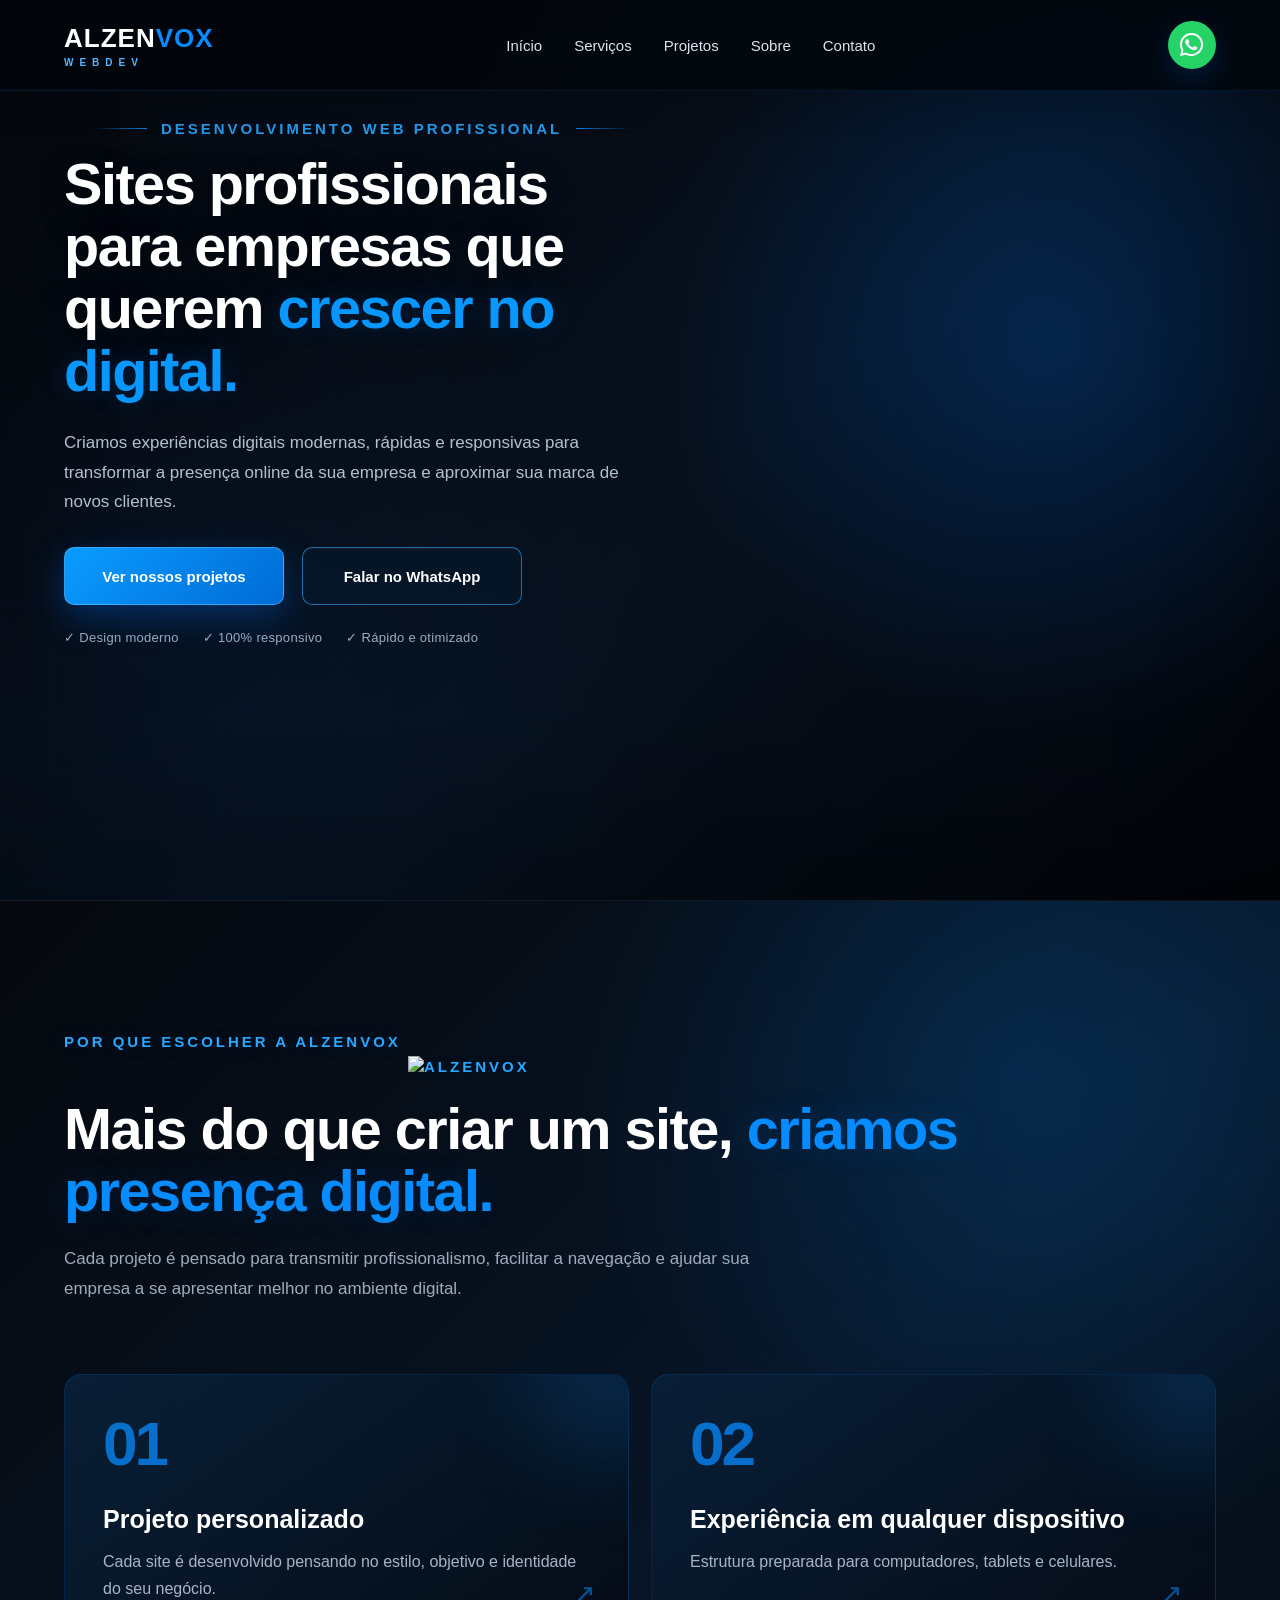
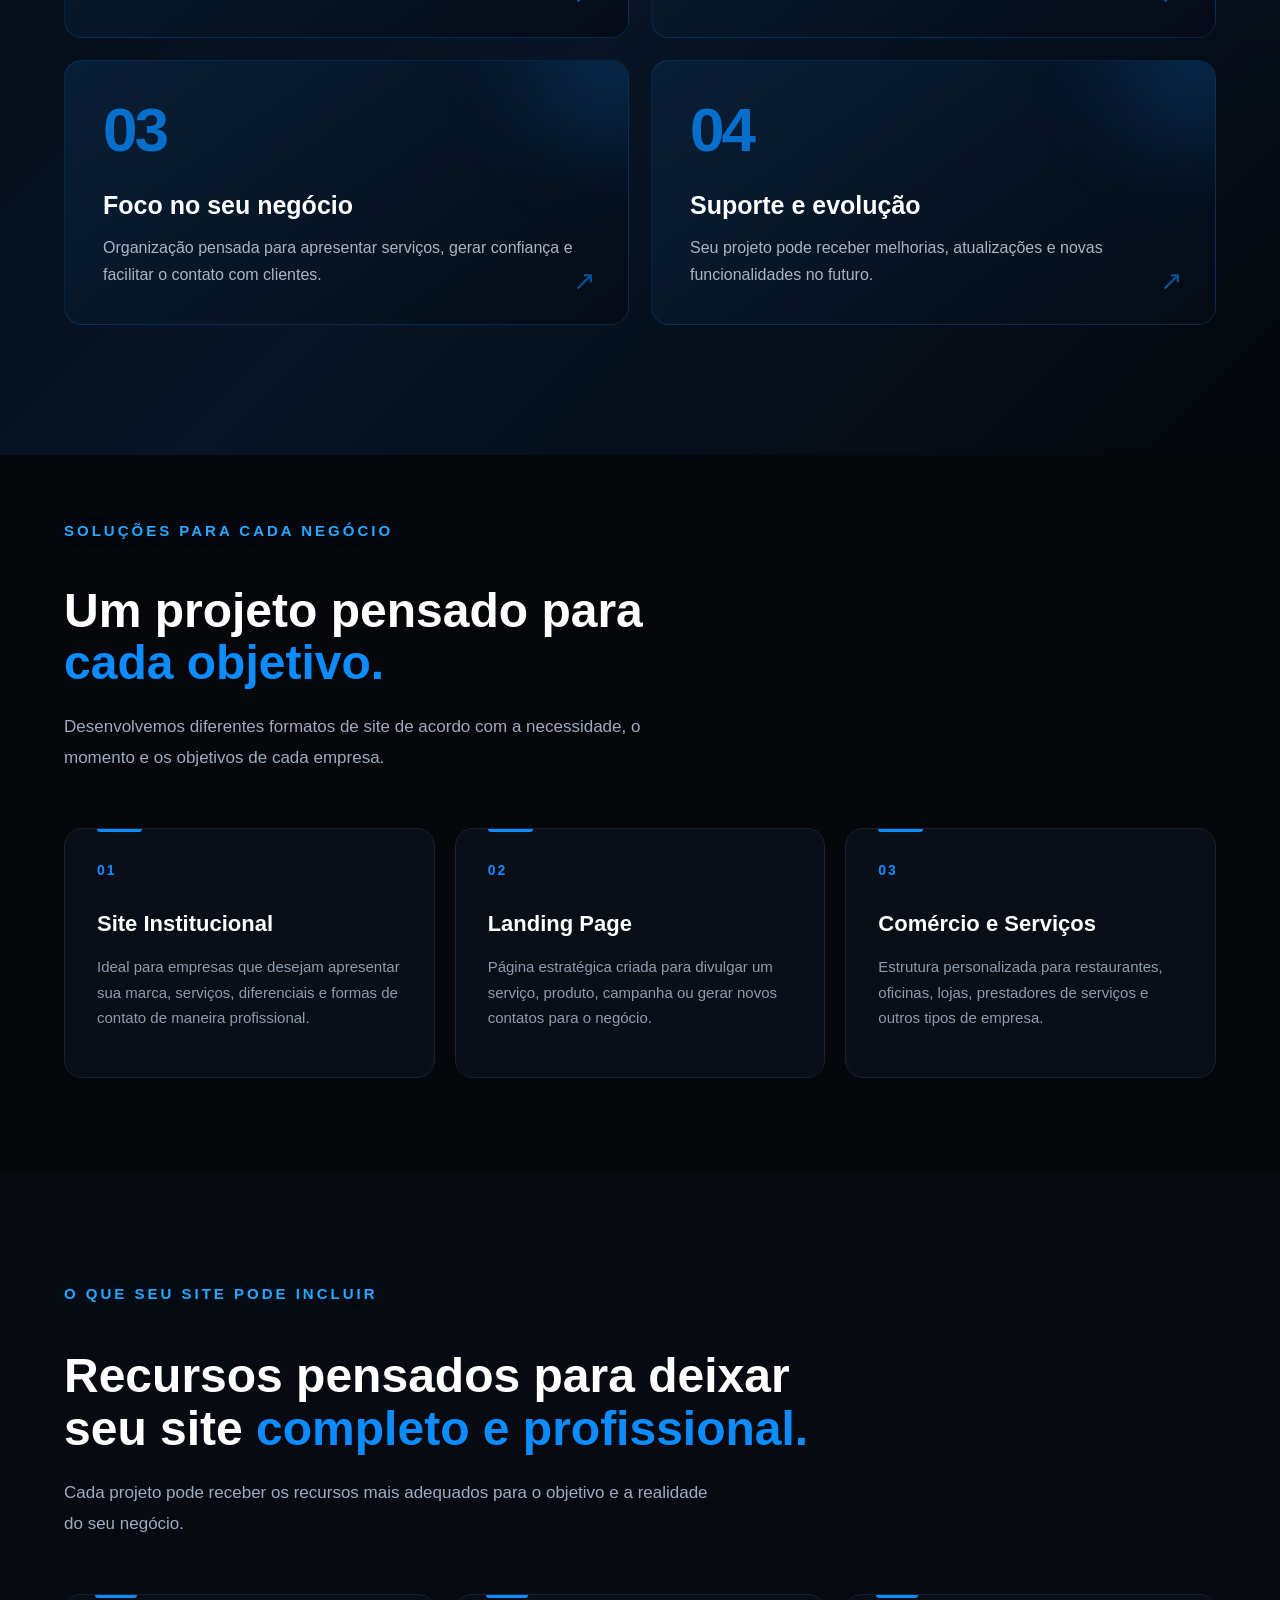
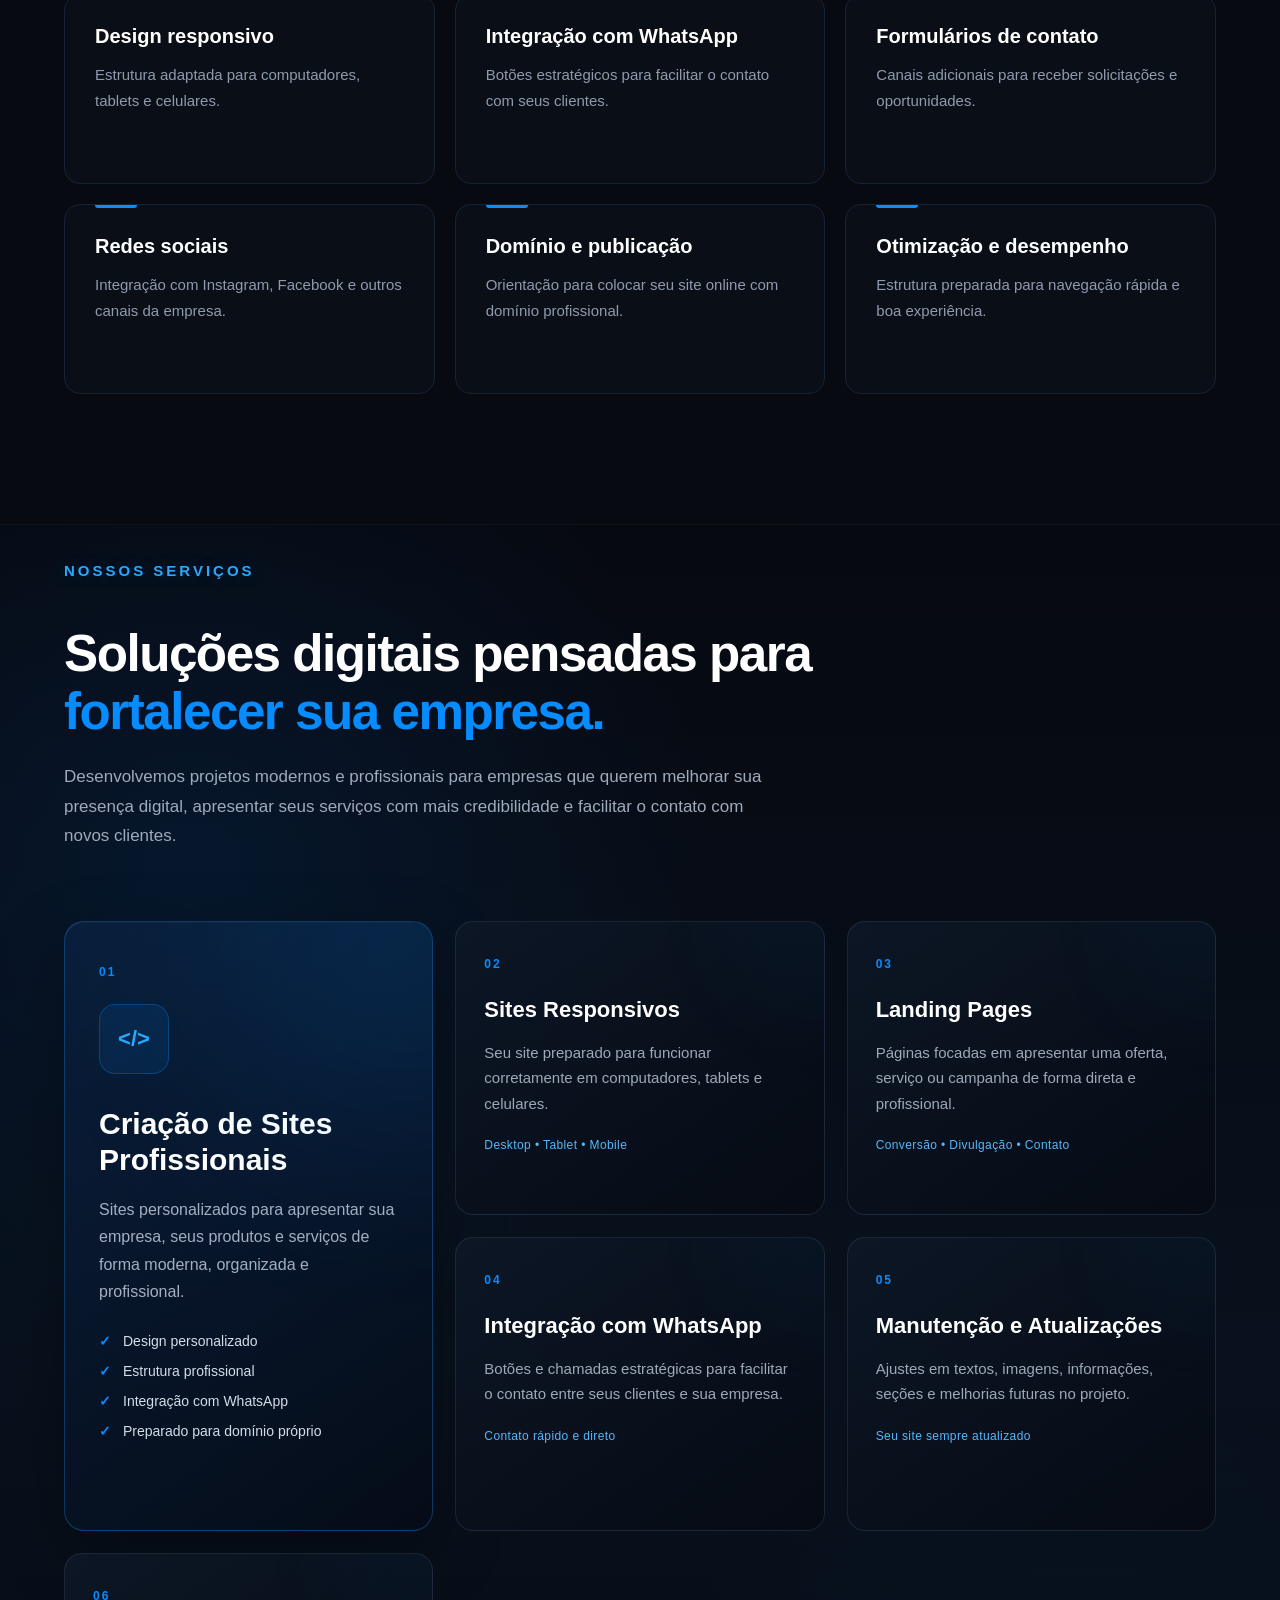
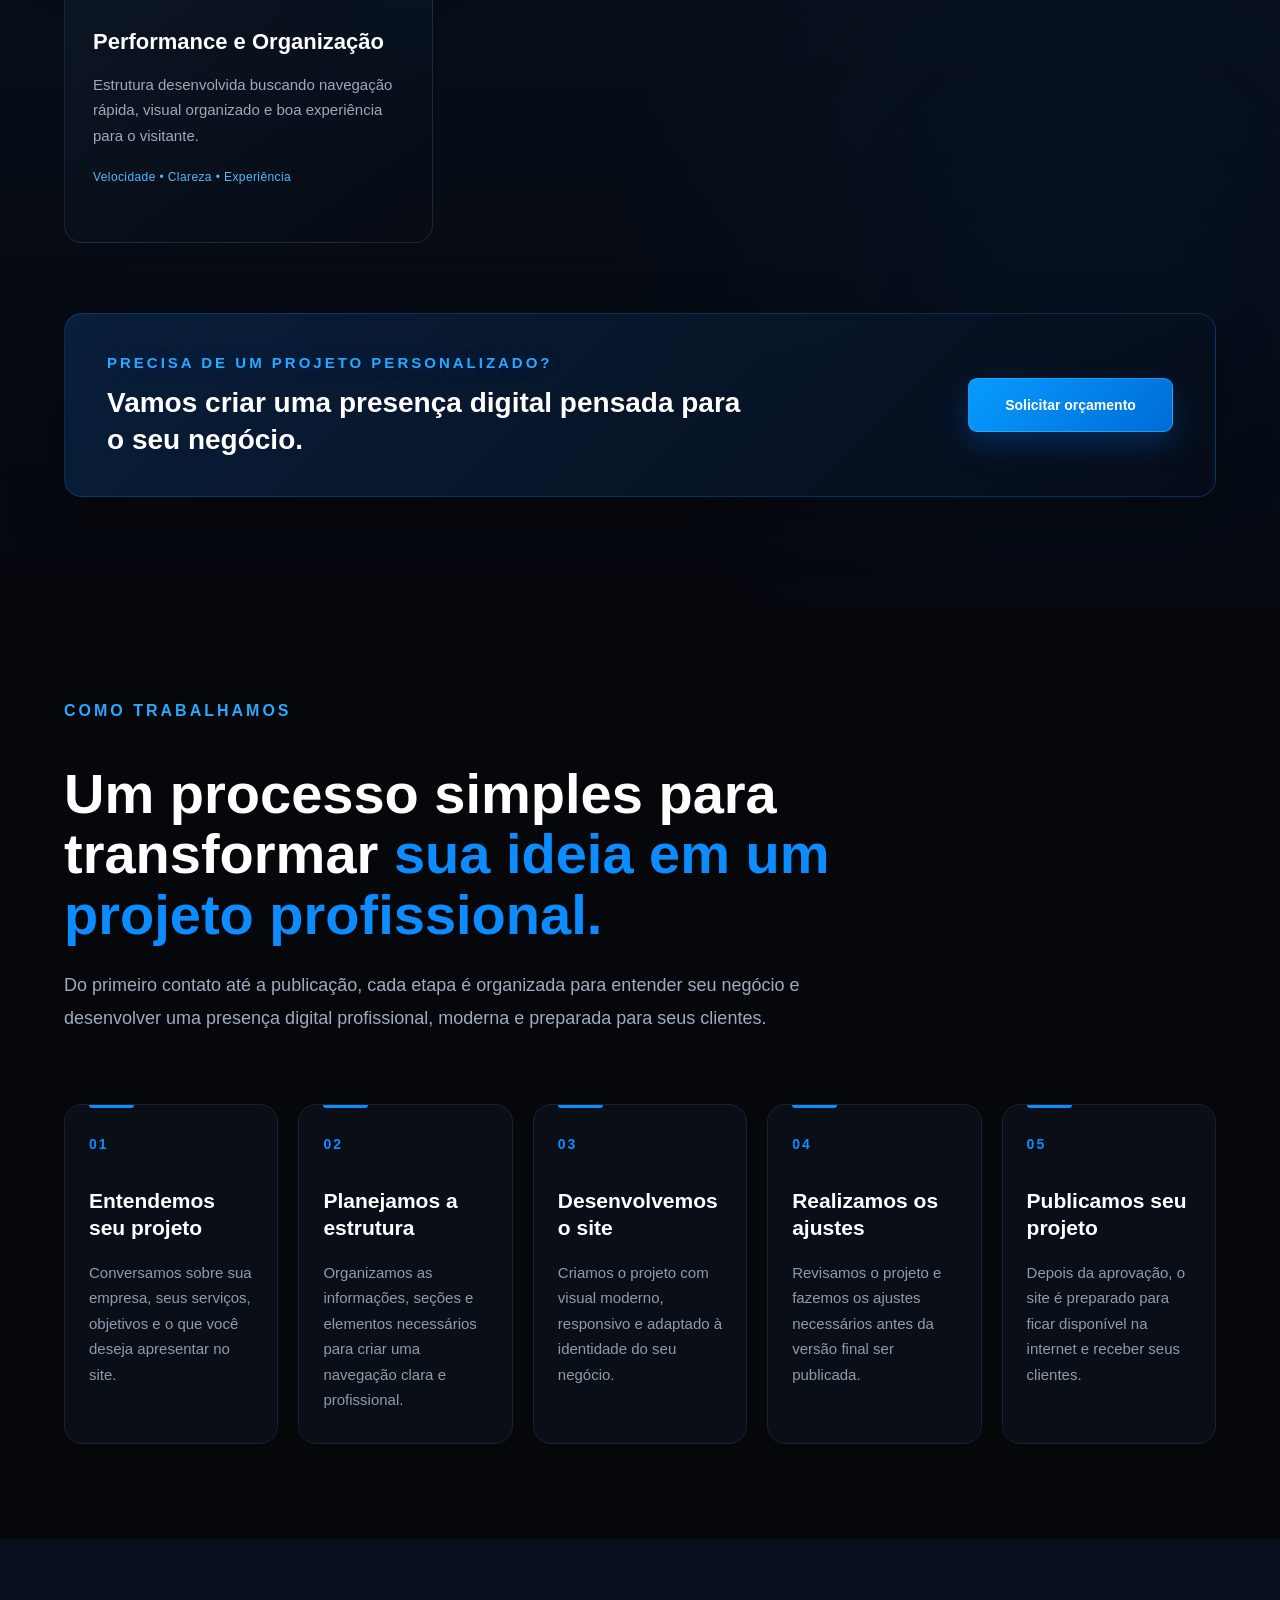
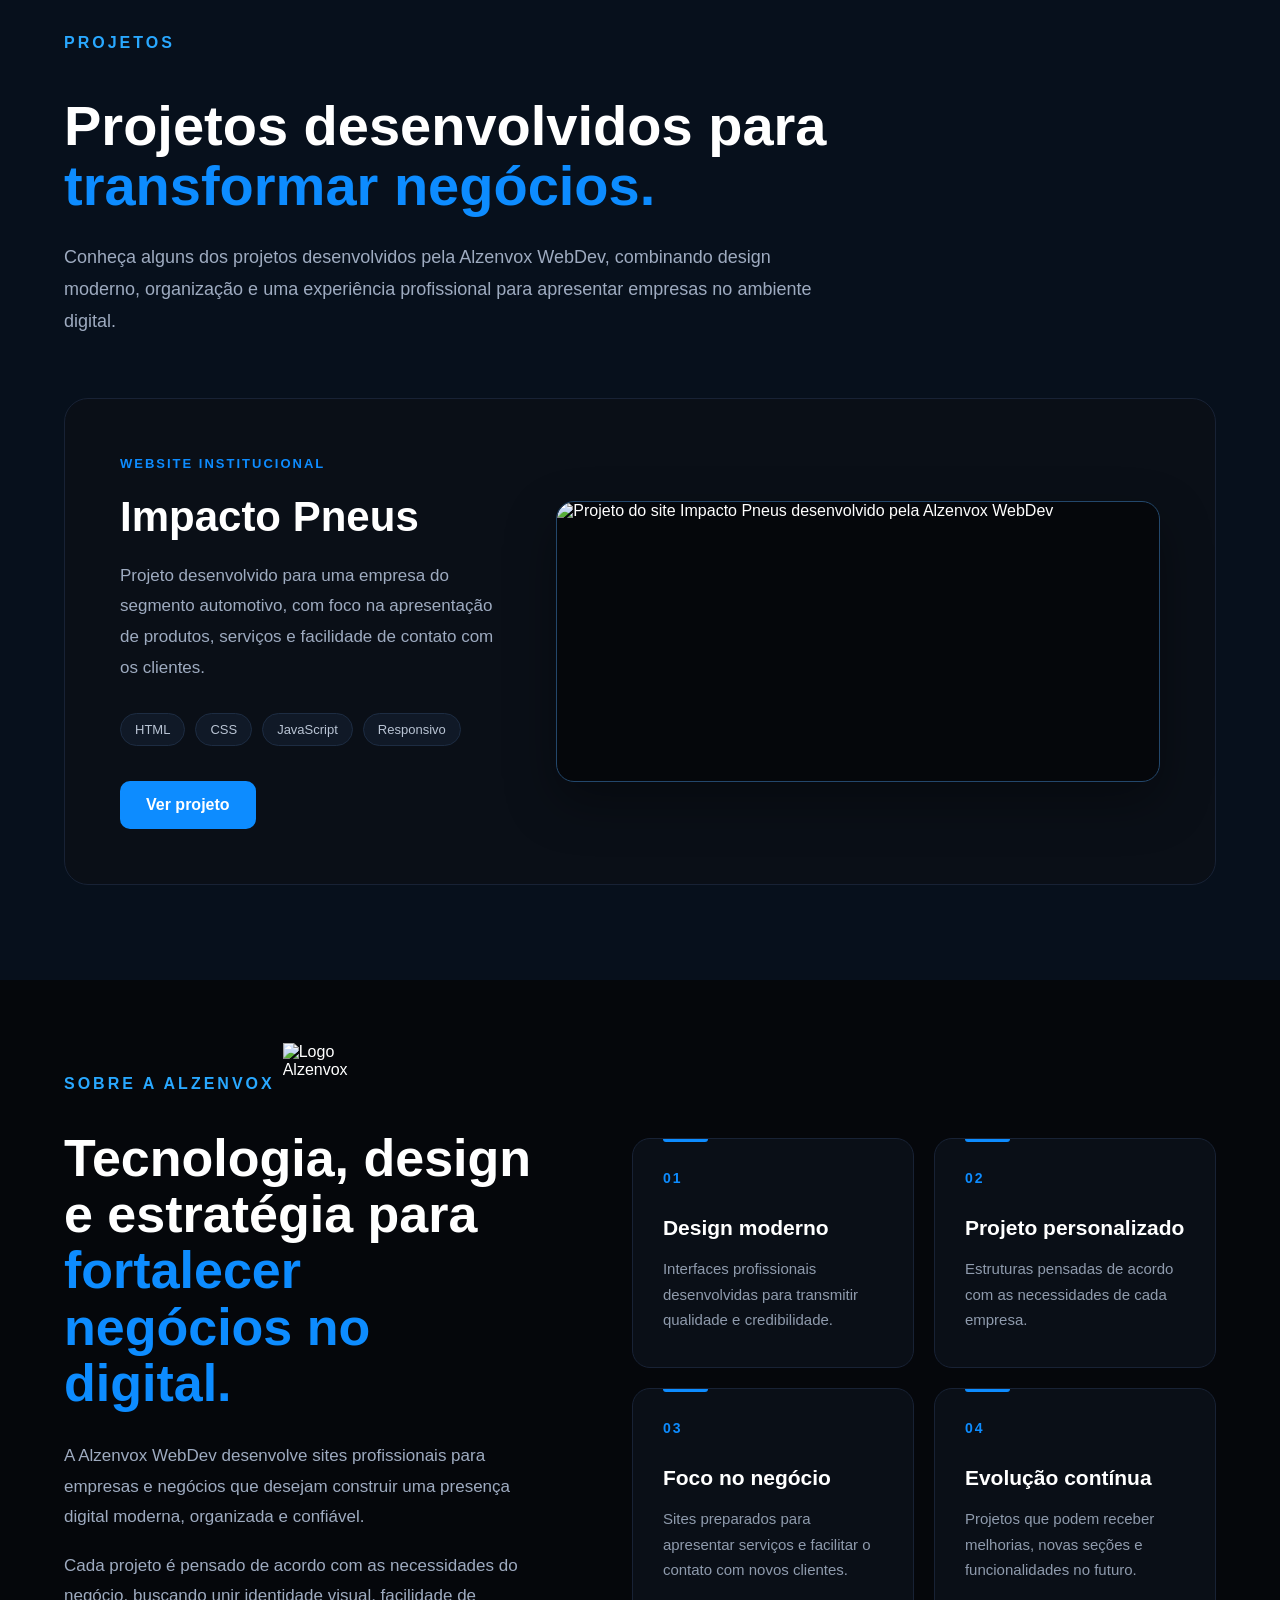
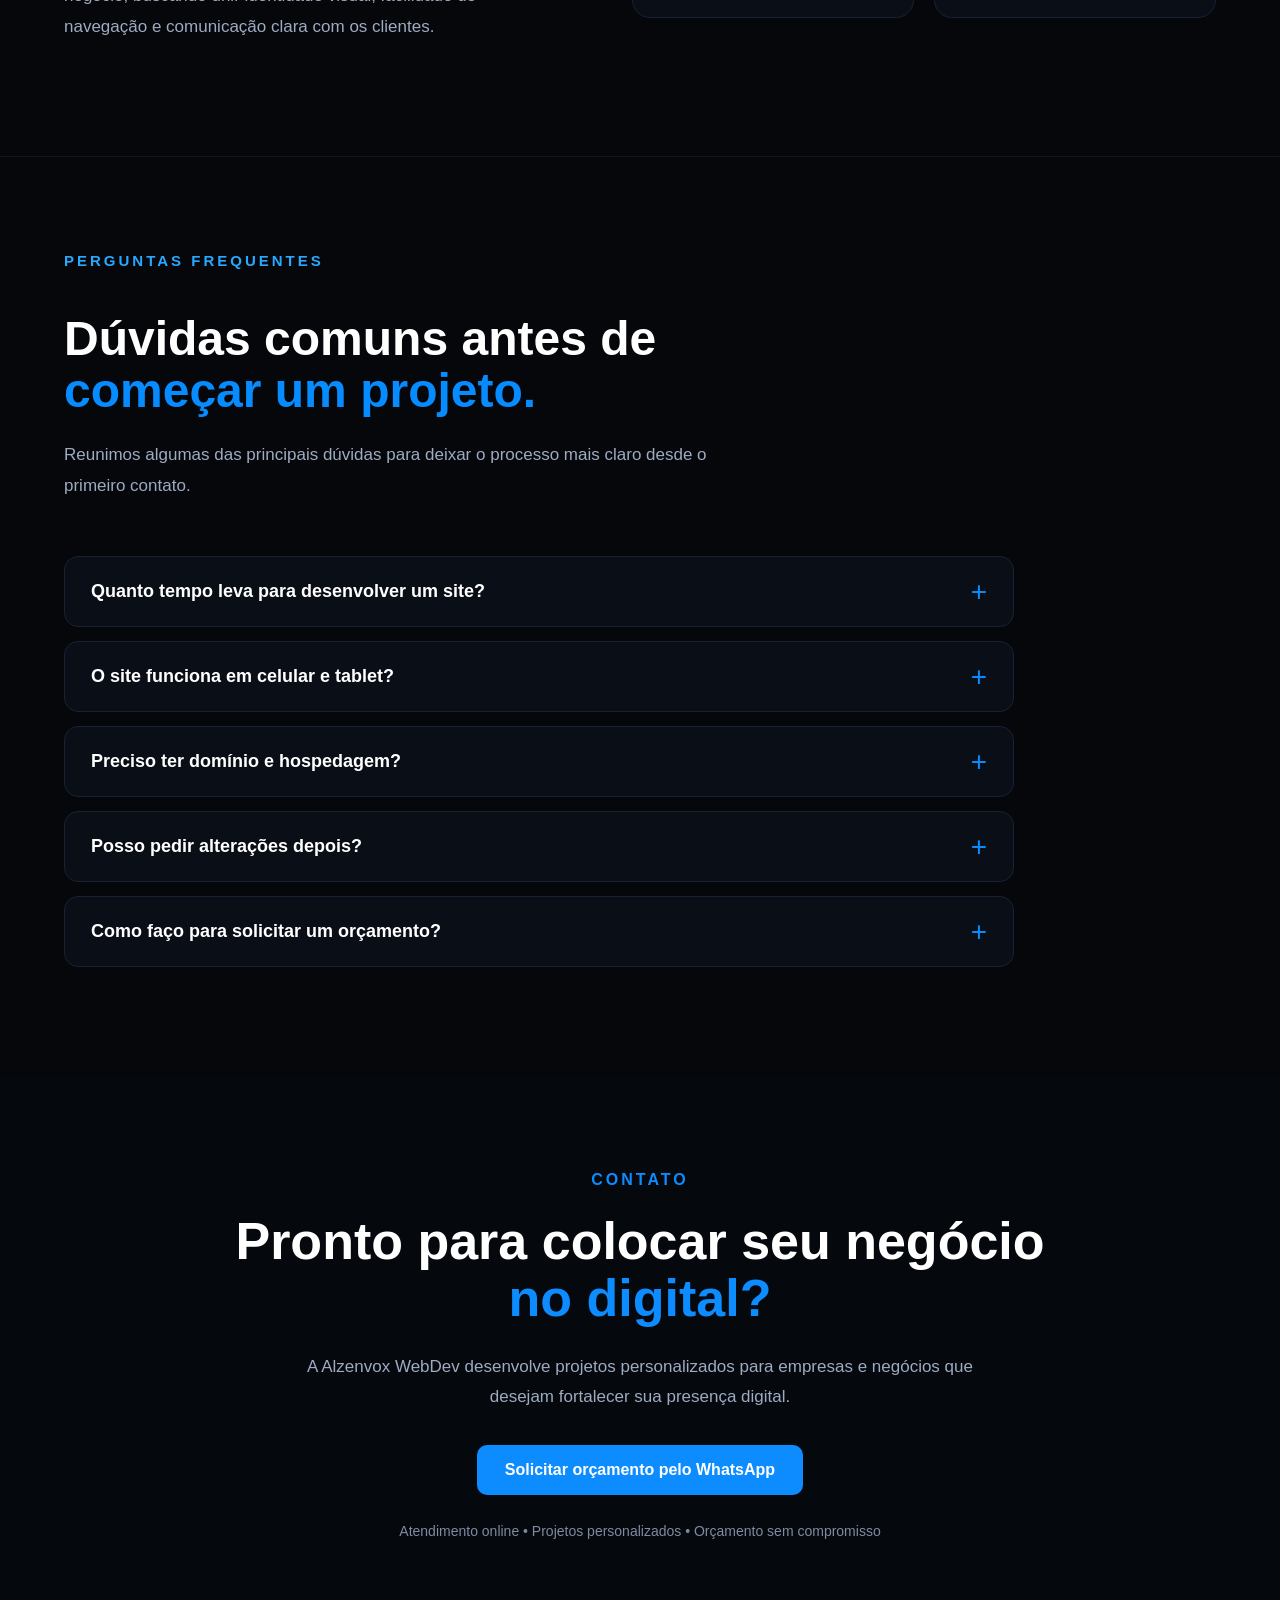
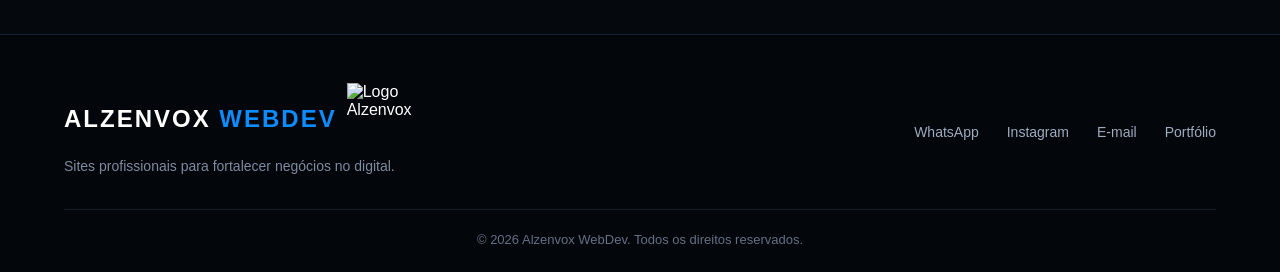
==== index.html @ 3cdc065d "Add files via upload" ====
<!DOCTYPE html>
<html lang="pt-BR">

<head>
    <meta charset="UTF-8">
    <meta name="viewport" content="width=device-width, initial-scale=1.0">

    <title>Alzenvox WebDev | Criação de Sites Profissionais</title>

    <meta name="description"
        content="Criação de sites profissionais, modernos e responsivos para empresas e negócios. Conheça a Alzenvox WebDev.">
    <meta name="robots" content="index, follow">
    <meta name="theme-color" content="#05070d">

    <meta property="og:locale" content="pt_BR">
    <meta property="og:type" content="website">
    <meta property="og:title" content="Alzenvox WebDev | Criação de Sites Profissionais">
    <meta property="og:description" content="Sites profissionais, modernos e responsivos para empresas e negócios.">

    <link rel="icon" type="image/png" href="imagens/favicon.png">
    <link rel="stylesheet" href="style.css">
    <link rel="stylesheet" href="https://cdnjs.cloudflare.com/ajax/libs/font-awesome/6.5.2/css/all.min.css">
</head>

<body>

    <header class="cabecalho">
        <div class="container">

   <a href="#inicio" class="logo">
    <span class="logo-nome">ALZEN<span>VOX</span></span>
    <small>WEBDEV</small>
</a>

            <nav class="menu" id="menu-principal" aria-label="Navegação principal">
                <a href="#inicio">Início</a>
                <a href="#servicos">Serviços</a>
                <a href="#projetos">Projetos</a>
                <a href="#sobre">Sobre</a>
                <a href="#contato">Contato</a>
            </nav>
            <button class="menu-mobile" type="button" aria-label="Abrir menu" aria-controls="menu-principal" aria-expanded="false">
    ☰
</button>

            <a href="https://wa.me/5511914344335"
   class="botao-orcamento whatsapp-topo"
   target="_blank"
   aria-label="Falar no WhatsApp" rel="noopener noreferrer">
    <i class="fa-brands fa-whatsapp"></i>
</a>

        </div>
    </header>


    <main>

        <section class="inicio" id="inicio">

            <div class="container">

                <div class="conteudo-inicio">

                    <span class="destaque-pequeno">
                        DESENVOLVIMENTO WEB PROFISSIONAL
                    </span>

                    <h1>
                        Sites profissionais para empresas que querem
                        <span>crescer no digital.</span>
                    </h1>

                    <p>
                        Criamos experiências digitais modernas, rápidas e
                        responsivas para transformar a presença online da sua
                        empresa e aproximar sua marca de novos clientes.
                    </p>

                    <div class="botoes-inicio">

                        <a href="#projetos" class="botao-principal">
                            Ver nossos projetos
                        </a>

                        <a href="https://wa.me/5511914344335"
                           class="botao-secundario"
                           target="_blank" rel="noopener noreferrer">
                            Falar no WhatsApp
                        </a>

                    </div>
                    <div class="sinais-confianca">
    <span>✓ Design moderno</span>
    <span>✓ 100% responsivo</span>
    <span>✓ Rápido e otimizado</span>
</div>

                </div>

                
            </div>

        </section>
        <section class="diferenciais" id="diferenciais">

    <div class="container">

        <div class="cabecalho-diferenciais">

          <span class="etiqueta-secao etiqueta-com-logo">
    POR QUE ESCOLHER A ALZENVOX
    <img src="imagens/logo-alzenvox.png" alt="Alzenvox" loading="lazy" decoding="async">
</span>

            <h2>
                Mais do que criar um site,
                <span>criamos presença digital.</span>
            </h2>

            <p>
                Cada projeto é pensado para transmitir profissionalismo,
                facilitar a navegação e ajudar sua empresa a se apresentar
                melhor no ambiente digital.
            </p>

        </div>


        <div class="lista-diferenciais">

            <div class="item-diferencial">
                <span class="numero-diferencial">01</span>

                <div class="conteudo-diferencial">
                    <h3>Projeto personalizado</h3>

                    <p>
                        Cada site é desenvolvido pensando no estilo,
                        objetivo e identidade do seu negócio.
                    </p>
                </div>
            </div>


            <div class="item-diferencial">
                <span class="numero-diferencial">02</span>

                <div class="conteudo-diferencial">
                    <h3>Experiência em qualquer dispositivo</h3>

                    <p>
                        Estrutura preparada para computadores,
                        tablets e celulares.
                    </p>
                </div>
            </div>


            <div class="item-diferencial">
                <span class="numero-diferencial">03</span>

                <div class="conteudo-diferencial">
                    <h3>Foco no seu negócio</h3>

                    <p>
                        Organização pensada para apresentar serviços,
                        gerar confiança e facilitar o contato com clientes.
                    </p>
                </div>
            </div>


            <div class="item-diferencial">
                <span class="numero-diferencial">04</span>

                <div class="conteudo-diferencial">
                    <h3>Suporte e evolução</h3>

                    <p>
                        Seu projeto pode receber melhorias,
                        atualizações e novas funcionalidades no futuro.
                    </p>
                </div>
            </div>

        </div>

    </div>

</section>
<section class="solucoes-negocio" id="solucoes-negocio">

    <div class="container">

        <div class="cabecalho-solucoes">

            <span class="etiqueta-secao">
                SOLUÇÕES PARA CADA NEGÓCIO
            </span>

            <h2>
                Um projeto pensado para
                <span>cada objetivo.</span>
            </h2>

            <p>
                Desenvolvemos diferentes formatos de site de acordo com
                a necessidade, o momento e os objetivos de cada empresa.
            </p>

        </div>

        <div class="lista-solucoes">

            <div class="solucao-card">
                <span class="numero-solucao">01</span>

                <h3>Site Institucional</h3>

                <p>
                    Ideal para empresas que desejam apresentar sua marca,
                    serviços, diferenciais e formas de contato de maneira
                    profissional.
                </p>
            </div>

            <div class="solucao-card">
                <span class="numero-solucao">02</span>

                <h3>Landing Page</h3>

                <p>
                    Página estratégica criada para divulgar um serviço,
                    produto, campanha ou gerar novos contatos para o negócio.
                </p>
            </div>

            <div class="solucao-card">
                <span class="numero-solucao">03</span>

                <h3>Comércio e Serviços</h3>

                <p>
                    Estrutura personalizada para restaurantes, oficinas,
                    lojas, prestadores de serviços e outros tipos de empresa.
                </p>
            </div>

        </div>

    </div>

</section>
<section class="inclui-site" id="inclui-site">

    <div class="container">

        <div class="cabecalho-inclui">

           <span class="etiqueta-secao">
                O QUE SEU SITE PODE INCLUIR
            
            </span>

            <h2>
                Recursos pensados para deixar seu site
                <span>completo e profissional.</span>
            </h2>

            <p>
                Cada projeto pode receber os recursos mais adequados
                para o objetivo e a realidade do seu negócio.
            </p>

        </div>

        <div class="lista-inclui">

            <div class="item-inclui">
                <h3>Design responsivo</h3>
                <p>
                    Estrutura adaptada para computadores, tablets e celulares.
                </p>
            </div>

            <div class="item-inclui">
                <h3>Integração com WhatsApp</h3>
                <p>
                    Botões estratégicos para facilitar o contato com seus clientes.
                </p>
            </div>

            <div class="item-inclui">
                <h3>Formulários de contato</h3>
                <p>
                    Canais adicionais para receber solicitações e oportunidades.
                </p>
            </div>

            <div class="item-inclui">
                <h3>Redes sociais</h3>
                <p>
                    Integração com Instagram, Facebook e outros canais da empresa.
                </p>
            </div>

            <div class="item-inclui">
                <h3>Domínio e publicação</h3>
                <p>
                    Orientação para colocar seu site online com domínio profissional.
                </p>
            </div>

            <div class="item-inclui">
                <h3>Otimização e desempenho</h3>
                <p>
                    Estrutura preparada para navegação rápida e boa experiência.
                </p>
            </div>

        </div>

    </div>

</section>
<section class="servicos" id="servicos">

    <div class="container">

        <div class="cabecalho-servicos">
            <span class="etiqueta-secao">NOSSOS SERVIÇOS</span>

            <h2>
                Soluções digitais pensadas para
                <span>fortalecer sua empresa.</span>
            </h2>

            <p>
                Desenvolvemos projetos modernos e profissionais para empresas
                que querem melhorar sua presença digital, apresentar seus
                serviços com mais credibilidade e facilitar o contato com novos clientes.
            </p>
        </div>


        <div class="grade-servicos">

            <article class="servico-destaque">
                <span class="numero-servico">01</span>

                <div class="icone-servico-grande">
                    &lt;/&gt;
                </div>

                <h3>Criação de Sites Profissionais</h3>

                <p>
                    Sites personalizados para apresentar sua empresa,
                    seus produtos e serviços de forma moderna,
                    organizada e profissional.
                </p>

                <ul>
                    <li>Design personalizado</li>
                    <li>Estrutura profissional</li>
                    <li>Integração com WhatsApp</li>
                    <li>Preparado para domínio próprio</li>
                </ul>
            </article>


            <article class="card-servico-novo">
                <span class="numero-servico">02</span>

                <h3>Sites Responsivos</h3>

                <p>
                    Seu site preparado para funcionar corretamente
                    em computadores, tablets e celulares.
                </p>

                <span class="detalhe-card">Desktop • Tablet • Mobile</span>
            </article>


            <article class="card-servico-novo">
                <span class="numero-servico">03</span>

                <h3>Landing Pages</h3>

                <p>
                    Páginas focadas em apresentar uma oferta,
                    serviço ou campanha de forma direta e profissional.
                </p>

                <span class="detalhe-card">Conversão • Divulgação • Contato</span>
            </article>


            <article class="card-servico-novo">
                <span class="numero-servico">04</span>

                <h3>Integração com WhatsApp</h3>

                <p>
                    Botões e chamadas estratégicas para facilitar
                    o contato entre seus clientes e sua empresa.
                </p>

                <span class="detalhe-card">Contato rápido e direto</span>
            </article>


            <article class="card-servico-novo">
                <span class="numero-servico">05</span>

                <h3>Manutenção e Atualizações</h3>

                <p>
                    Ajustes em textos, imagens, informações,
                    seções e melhorias futuras no projeto.
                </p>

                <span class="detalhe-card">Seu site sempre atualizado</span>
            </article>


            <article class="card-servico-novo">
                <span class="numero-servico">06</span>

                <h3>Performance e Organização</h3>

                <p>
                    Estrutura desenvolvida buscando navegação rápida,
                    visual organizado e boa experiência para o visitante.
                </p>

                <span class="detalhe-card">Velocidade • Clareza • Experiência</span>
            </article>

        </div>


        <div class="chamada-servicos">

            <div>
                <span>PRECISA DE UM PROJETO PERSONALIZADO?</span>

                <h3>
                    Vamos criar uma presença digital
                    pensada para o seu negócio.
                </h3>
            </div>

            <a href="https://wa.me/5511914344335"
   class="botao-servicos"
   target="_blank" rel="noopener noreferrer">
    Solicitar orçamento
</a>

        </div>

    </div>

</section>

<section class="como-trabalhamos" id="como-trabalhamos">

    <div class="container">

        <div class="cabecalho-como-trabalhamos">

            <span class="etiqueta-secao">
                COMO TRABALHAMOS
            </span>

            <h2>
                Um processo simples para transformar
                <span>sua ideia em um projeto profissional.</span>
            </h2>

            <p>
                Do primeiro contato até a publicação, cada etapa é organizada
                para entender seu negócio e desenvolver uma presença digital
                profissional, moderna e preparada para seus clientes.
            </p>

        </div>


        <div class="etapas-trabalho">

            <div class="etapa-trabalho">
                <span class="numero-etapa">01</span>

                <h3>Entendemos seu projeto</h3>

                <p>
                    Conversamos sobre sua empresa, seus serviços,
                    objetivos e o que você deseja apresentar no site.
                </p>
            </div>


            <div class="etapa-trabalho">
                <span class="numero-etapa">02</span>

                <h3>Planejamos a estrutura</h3>

                <p>
                    Organizamos as informações, seções e elementos
                    necessários para criar uma navegação clara e profissional.
                </p>
            </div>


            <div class="etapa-trabalho">
                <span class="numero-etapa">03</span>

                <h3>Desenvolvemos o site</h3>

                <p>
                    Criamos o projeto com visual moderno,
                    responsivo e adaptado à identidade do seu negócio.
                </p>
            </div>


            <div class="etapa-trabalho">
                <span class="numero-etapa">04</span>

                <h3>Realizamos os ajustes</h3>

                <p>
                    Revisamos o projeto e fazemos os ajustes necessários
                    antes da versão final ser publicada.
                </p>
            </div>


            <div class="etapa-trabalho">
                <span class="numero-etapa">05</span>

                <h3>Publicamos seu projeto</h3>

                <p>
                    Depois da aprovação, o site é preparado
                    para ficar disponível na internet e receber seus clientes.
                </p>
            </div>

        </div>

    </div>

</section>
<section class="projetos" id="projetos">

    <div class="container">

        <div class="cabecalho-projetos">

            <span class="etiqueta-secao">
                PROJETOS
            </span>

            <h2>
                Projetos desenvolvidos para
                <span>transformar negócios.</span>
            </h2>

            <p>
                Conheça alguns dos projetos desenvolvidos pela Alzenvox WebDev,
                combinando design moderno, organização e uma experiência
                profissional para apresentar empresas no ambiente digital.
            </p>

        </div>


        <div class="projeto-destaque">

            <div class="conteudo-projeto">

                <span class="tipo-projeto">
                    WEBSITE INSTITUCIONAL
                </span>

                <h3>Impacto Pneus</h3>

                <p>
                    Projeto desenvolvido para uma empresa do segmento automotivo,
                    com foco na apresentação de produtos, serviços e facilidade
                    de contato com os clientes.
                </p>

                <div class="tecnologias-projeto">
                    <span>HTML</span>
                    <span>CSS</span>
                    <span>JavaScript</span>
                    <span>Responsivo</span>
                </div>

                <a
    href="https://alzenvoxwebdev.github.io/impacto-pneus/"
    target="_blank"
    rel="noopener noreferrer"
    class="botao-projeto"
>
    Ver projeto
</a>

            </div>


            <div class="visual-projeto">

    <div class="mockup-projeto">
        <img
            src="imagens/projeto-impacto-pneus.png"
            alt="Projeto do site Impacto Pneus desenvolvido pela Alzenvox WebDev"
            loading="lazy"
            decoding="async"
        >
    </div>

</div>

        </div>

    </div>

</section>
<section class="sobre" id="sobre">

    <div class="container">

        <div class="sobre-grid">

            <div class="sobre-conteudo">

                <div class="titulo-sobre-logo">
    <span class="etiqueta-secao">
        SOBRE A ALZENVOX
    </span>

    <img
        src="imagens/logo-alzenvox.png"
        alt="Logo Alzenvox"
        loading="lazy"
        decoding="async"
    >
</div>
                <h2>
                    Tecnologia, design e estratégia para
                    <span>fortalecer negócios no digital.</span>
                </h2>

                <p>
                    A Alzenvox WebDev desenvolve sites profissionais
                    para empresas e negócios que desejam construir
                    uma presença digital moderna, organizada e confiável.
                </p>

                <p>
                    Cada projeto é pensado de acordo com as necessidades
                    do negócio, buscando unir identidade visual,
                    facilidade de navegação e comunicação clara
                    com os clientes.
                </p>

            </div>


            <div class="sobre-destaques">

                <div class="destaque-sobre">
                    <span>01</span>
                    <h3>Design moderno</h3>
                    <p>
                        Interfaces profissionais desenvolvidas para
                        transmitir qualidade e credibilidade.
                    </p>
                </div>

                <div class="destaque-sobre">
                    <span>02</span>
                    <h3>Projeto personalizado</h3>
                    <p>
                        Estruturas pensadas de acordo com as
                        necessidades de cada empresa.
                    </p>
                </div>

                <div class="destaque-sobre">
                    <span>03</span>
                    <h3>Foco no negócio</h3>
                    <p>
                        Sites preparados para apresentar serviços
                        e facilitar o contato com novos clientes.
                    </p>
                </div>

                <div class="destaque-sobre">
                    <span>04</span>
                    <h3>Evolução contínua</h3>
                    <p>
                        Projetos que podem receber melhorias,
                        novas seções e funcionalidades no futuro.
                    </p>
                </div>

            </div>

        </div>

    </div>

</section>
<section class="faq" id="faq">

    <div class="container">

        <div class="cabecalho-faq">

            <span class="etiqueta-secao">
                PERGUNTAS FREQUENTES
            </span>

            <h2>
                Dúvidas comuns antes de
                <span>começar um projeto.</span>
            </h2>

            <p>
                Reunimos algumas das principais dúvidas para deixar
                o processo mais claro desde o primeiro contato.
            </p>

        </div>

        <div class="lista-faq">

            <details class="item-faq">
                <summary>Quanto tempo leva para desenvolver um site?</summary>
                <p>
                    O prazo depende do tamanho e das necessidades do projeto.
                    Após entendermos o que sua empresa precisa, definimos um prazo
                    adequado para o desenvolvimento.
                </p>
            </details>

            <details class="item-faq">
                <summary>O site funciona em celular e tablet?</summary>
                <p>
                    Sim. Os projetos são desenvolvidos com estrutura responsiva,
                    preparada para funcionar em computadores, tablets e celulares.
                </p>
            </details>

            <details class="item-faq">
                <summary>Preciso ter domínio e hospedagem?</summary>
                <p>
                    Caso sua empresa ainda não tenha domínio ou hospedagem,
                    podemos orientar durante o processo para colocar o site online.
                </p>
            </details>

            <details class="item-faq">
                <summary>Posso pedir alterações depois?</summary>
                <p>
                    Sim. O projeto pode receber ajustes, novas seções e melhorias
                    conforme as necessidades da empresa evoluírem.
                </p>
            </details>

            <details class="item-faq">
                <summary>Como faço para solicitar um orçamento?</summary>
                <p>
                    Basta entrar em contato pelo WhatsApp ou pelos canais disponíveis
                    no site. Conversamos sobre o projeto e avaliamos a melhor solução
                    para o seu negócio.
                </p>
            </details>

        </div>

    </div>

</section>
<section class="contato" id="contato">

    <div class="container">

        <div class="contato-conteudo">

            <span class="etiqueta-secao">
                CONTATO
            </span>

            <h2>
                Pronto para colocar seu negócio
                <span>no digital?</span>
            </h2>

            <p>
                A Alzenvox WebDev desenvolve projetos personalizados
                para empresas e negócios que desejam fortalecer sua
                presença digital.
            </p>

            <a href="https://wa.me/5511914344335?text=Ol%C3%A1%21%20Vim%20pelo%20site%20da%20Alzenvox%20WebDev%20e%20gostaria%20de%20solicitar%20um%20or%C3%A7amento."
   class="botao-contato"
   target="_blank" rel="noopener noreferrer">
    Solicitar orçamento pelo WhatsApp
</a>

            <div class="contato-info">
                Atendimento online • Projetos personalizados • Orçamento sem compromisso
            </div>

        </div>

    </div>

</section>
<footer class="rodape">

    <div class="container">

        <div class="rodape-conteudo">

            <div class="rodape-marca">

                <div class="marca-rodape-titulo">
                    <h3>ALZENVOX <span>WEBDEV</span></h3>

                    <img src="imagens/logo-alzenvox.png"
                         alt="Logo Alzenvox"
                         loading="lazy"
                         decoding="async">
                </div>

                <p>
                    Sites profissionais para fortalecer negócios no digital.
                </p>

            </div>

            <div class="rodape-links">
    <a href="https://wa.me/5511914344335" target="_blank" rel="noopener noreferrer">WhatsApp</a>

    <a href="https://www.instagram.com/alzenvoxwebdev/" target="_blank" rel="noopener noreferrer">Instagram</a>

    <a href="https://mail.google.com/mail/?view=cm&fs=1&to=Alzenvoxwebdev@gmail.com"
   target="_blank" rel="noopener noreferrer">
    E-mail
</a>

    <a href="#projetos">Portfólio</a>
</div>

        </div>

        <div class="rodape-final">
            <p>© 2026 Alzenvox WebDev. Todos os direitos reservados.</p>
        </div>

    </div>

</footer>
    </main>


    <script src="script.js"></script>

</body>

</html>
---- style.css ----
/* =========================
   CONFIGURAÇÕES GERAIS
========================= */

* {
    margin: 0;
    padding: 0;
    box-sizing: border-box;
}

html {
    scroll-behavior: smooth;
}

body {
    font-family: Arial, Helvetica, sans-serif;
    background: #05070d;
    color: #ffffff;
    overflow-x: hidden;
}

a {
    text-decoration: none;
}

.container {
    width: 90%;
    max-width: 1200px;
    margin: 0 auto;
}


/* =========================
   CABEÇALHO
========================= */

.cabecalho {
    width: 100%;
    position: fixed;
    top: 0;
    left: 0;
    z-index: 1000;
}

.cabecalho .container {
    min-height: 90px;

    display: flex;
    align-items: center;
    justify-content: space-between;

    gap: 30px;
}


/* =========================
   LOGO DO CABEÇALHO
========================= */

.logo {
    display: flex;
    flex-direction: column;
    justify-content: center;
    text-decoration: none;
}

.logo-nome {
    color: #ffffff;
    font-size: 26px;
    font-weight: 800;
    letter-spacing: 1px;
}

.logo-nome span {
    color: #078cff;
}

.logo small {
    color: #54b7ff;
    font-size: 10px;
    font-weight: 700;
    letter-spacing: 6px;
    margin-top: 3px;
}


/* =========================
   MENU
========================= */

.menu {
    display: flex;
    align-items: center;
    gap: 32px;
}

.menu a {
    color: #dce4ef;
    font-size: 15px;
    position: relative;
}

.menu a::after {
    content: "";

    position: absolute;

    left: 0;
    bottom: -8px;

    width: 0;
    height: 2px;

    background: #078cff;

    transition: 0.3s;
}

.menu a:hover {

}

.menu a:hover::after {
    width: 100%;
}


/* =========================
   BOTÃO DO CABEÇALHO
========================= */

.botao-orcamento {
    background: linear-gradient(
        135deg,
        #078cff,
        #006ed0
    );

    color: #ffffff;

    padding: 14px 22px;

    border-radius: 8px;

    font-size: 14px;
    font-weight: 700;

    box-shadow: 0 10px 30px rgba(0, 119, 255, 0.20);

    transition: 0.3s;
}

.botao-orcamento:hover {
    transform: translateY(-3px);

    box-shadow: 0 15px 35px rgba(0, 119, 255, 0.35);
}


/* =========================
   BANNER PRINCIPAL
========================= */

.inicio {
    position: relative;
    overflow: hidden;

    min-height: 100vh;

    padding: 100px 0 55px;

    background:
        radial-gradient(
            circle at 82% 38%,
            rgba(0, 119, 255, 0.22),
            transparent 33%
        ),

        radial-gradient(
            circle at 20% 80%,
            rgba(0, 75, 160, 0.08),
            transparent 35%
        ),

        linear-gradient(
            135deg,
            #05070d 0%,
            #06101d 55%,
            #02040a 100%
        );
}


/* =========================
   LOGO GRANDE NO FUNDO
========================= */

.inicio::before {
    content: "";
    position: absolute;

    width: 800px;
    height: 800px;

  right: -20px;
  top: 52%;

    transform: translateY(-50%);

   background-image: url("imagens/logo-alzenvox.png");
    background-repeat: no-repeat;
    background-position: center;
    background-size: contain;

    opacity: 0.20;

    pointer-events: none;
    z-index: 0;
}


/* =========================
   CONTEÚDO DO BANNER
========================= */

.inicio .container {
    min-height: 540px;
    display: grid;
    grid-template-columns: 1.1fr 0.9fr;
    align-items: center;
    gap: 70px;
}


/* =========================
   TEXTO PRINCIPAL
========================= */

.conteudo-inicio {
    max-width: 690px;
}

.destaque-pequeno {
    position: relative;
    top: 18px;
    border: none;
    background: transparent;
    padding: 0;
    opacity: 0.9;
}

.conteudo-inicio h1 {

}

.conteudo-inicio h1 span {

}

.conteudo-inicio p {

}


/* =========================
   BOTÕES PRINCIPAIS
========================= */
.botoes-inicio {
    display: flex;

    flex-wrap: wrap;

    gap: 15px;
}

.botao-principal,
.botao-secundario {
    transition: 0.3s;
}

.botao-principal {
    min-width: 210px;
    min-height: 56px;
    display: inline-flex;
    align-items: center;
    justify-content: center;
    font-size: 15px;
    font-weight: 700;
}

.botao-principal:hover {

}

.botao-secundario {
    min-width: 210px;
    min-height: 56px;
    display: inline-flex;
    align-items: center;
    justify-content: center;
    font-size: 15px;
    font-weight: 700;
}

.botao-secundario:hover {

}

/* =========================
   PAINEL DIGITAL
========================= */

.visual-inicio {
    display: flex;

    align-items: center;
    justify-content: center;
}

.painel-digital {
    width: 100%;

    max-width: 480px;

    min-height: 400px;

    padding: 55px 45px;

    display: flex;

    flex-direction: column;

    justify-content: center;

    border-radius: 24px;

    border: 1px solid rgba(0, 140, 255, 0.30);

    background: linear-gradient(
        145deg,
        rgba(8, 26, 50, 0.90),
        rgba(3, 8, 18, 0.90)
    );

    box-shadow:
        0 30px 80px rgba(0, 0, 0, 0.45),
        0 0 55px rgba(0, 119, 255, 0.10);

    position: relative;

    overflow: hidden;
}

.painel-digital::before {
    content: "";

    position: absolute;

    width: 250px;
    height: 250px;

    top: -90px;
    right: -90px;

    background: #078cff;

    filter: blur(120px);

    opacity: 0.30;
}

.painel-digital::after {
    content: "";

    position: absolute;

    width: 140px;
    height: 2px;

    top: 35px;
    left: 45px;

    background: linear-gradient(
        90deg,
        #078cff,
        transparent
    );
}

.painel-digital span {
    color: #078cff;

    font-size: 12px;

    font-weight: 700;

    letter-spacing: 3px;

    margin-bottom: 28px;

    position: relative;
}

.painel-digital h2 {
    font-size: 39px;

    line-height: 1.2;

    margin-bottom: 22px;

    position: relative;
}

.painel-digital p {
    color: #9da9bb;

    font-size: 16px;

    line-height: 1.7;

    position: relative;
}


/* =========================
   SERVIÇOS
========================= */

.servicos {
    scroll-margin-top: 90px;
}

.titulo-secao {
    max-width: 760px;

    margin-bottom: 60px;
}

.titulo-secao span {
    color: #078cff;

    font-size: 12px;

    font-weight: 700;

    letter-spacing: 3px;
}

.titulo-secao h2 {
    font-size: 46px;

    line-height: 1.15;

    margin: 16px 0 20px;
}

.titulo-secao p {
    color: #9ca8ba;

    font-size: 17px;

    line-height: 1.7;
}


/* =========================
   CARDS DE SERVIÇOS
========================= */

.cards-servicos {
    display: grid;

    grid-template-columns: repeat(4, 1fr);

    gap: 20px;
}

.card-servico {
    min-height: 290px;

    padding: 32px 27px;

    background: linear-gradient(
        145deg,
        rgba(14, 23, 38, 0.97),
        rgba(7, 11, 19, 0.97)
    );

    border: 1px solid #1d293a;

    border-radius: 17px;

    position: relative;

    overflow: hidden;

    transition: 0.35s;
}

.card-servico::before {
    content: "";

    position: absolute;

    width: 120px;
    height: 120px;

    top: -60px;
    right: -60px;

    background: #078cff;

    filter: blur(70px);

    opacity: 0.10;

    transition: 0.35s;
}

.card-servico:hover {
    transform: translateY(-8px);

    border-color: #078cff;

    box-shadow:
        0 20px 45px rgba(0, 0, 0, 0.35),
        0 0 30px rgba(7, 140, 255, 0.10);
}

.card-servico:hover::before {
    opacity: 0.22;
}

.icone-servico {
    width: 50px;
    height: 50px;

    display: flex;

    align-items: center;
    justify-content: center;

    margin-bottom: 28px;

    border-radius: 11px;

    background: rgba(7, 140, 255, 0.10);

    border: 1px solid rgba(7, 140, 255, 0.30);

    color: #078cff;

    font-size: 14px;

    font-weight: 700;
}

.card-servico h3 {
    font-size: 21px;

    margin-bottom: 15px;
}

.card-servico p {
    color: #98a4b5;

    font-size: 15px;

    line-height: 1.7;
}


/* =========================
   TABLET
========================= */

@media (max-width: 1050px) {

    .menu {
        gap: 20px;
    }

    .cards-servicos {
        grid-template-columns: repeat(2, 1fr);
    }

    .inicio::before {
        width: 800px;
        height: 800px;
    }
}


/* =========================
   CELULAR
========================= */

@media (max-width: 850px) {

    .cabecalho .container {
        min-height: 80px;
    }

    .logo-nome {
        font-size: 23px;
    }

    .logo small {
        font-size: 9px;
        letter-spacing: 5px;
    }

    .menu {
        display: none;
    }

    .botao-orcamento {
        display: none;
    }

    .inicio {
        padding: 135px 0 80px;
    }

    .inicio .container {
        grid-template-columns: 1fr;

        gap: 50px;
    }

    .inicio::before {
        width: 700px;
        height: 700px;

        left: 50%;
        top: 40%;

        opacity: 0.22;
    }

    .conteudo-inicio {
        max-width: 100%;
    }

    .conteudo-inicio h1 {
        font-size: 46px;
    }

    .visual-inicio {
        width: 100%;
    }

    .painel-digital {
        max-width: 100%;
    }
}


/* =========================
   CELULAR PEQUENO
========================= */

@media (max-width: 600px) {

    .container {
        width: 92%;
    }

    .inicio {
        padding-top: 125px;
    }

    .inicio::before {
        width: 580px;
        height: 580px;

        top: 32%;

        opacity: 0.18;
    }

    .conteudo-inicio h1 {
        font-size: 39px;
    }

    .conteudo-inicio p {
        font-size: 16px;
    }

    .botoes-inicio {
        flex-direction: column;
    }

    .botao-principal,
    .botao-secundario {
        width: 100%;

        text-align: center;
    }

    .painel-digital {
        min-height: 330px;

        padding: 38px 28px;
    }

    .painel-digital h2 {
        font-size: 31px;
    }

    .servicos {
        padding: 80px 0;
    }

    .titulo-secao h2 {
        font-size: 35px;
    }

    .cards-servicos {
        grid-template-columns: 1fr;
    }

    .card-servico {
        min-height: auto;
    }
}
/* =====================================================
   ACABAMENTO PREMIUM - HERO ALZENVOX
===================================================== */


/* MAIS PROFUNDIDADE NO BANNER */

.inicio {
    isolation: isolate;

    box-shadow:
        inset 0 -100px 120px rgba(0, 0, 0, 0.22);
}


/* TEXTURA TECNOLÓGICA DISCRETA */

.inicio::after {
    content: "";

    position: absolute;
    inset: 0;

    background-image:
        linear-gradient(
            rgba(0, 140, 255, 0.035) 1px,
            transparent 1px
        ),
        linear-gradient(
            90deg,
            rgba(0, 140, 255, 0.035) 1px,
            transparent 1px
        );

    background-size: 55px 55px;

    mask-image:
        linear-gradient(
            to right,
            rgba(0, 0, 0, 0.65),
            transparent 75%
        );

    -webkit-mask-image:
        linear-gradient(
            to right,
            rgba(0, 0, 0, 0.65),
            transparent 75%
        );

    pointer-events: none;

    z-index: 0;
}


/* CONTEÚDO SEMPRE NA FRENTE */

.inicio .container {
    position: relative;
    z-index: 2;
}


/* TEXTO PEQUENO MAIS SOFISTICADO */

.destaque-pequeno {
    display: flex;
    align-items: center;
    justify-content: center;

    gap: 14px;

    width: 100%;

    color: #35adff;

    font-size: 11px;
    font-weight: 700;

    letter-spacing: 3px;

    text-align: center;

    margin-bottom: 32px;
}

.destaque-pequeno::before,
.destaque-pequeno::after {
    content: "";

    width: 55px;
    height: 1px;

    background:
        linear-gradient(
            90deg,
            transparent,
            #078cff
        );
}

.destaque-pequeno::after {
    background:
        linear-gradient(
            90deg,
            #078cff,
            transparent
        );
}


/* TÍTULO COM MAIS PRESENÇA */

.conteudo-inicio h1 {
    font-size: clamp(44px, 4.5vw, 66px);

    line-height: 1.08;

    letter-spacing: -1.5px;

    max-width: 650px;

    margin-bottom: 26px;

    text-shadow:
        0 10px 35px rgba(0, 0, 0, 0.30);
}

.conteudo-inicio h1 span {
    color: #0797ff;

    text-shadow:
        0 0 28px rgba(0, 140, 255, 0.20);
}


/* PARÁGRAFO */

.conteudo-inicio p {
    max-width: 590px;

    color: #b5c0cf;

    font-size: 17px;

    line-height: 1.75;

    margin-bottom: 30px;
}


/* ÁREA DOS BOTÕES */

.botoes-inicio {

}


/* BOTÃO PRINCIPAL PREMIUM */

.botao-principal {
    position: relative;
    overflow: hidden;
    padding: 16px 27px;
    border-radius: 9px;
    transition:
        transform 0.3s ease,
        box-shadow 0.3s ease;
}

.botao-principal::before {
    content: "";

    position: absolute;

    top: 0;
    left: -120%;

    width: 70%;
    height: 100%;

    background:
        linear-gradient(
            90deg,
            transparent,
            rgba(255, 255, 255, 0.23),
            transparent
        );

    transform: skewX(-20deg);

    transition: 0.55s;
}

.botao-principal:hover::before {
    left: 150%;
}

.botao-principal:hover {
    transform: translateY(-4px);

    box-shadow:
        0 18px 42px rgba(0, 119, 255, 0.38),
        0 0 20px rgba(0, 140, 255, 0.15);
}


/* BOTÃO WHATSAPP */

.botao-secundario {
    padding: 16px 27px;
    border-radius: 9px;
    backdrop-filter: blur(10px);
    -webkit-backdrop-filter: blur(10px);
    box-shadow:
        inset 0 1px 0 rgba(255, 255, 255, 0.04);
    transition: 0.3s ease;
}

.botao-secundario:hover {
    transform: translateY(-4px);

    border-color: #078cff;

    background:
        rgba(7, 140, 255, 0.10);

    box-shadow:
        0 12px 30px rgba(0, 119, 255, 0.12);
}


/* INFORMAÇÕES DE CONFIANÇA */

.sinais-confianca {
    display: flex;
    flex-wrap: wrap;

    gap: 24px;

    margin-top: 25px;

    color: #9eacc0;

    font-size: 13px;
    font-weight: 500;

    letter-spacing: 0.3px;
}

.sinais-confianca span {
    display: flex;
    align-items: center;

    gap: 6px;
}

.sinais-confianca span::first-letter {
    color: #078cff;
}


/* CABEÇALHO MAIS PREMIUM */

.cabecalho {
    background:
        rgba(3, 6, 12, 0.86);

    backdrop-filter: blur(14px);
    -webkit-backdrop-filter: blur(14px);

    border-bottom:
        1px solid rgba(0, 140, 255, 0.14);

    box-shadow:
        0 12px 35px rgba(0, 0, 0, 0.12);
}


/* MENU */

.menu a {
    font-weight: 500;

    transition:
        color 0.25s ease,
        opacity 0.25s ease;
}

.menu a:hover {
    color: #49b4ff;
}


/* CELULAR */

@media (max-width: 850px) {

    .sinais-confianca {
        gap: 12px 18px;
    }

    .destaque-pequeno::before,
    .destaque-pequeno::after {
        width: 30px;
    }
}


@media (max-width: 600px) {

    .destaque-pequeno {
        font-size: 9px;
        letter-spacing: 2px;
    }

    .destaque-pequeno::before,
    .destaque-pequeno::after {
        display: none;
    }

    .sinais-confianca {
        flex-direction: column;

        gap: 8px;

        margin-top: 20px;
    }
}

/* ==============================
   AJUSTE FINAL - BOTOES DO INICIO
============================== */

.botoes-inicio {
    display: flex;
    align-items: center;
    gap: 18px;
    margin-top: 8px;
}

.botao-principal,
.botao-secundario {
    width: 220px;
    height: 58px;
    padding: 0;

    display: inline-flex;
    align-items: center;
    justify-content: center;

    border-radius: 10px;

    font-size: 15px;
    font-weight: 700;
}

.botao-principal {
    color: #ffffff;

    background: linear-gradient(
        135deg,
        #0a9cff,
        #006bd6
    );

    border: 1px solid rgba(80, 190, 255, 0.60);

    box-shadow: 0 12px 35px rgba(0, 119, 255, 0.30);
}

.botao-secundario {
    color: #ffffff;

    background: rgba(8, 24, 42, 0.72);

    border: 1px solid rgba(45, 160, 240, 0.65);
}

/* =====================================================
   SEÇÃO SERVIÇOS - ALZENVOX
===================================================== */

.servicos {
    position: relative;
    overflow: hidden;

    padding: 35px 0 110px;

    background:
        radial-gradient(
            circle at 15% 20%,
            rgba(0, 119, 255, 0.10),
            transparent 30%
        ),
        radial-gradient(
            circle at 85% 80%,
            rgba(0, 85, 180, 0.08),
            transparent 28%
        ),
        linear-gradient(
            180deg,
            #060910 0%,
            #08111d 50%,
            #05070d 100%
        );

    border-top: 1px solid rgba(255, 255, 255, 0.04);
}


/* CABEÇALHO DA SEÇÃO */

.cabecalho-servicos {
    max-width: 820px;
    margin-bottom: 70px;
}

.etiqueta-secao {
    display: inline-block;

    color: #29a8ff;

    font-size: 11px;
    font-weight: 700;

    letter-spacing: 3px;

    margin-bottom: 20px;
}

.cabecalho-servicos h2 {
    margin-top: 24px;

    font-size: clamp(38px, 4vw, 56px);

    line-height: 1.12;

    letter-spacing: -1.5px;

    margin-bottom: 22px;
}

.cabecalho-servicos h2 span {
    color: #078cff;
}

.cabecalho-servicos p {
    max-width: 720px;

    color: #9fabbc;

    font-size: 17px;

    line-height: 1.75;
}


/* GRADE DE SERVIÇOS */

.grade-servicos {
    display: grid;

    grid-template-columns: repeat(3, 1fr);

    gap: 22px;
}


/* CARD PRINCIPAL */

.servico-destaque {
    grid-row: span 2;

    min-height: 610px;

    padding: 40px 34px;

    border-radius: 20px;

    position: relative;

    overflow: hidden;

    background:
        linear-gradient(
            145deg,
            rgba(10, 32, 61, 0.95),
            rgba(5, 12, 24, 0.98)
        );

    border: 1px solid rgba(34, 151, 255, 0.30);

    box-shadow:
        0 25px 70px rgba(0, 0, 0, 0.32),
        inset 0 1px 0 rgba(255, 255, 255, 0.03);

    transition: 0.35s ease;
}

.servico-destaque::before {
    content: "";

    position: absolute;

    width: 260px;
    height: 260px;

    top: -100px;
    right: -100px;

    background: #078cff;

    filter: blur(120px);

    opacity: 0.20;
}

.servico-destaque:hover {
    transform: translateY(-6px);

    border-color: rgba(39, 164, 255, 0.60);

    box-shadow:
        0 30px 80px rgba(0, 0, 0, 0.40),
        0 0 30px rgba(0, 119, 255, 0.10);
}


/* NÚMEROS */

.numero-servico {
    display: inline-block;

    color: #078cff;

    font-size: 12px;
    font-weight: 700;

    letter-spacing: 2px;

    margin-bottom: 25px;
}


/* ÍCONE PRINCIPAL */

.icone-servico-grande {
    width: 70px;
    height: 70px;

    display: flex;
    align-items: center;
    justify-content: center;

    margin-bottom: 32px;

    border-radius: 16px;

    background: rgba(7, 140, 255, 0.10);

    border: 1px solid rgba(7, 140, 255, 0.30);

    color: #29a8ff;

    font-size: 22px;
    font-weight: 700;
}


/* TEXTO CARD PRINCIPAL */

.servico-destaque h3 {
    font-size: 30px;

    line-height: 1.2;

    margin-bottom: 18px;
}

.servico-destaque > p {
    color: #a4b0c1;

    font-size: 16px;

    line-height: 1.7;

    margin-bottom: 28px;
}


/* LISTA */

.servico-destaque ul {
    list-style: none;

    display: flex;
    flex-direction: column;

    gap: 14px;
}

.servico-destaque li {
    position: relative;

    padding-left: 24px;

    color: #d4dce7;

    font-size: 14px;
}

.servico-destaque li::before {
    content: "✓";

    position: absolute;

    left: 0;

    color: #078cff;

    font-weight: 700;
}


/* CARDS SECUNDÁRIOS */

.card-servico-novo {
    min-height: 290px;

    padding: 32px 28px;

    border-radius: 18px;

    position: relative;

    overflow: hidden;

    background:
        linear-gradient(
            145deg,
            rgba(13, 23, 38, 0.96),
            rgba(6, 11, 20, 0.98)
        );

    border: 1px solid rgba(110, 137, 170, 0.18);

    transition: 0.35s ease;
}

.card-servico-novo::before {
    content: "";

    position: absolute;

    width: 120px;
    height: 120px;

    top: -60px;
    right: -60px;

    background: #078cff;

    filter: blur(70px);

    opacity: 0.08;

    transition: 0.35s ease;
}

.card-servico-novo:hover {
    transform: translateY(-6px);

    border-color: rgba(7, 140, 255, 0.55);

    box-shadow:
        0 20px 45px rgba(0, 0, 0, 0.30),
        0 0 25px rgba(0, 119, 255, 0.08);
}

.card-servico-novo:hover::before {
    opacity: 0.18;
}

.card-servico-novo h3 {
    font-size: 22px;

    line-height: 1.3;

    margin-bottom: 15px;
}

.card-servico-novo p {
    color: #9da9b9;

    font-size: 15px;

    line-height: 1.7;

    margin-bottom: 22px;
}

.detalhe-card {
    display: block;

    color: #53b8ff;

    font-size: 12px;

    letter-spacing: 0.4px;

    margin-top: auto;
}


/* CHAMADA FINAL DA SEÇÃO */

.chamada-servicos {
    margin-top: 70px;

    padding: 38px 42px;

    border-radius: 18px;

    display: flex;

    align-items: center;
    justify-content: space-between;

    gap: 35px;

    background:
        linear-gradient(
            135deg,
            rgba(10, 33, 63, 0.90),
            rgba(6, 13, 25, 0.95)
        );

    border: 1px solid rgba(7, 140, 255, 0.25);

    box-shadow:
        0 20px 60px rgba(0, 0, 0, 0.25);
}

.chamada-servicos span {
    display: block;

    color: #078cff;

    font-size: 11px;
    font-weight: 700;

    letter-spacing: 2px;

    margin-bottom: 12px;
}

.chamada-servicos h3 {
    max-width: 650px;

    font-size: 28px;

    line-height: 1.3;
}


/* BOTÃO */

.botao-servicos {
    min-width: 205px;
    min-height: 54px;

    display: inline-flex;
    align-items: center;
    justify-content: center;

    padding: 0 26px;

    border-radius: 9px;

    background:
        linear-gradient(
            135deg,
            #079cff,
            #006bd6
        );

    color: #ffffff;

    font-size: 14px;
    font-weight: 700;

    border: 1px solid rgba(77, 184, 255, 0.50);

    box-shadow:
        0 12px 30px rgba(0, 119, 255, 0.25);

    transition: 0.3s ease;
}

.botao-servicos:hover {
    transform: translateY(-4px);

    box-shadow:
        0 17px 38px rgba(0, 119, 255, 0.38);
}


/* TABLET */

@media (max-width: 1000px) {

    .grade-servicos {
        grid-template-columns: repeat(2, 1fr);
    }

    .servico-destaque {
        grid-row: auto;

        grid-column: span 2;

        min-height: auto;
    }
}


/* CELULAR */

@media (max-width: 650px) {

    .servicos {
        padding: 85px 0;
    }

    .cabecalho-servicos {
        margin-bottom: 45px;
    }

    .cabecalho-servicos h2 {
        font-size: 36px;
    }

    .grade-servicos {
        grid-template-columns: 1fr;
    }

    .servico-destaque {
        grid-column: auto;

        padding: 32px 25px;
    }

    .card-servico-novo {
        min-height: auto;
    }

    .chamada-servicos {
        padding: 30px 25px;

        flex-direction: column;

        align-items: flex-start;
    }

    .botao-servicos {
        width: 100%;
    }
}

/* =====================================================
   DIFERENCIAIS - POR QUE ESCOLHER A ALZENVOX
===================================================== */

.diferenciais {
    position: relative;
    overflow: hidden;
    border-top: 1px solid rgba(255, 255, 255, 0.04);
}

.diferenciais::before {
    content: "";

    position: absolute;

    width: 420px;
    height: 420px;

    right: -120px;
    top: 80px;

    background: #078cff;

    filter: blur(180px);

    opacity: 0.08;

    pointer-events: none;
}


/* CABEÇALHO */

.cabecalho-diferenciais {
    position: relative;
    z-index: 2;
}

.cabecalho-diferenciais h2 {
    letter-spacing: -1.5px;
    margin: 18px 0 22px;
}

.cabecalho-diferenciais h2 span {

}

.cabecalho-diferenciais p {
    max-width: 720px;

    color: #9fabbc;

    font-size: 17px;

    line-height: 1.75;
}


/* LISTA */

.lista-diferenciais {
    position: relative;
    z-index: 2;
}


/* ITEM */

.item-diferencial {
    grid-template-columns: 140px 1fr;
    align-items: center;
    gap: 35px;
    border-bottom: 1px solid rgba(69, 151, 219, 0.18);
}

.item-diferencial:hover {
    background:
        linear-gradient(
            90deg,
            rgba(7, 140, 255, 0.07),
            transparent 75%
        );
}


/* NÚMERO GRANDE */

.numero-diferencial {
    transition: 0.35s ease;
}

.item-diferencial:hover .numero-diferencial {
    color: #078cff;

    text-shadow:
        0 0 30px rgba(0, 140, 255, 0.18);
}


/* CONTEÚDO */

.conteudo-diferencial {

}

.conteudo-diferencial h3 {

}

.conteudo-diferencial p {

}


/* DETALHE LATERAL */

.item-diferencial::after {
    margin-left: auto;
    transition: 0.35s ease;
}

.item-diferencial:hover::after {
    color: #078cff;

    transform: translateX(6px);
}


/* TABLET */

@media (max-width: 850px) {

    .item-diferencial {
        grid-template-columns: 100px 1fr;

        gap: 25px;
    }

    .numero-diferencial {
        font-size: 58px;
    }
}


/* CELULAR */

@media (max-width: 600px) {

    .diferenciais {
        padding: 85px 0;
    }

    .cabecalho-diferenciais {
        margin-bottom: 45px;
    }

    .cabecalho-diferenciais h2 {
        font-size: 36px;
    }

    .item-diferencial {
        grid-template-columns: 1fr;

        gap: 16px;

        min-height: auto;

        padding: 28px 5px;
    }

    .numero-diferencial {
        font-size: 42px;

        letter-spacing: -2px;
    }

    .conteudo-diferencial h3 {
        font-size: 22px;
    }

    .item-diferencial::after {
        display: none;
    }

    .item-diferencial:hover {
        padding-left: 5px;
    }
}

/* =====================================================
   DESTAQUE PREMIUM - DIFERENCIAIS
===================================================== */

.diferenciais {
    padding: 130px 0;

    background:
        radial-gradient(
            circle at 80% 15%,
            rgba(0, 140, 255, 0.16),
            transparent 32%
        ),
        linear-gradient(
            135deg,
            #05080e 0%,
            #071526 55%,
            #04070c 100%
        );
}


/* TÍTULO MAIS FORTE */

.cabecalho-diferenciais {
    max-width: 900px;
    margin-bottom: 70px;
}

.cabecalho-diferenciais h2 {
    font-size: clamp(44px, 4.5vw, 64px);
    line-height: 1.08;
    margin-top: 22px;
}

.cabecalho-diferenciais h2 span {
    color: #078cff;

    text-shadow:
        0 0 35px rgba(7, 140, 255, 0.18);
}


/* ÁREA DOS DIFERENCIAIS */

.lista-diferenciais {
    display: grid;
    grid-template-columns: repeat(2, 1fr);

    gap: 22px;

    border-top: none;
}


/* CADA BLOCO */

.item-diferencial {
    position: relative;

    display: block;

    min-height: 260px;

    padding: 38px 38px 35px;

    border: 1px solid rgba(7, 140, 255, 0.18);
    border-radius: 18px;

    background:
        linear-gradient(
            145deg,
            rgba(9, 32, 57, 0.92),
            rgba(5, 12, 22, 0.96)
        );

    overflow: hidden;

    transition:
        transform 0.35s ease,
        border-color 0.35s ease,
        box-shadow 0.35s ease;
}


/* BRILHO NO CARD */

.item-diferencial::before {
    content: "";

    position: absolute;

    width: 170px;
    height: 170px;

    top: -80px;
    right: -70px;

    border-radius: 50%;

    background: rgba(7, 140, 255, 0.16);

    filter: blur(45px);
}


/* HOVER */

.item-diferencial:hover {
    transform: translateY(-7px);

    padding-left: 38px;

    border-color: rgba(7, 140, 255, 0.65);

    box-shadow:
        0 18px 50px rgba(0, 0, 0, 0.28),
        0 0 30px rgba(7, 140, 255, 0.07);
}


/* NÚMEROS */

.numero-diferencial {
    display: block;

    margin-bottom: 30px;

    color: #078cff;

    font-size: 62px;
    font-weight: 800;

    line-height: 1;

    letter-spacing: -3px;

    opacity: 0.75;
}


/* TEXTO */

.conteudo-diferencial {
    position: relative;
    z-index: 2;

    max-width: 500px;
}

.conteudo-diferencial h3 {
    margin-bottom: 14px;

    font-size: 25px;

    color: #ffffff;
}

.conteudo-diferencial p {
    color: #a8b5c7;

    font-size: 16px;

    line-height: 1.7;
}


/* SETA */

.item-diferencial::after {
    content: "↗";

    position: absolute;

    right: 32px;
    bottom: 27px;

    color: rgba(7, 140, 255, 0.55);

    font-size: 27px;
}


/* RESPONSIVO */

@media (max-width: 800px) {

    .lista-diferenciais {
        grid-template-columns: 1fr;
    }

    .item-diferencial {
        min-height: 230px;
    }
}

/* DESTAQUE DO TEXTO "POR QUE ESCOLHER A ALZENVOX" */

.cabecalho-diferenciais .etiqueta-secao {
    display: inline-block;

    color: #1fa7ff;

    font-size: 15px;
    font-weight: 800;

    letter-spacing: 3.5px;

    text-transform: uppercase;

    margin-bottom: 24px;

    text-shadow:
        0 0 18px rgba(0, 140, 255, 0.25);
}

/* =========================================
   PADRÃO DOS TÍTULOS PEQUENOS DAS SEÇÕES
========================================= */

.destaque-pequeno,
.cabecalho-servicos .etiqueta-secao,
.cabecalho-diferenciais .etiqueta-secao,
.chamada-servicos span {
    color: #29a8ff;
    font-size: 15px;
    font-weight: 800;
    letter-spacing: 3px;
    line-height: 1.4;
    text-transform: uppercase;

    text-shadow:
        0 0 18px rgba(0, 140, 255, 0.22);
}


/* CELULAR */

@media (max-width: 600px) {

    .destaque-pequeno,
    .cabecalho-servicos .etiqueta-secao,
    .cabecalho-diferenciais .etiqueta-secao,
    .chamada-servicos span {
        font-size: 11px;
        letter-spacing: 2px;
    }
}

/* LOGO PEQUENA AO LADO DO TÍTULO ALZENVOX */


.etiqueta-com-logo {
    display: inline-flex;
    align-items: center;
    gap: 16px;
}

.etiqueta-com-logo img {
    width: 70px;
    height: 70px;
    object-fit: contain;
    flex-shrink: 0;
    position: relative;
    top: 25px;
}
/* =========================
   COMO TRABALHAMOS
========================= */

.como-trabalhamos {
    padding: 95px 0;
    background: #05070b;
}
.como-trabalhamos .etiqueta-secao {
    font-size: 16px;
}
.cabecalho-como-trabalhamos h2 {
    font-size: 56px;
    line-height: 1.08;
    max-width: 900px;
    margin-top: 24px;
    margin-bottom: 24px;
    color: #ffffff;
}

.cabecalho-como-trabalhamos h2 span {
    color: #0d8cff;
}
.cabecalho-como-trabalhamos > p {
    max-width: 760px;
    font-size: 18px;
    line-height: 1.8;
    color: #9eabc0;
    margin-bottom: 70px;
}
.etapas-trabalho {
    display: grid;
    grid-template-columns: repeat(5, 1fr);
    gap: 20px;
}
.etapa-trabalho {
    background: #0a0f17;
    border: 1px solid #182235;
    border-radius: 18px;
    padding: 30px 24px;
    min-height: 260px;
}
.numero-etapa {
    display: inline-block;
    font-size: 14px;
    font-weight: 700;
    color: #0d8cff;
    letter-spacing: 2px;
    margin-bottom: 35px;
}

.etapa-trabalho h3 {
    font-size: 21px;
    line-height: 1.3;
    color: #ffffff;
    margin-bottom: 18px;
}

.etapa-trabalho p {
    font-size: 15px;
    line-height: 1.7;
    color: #8f9bad;
    margin: 0;
}

.etapa-trabalho {
    position: relative;
    transition: transform 0.3s ease, border-color 0.3s ease, background 0.3s ease;
}

.etapa-trabalho::before {
    content: "";
    position: absolute;
    top: 0;
    left: 24px;
    width: 45px;
    height: 3px;
    background: #0d8cff;
    border-radius: 0 0 4px 4px;
}

.etapa-trabalho:hover {
    transform: translateY(-8px);
    border-color: #0d8cff;
    background: #0d1420;
}
@media (max-width: 1100px) {
    .etapas-trabalho {
        grid-template-columns: repeat(2, 1fr);
    }
}

@media (max-width: 700px) {
    .como-trabalhamos {
        padding: 80px 0;
    }

    .cabecalho-como-trabalhamos h2 {
        font-size: 38px;
    }

    .cabecalho-como-trabalhamos > p {
        font-size: 16px;
        margin-bottom: 45px;
    }

    .etapas-trabalho {
        grid-template-columns: 1fr;
    }

    .etapa-trabalho {
        min-height: auto;
    }
}
/* =========================
   PROJETOS
========================= */

.projetos {
    padding: 95px 0;
    background: #07101c;
}

.cabecalho-projetos {
    margin-bottom: 60px;
}

.cabecalho-projetos .etiqueta-secao {
    font-size: 16px;
}

.cabecalho-projetos h2 {
    font-size: 56px;
    line-height: 1.08;
    max-width: 900px;
    margin-top: 24px;
    margin-bottom: 24px;
    color: #ffffff;
}

.cabecalho-projetos h2 span {
    color: #0d8cff;
}

.cabecalho-projetos > p {
    max-width: 760px;
    font-size: 18px;
    line-height: 1.8;
    color: #9eabc0;
}

.projeto-destaque {
    display: grid;
    padding: 55px;
    background: #0a0f17;
    border: 1px solid #182235;
    border-radius: 24px;
}

.tipo-projeto {
    display: inline-block;
    color: #0d8cff;
    font-size: 13px;
    font-weight: 700;
    letter-spacing: 2px;
    margin-bottom: 22px;
}

.conteudo-projeto h3 {
    font-size: 42px;
    color: #ffffff;
    margin-bottom: 20px;
}

.conteudo-projeto > p {
    max-width: 560px;
    font-size: 17px;
    line-height: 1.8;
    color: #9eabc0;
    margin-bottom: 30px;
}

.tecnologias-projeto {
    display: flex;
    flex-wrap: wrap;
    gap: 10px;
    margin-bottom: 35px;
}

.tecnologias-projeto span {
    padding: 8px 14px;
    background: #101927;
    border: 1px solid #1d2c42;
    border-radius: 20px;
    color: #b9c4d4;
    font-size: 13px;
}

.botao-projeto {
    display: inline-block;
    padding: 15px 26px;
    background: #0d8cff;
    color: #ffffff;
    text-decoration: none;
    font-weight: 700;
    border-radius: 10px;
    transition: 0.3s;
}

.botao-projeto:hover {
    transform: translateY(-3px);
    background: #0876d6;
}

.visual-projeto {

}

.mockup-projeto {
    display: flex;
    flex-direction: column;
    justify-content: center;
    align-items: center;
}

.mockup-projeto span {
    font-size: 28px;
    font-weight: 800;
    letter-spacing: 2px;
    color: #ffffff;
}

.mockup-projeto p {
    margin-top: 10px;
    color: #c7d9ee;
}

@media (max-width: 900px) {
    .projeto-destaque {
        grid-template-columns: 1fr;
    }
}

@media (max-width: 700px) {
    .projetos {
        padding: 80px 0;
    }

    .cabecalho-projetos h2 {
        font-size: 38px;
    }

    .cabecalho-projetos > p {
        font-size: 16px;
    }

    .projeto-destaque {
        padding: 30px 22px;
    }

    .conteudo-projeto h3 {
        font-size: 32px;
    }

    .visual-projeto,
    .mockup-projeto {
        min-height: 260px;
    }
}
.mockup-projeto {

}

.mockup-projeto img {

}
.visual-projeto {

}

.mockup-projeto {

}
/* AJUSTE PROFISSIONAL DO PROJETO IMPACTO PNEUS */

.projeto-destaque {
    grid-template-columns: 0.8fr 1.25fr;
    gap: 50px;
    align-items: center;
}

.visual-projeto {
    width: 100%;
    min-height: auto;
}

.mockup-projeto {
    width: 100%;
    min-height: auto;
    aspect-ratio: 2.15 / 1;
    padding: 0;
    overflow: hidden;
    background: #05070b;
    border: 1px solid #23476b;
    border-radius: 18px;
    box-shadow: 0 20px 50px rgba(0, 0, 0, 0.35);
}

.mockup-projeto img {
    width: 100%;
    height: 100%;
    min-height: 0;
    object-fit: contain;
    display: block;
    border-radius: 17px;
}
/* =========================
   SOBRE A ALZENVOX
========================= */

.sobre {
    padding: 95px 0;
    background: #05070b;
}

.sobre-grid {
    display: grid;
    grid-template-columns: 0.9fr 1.1fr;
    gap: 90px;
    align-items: center;
}

.sobre-conteudo .etiqueta-secao {
    font-size: 16px;
}

.sobre-conteudo h2 {
    max-width: 650px;
    margin-top: 10px;
    margin-bottom: 30px;
    font-size: 52px;
    line-height: 1.08;
    color: #ffffff;
}

.sobre-conteudo h2 span {
    color: #0d8cff;
}

.sobre-conteudo > p {
    max-width: 620px;
    margin-bottom: 18px;
    font-size: 17px;
    line-height: 1.8;
    color: #9eabc0;
}


/* CARDS DO LADO DIREITO */

.sobre-destaques {
    display: grid;
    grid-template-columns: repeat(2, 1fr);
    gap: 20px;
    margin-top: 20px;
}

.destaque-sobre {
    position: relative;
    min-height: 230px;
    padding: 30px;
    background: #0a0f17;
    border: 1px solid #182235;
    border-radius: 18px;
    transition: transform 0.3s ease,
                border-color 0.3s ease,
                background 0.3s ease;
}

.destaque-sobre::before {
    content: "";
    position: absolute;
    top: 0;
    left: 30px;
    width: 45px;
    height: 3px;
    background: #0d8cff;
    border-radius: 0 0 4px 4px;
}

.destaque-sobre > span {
    display: inline-block;
    margin-bottom: 28px;
    font-size: 14px;
    font-weight: 700;
    letter-spacing: 2px;
    color: #0d8cff;
}

.destaque-sobre h3 {
    margin-bottom: 15px;
    font-size: 21px;
    line-height: 1.3;
    color: #ffffff;
}

.destaque-sobre p {
    margin: 0;
    font-size: 15px;
    line-height: 1.7;
    color: #8f9bad;
}

.destaque-sobre:hover {
    transform: translateY(-7px);
    border-color: #0d8cff;
    background: #0d1420;
}


/* RESPONSIVIDADE */

@media (max-width: 950px) {
    .sobre-grid {
        grid-template-columns: 1fr;
        gap: 60px;
    }
}

@media (max-width: 700px) {
    .sobre {
        padding: 80px 0;
    }

    .sobre-conteudo h2 {
        font-size: 38px;
    }

    .sobre-conteudo > p {
        font-size: 16px;
    }

    .sobre-destaques {
        grid-template-columns: 1fr;
    }

    .destaque-sobre {
        min-height: auto;
    }
}
.titulo-sobre-logo {
    display: flex;
    align-items: flex-start;
    gap: 18px;
   height: 45px;
}

.titulo-sobre-logo img {
    width: 70px;
    height: 70px;
    object-fit: contain;
    transform: translate(-10px, -32px);
}
/* CONTATO */

.contato {
    padding: 95px 0;
    background: #05080d;
}

.contato-conteudo {
    max-width: 850px;
    margin: 0 auto;
    text-align: center;
}

.contato .etiqueta-secao {
    display: inline-block;
    margin-bottom: 24px;
    font-size: 16px;
    font-weight: 700;
    letter-spacing: 3px;
    color: #0d8cff;
}

.contato h2 {
    margin-bottom: 24px;
    font-size: 52px;
    line-height: 1.1;
    color: #ffffff;
}

.contato h2 span {
    color: #0d8cff;
}

.contato p {
    max-width: 700px;
    margin: 0 auto 32px;
    font-size: 17px;
    line-height: 1.8;
    color: #9eabc0;
}

.botao-contato {
    display: inline-block;
    padding: 16px 28px;
    background: #0d8cff;
    border-radius: 10px;
    font-size: 16px;
    font-weight: 700;
    color: #ffffff;
    text-decoration: none;
    transition: transform 0.3s ease,
                background 0.3s ease;
}

.botao-contato:hover {
    transform: translateY(-3px);
    background: #0a78dc;
}

.contato-info {
    margin-top: 28px;
    font-size: 14px;
    color: #7f8ba0;
}

@media (max-width: 700px) {
    .contato {
        padding: 80px 0;
    }

    .contato h2 {
        font-size: 38px;
    }

    .contato p {
        font-size: 16px;
    }
}
/* RODAPÉ */

.rodape {
    padding: 55px 0 25px;
    background: #03060a;
    border-top: 1px solid #182235;
}

.rodape-conteudo {
    display: flex;
    justify-content: space-between;
    align-items: center;
    gap: 40px;
    padding-bottom: 35px;
}

.rodape-marca h3 {
    margin-bottom: 10px;
    font-size: 24px;
    letter-spacing: 2px;
    color: #ffffff;
}

.rodape-marca h3 span {
    color: #0d8cff;
}

.rodape-marca p {
    font-size: 14px;
    color: #7f8ba0;
}

.rodape-links {
    display: flex;
    align-items: center;
    gap: 28px;
}

.rodape-links a {
    font-size: 14px;
    color: #9eabc0;
    text-decoration: none;
    transition: color 0.3s ease;
}

.rodape-links a:hover {
    color: #0d8cff;
}

.rodape-final {
    padding-top: 22px;
    border-top: 1px solid #121b29;
    text-align: center;
}

.rodape-final p {
    margin: 0;
    font-size: 13px;
    color: #667085;
}

@media (max-width: 700px) {
    .rodape-conteudo {
        flex-direction: column;
        text-align: center;
    }

    .rodape-links {
        flex-wrap: wrap;
        justify-content: center;
        gap: 18px;
    }
}

.logo-rodape {
    width: 150px;
    height: auto;
    object-fit: contain;
}

.marca-rodape-titulo {
    display: flex;
    align-items: center;
    gap: 10px;
}

.marca-rodape-titulo img {
    width: 68px;
    height: 68px;
    object-fit: contain;
    transform: translateY(-7px);
}
/* WHATSAPP DO TOPO */

.whatsapp-topo {
    width: 48px;
    height: 48px;
    padding: 0;
    border-radius: 50%;
    background: #25D366;
    border: none;
    display: flex;
    align-items: center;
    justify-content: center;
    color: #ffffff;
    font-size: 27px;
}

.whatsapp-topo:hover {
    background: #20bd5a;
    transform: translateY(-2px);
}
/* ========================================
   O QUE SEU SITE PODE INCLUIR
======================================== */

.inclui-site {
    padding: 110px 0 130px;
    background: #070b11;
}

.cabecalho-inclui {
    max-width: 760px;
    margin-bottom: 55px;
}

.cabecalho-inclui .etiqueta-secao {
    margin-bottom: 22px;
}

.cabecalho-inclui h2 {
    margin-top: 24px;
    margin-bottom: 22px;
    font-size: 48px;
    line-height: 1.1;
    color: #ffffff;
}

.cabecalho-inclui h2 span {
    color: #0d8cff;
}

.cabecalho-inclui > p {
    max-width: 650px;
    font-size: 17px;
    line-height: 1.8;
    color: #9eabc0;
}

.lista-inclui {
    display: grid;
    grid-template-columns: repeat(3, 1fr);
    gap: 20px;
}

.item-inclui {
    position: relative;
    min-height: 190px;
    padding: 30px;
    background: #0a0f17;
    border: 1px solid #182235;
    border-radius: 16px;
    transition: transform 0.3s ease,
                border-color 0.3s ease,
                background 0.3s ease;
}

.item-inclui::before {
    content: "";
    position: absolute;
    top: 0;
    left: 30px;
    width: 42px;
    height: 3px;
    background: #0d8cff;
    border-radius: 0 0 4px 4px;
}

.item-inclui h3 {
    margin-bottom: 14px;
    font-size: 20px;
    color: #ffffff;
}

.item-inclui p {
    margin: 0;
    font-size: 15px;
    line-height: 1.7;
    color: #8f9bad;
}

.item-inclui:hover {
    transform: translateY(-6px);
    border-color: #0d8cff;
    background: #0d1420;
}

@media (max-width: 950px) {
    .lista-inclui {
        grid-template-columns: repeat(2, 1fr);
    }
}

@media (max-width: 650px) {
    .inclui-site {
        padding: 80px 0;
    }

    .cabecalho-inclui h2 {
        font-size: 38px;
    }

    .lista-inclui {
        grid-template-columns: 1fr;
    }
}
.cabecalho-inclui .etiqueta-com-logo img {
    transform: translateY(-29px);
}

.inclui-site .etiqueta-secao {
    color: #29a8ff;
    font-size: 15px;
    font-weight: 800;
    letter-spacing: 3px;
    line-height: 1.4;
    text-transform: uppercase;
    text-shadow: 0 0 18px rgba(0, 140, 255, 0.22);
}

/* ========================================
   SOLUÇÕES PARA CADA NEGÓCIO
======================================== */

.solucoes-negocio {
   padding: 65px 0 95px;
    background: #05070b;
}

.cabecalho-solucoes {
    max-width: 760px;
    margin-bottom: 55px;
}

.solucoes-negocio .etiqueta-secao {
    font-size: 15px;
    color: #29a8ff;
    font-weight: 800;
    letter-spacing: 3px;
    line-height: 1.4;
    text-transform: uppercase;
    text-shadow: 0 0 18px rgba(0, 140, 255, 0.22);
}

.cabecalho-solucoes h2 {
    max-width: 700px;
    margin-top: 24px;
    margin-bottom: 22px;
    font-size: 48px;
    line-height: 1.1;
    color: #ffffff;
}

.cabecalho-solucoes h2 span {
    color: #0d8cff;
}

.cabecalho-solucoes > p {
    max-width: 650px;
    font-size: 17px;
    line-height: 1.8;
    color: #9eabc0;
}

.lista-solucoes {
    display: grid;
    grid-template-columns: repeat(3, 1fr);
    gap: 20px;
}

.solucao-card {
    position: relative;
    min-height: 250px;
    padding: 32px;
    background: #0a0f17;
    border: 1px solid #182235;
    border-radius: 18px;
    transition: transform 0.3s ease,
                border-color 0.3s ease,
                background 0.3s ease;
}

.solucao-card::before {
    content: "";
    position: absolute;
    top: 0;
    left: 32px;
    width: 45px;
    height: 3px;
    background: #0d8cff;
    border-radius: 0 0 4px 4px;
}

.numero-solucao {
    display: inline-block;
    margin-bottom: 32px;
    font-size: 14px;
    font-weight: 700;
    letter-spacing: 2px;
    color: #0d8cff;
}

.solucao-card h3 {
    margin-bottom: 15px;
    font-size: 22px;
    line-height: 1.3;
    color: #ffffff;
}

.solucao-card p {
    margin: 0;
    font-size: 15px;
    line-height: 1.7;
    color: #8f9bad;
}

.solucao-card:hover {
    transform: translateY(-7px);
    border-color: #0d8cff;
    background: #0d1420;
}

@media (max-width: 900px) {
    .lista-solucoes {
        grid-template-columns: 1fr;
    }
}

@media (max-width: 650px) {
    .solucoes-negocio {
        padding: 80px 0;
    }

    .cabecalho-solucoes h2 {
        font-size: 38px;
    }
}


/* ========================================
   PERGUNTAS FREQUENTES - FAQ
======================================== */

.faq {
    padding: 95px 0;
    background: #05070b;
    border-top: 1px solid rgba(255, 255, 255, 0.05);
}

.cabecalho-faq {
    max-width: 760px;
    margin-bottom: 55px;
}

.cabecalho-faq .etiqueta-secao {
    color: #29a8ff;
    font-size: 15px;
    font-weight: 800;
    letter-spacing: 3px;
    text-transform: uppercase;
}

.cabecalho-faq h2 {
    margin-top: 24px;
    margin-bottom: 22px;
    font-size: 48px;
    line-height: 1.1;
    color: #ffffff;
}

.cabecalho-faq h2 span {
    display: block;
    color: #078cff;
}

.cabecalho-faq p {
    max-width: 650px;
    font-size: 17px;
    line-height: 1.8;
    color: #9eabc0;
}

.lista-faq {
    max-width: 950px;
}

.item-faq {
    margin-bottom: 14px;
    background: #0a0f17;
    border: 1px solid #182235;
    border-radius: 14px;
    overflow: hidden;
    transition: border-color 0.3s ease, background 0.3s ease;
}

.item-faq:hover {
    border-color: rgba(7, 140, 255, 0.55);
}

.item-faq summary {
    position: relative;
    padding: 24px 65px 24px 26px;
    color: #ffffff;
    font-size: 18px;
    font-weight: 700;
    cursor: pointer;
    list-style: none;
}

.item-faq summary::-webkit-details-marker {
    display: none;
}

.item-faq summary::after {
    content: "+";
    position: absolute;
    right: 26px;
    top: 50%;
    transform: translateY(-50%);
    color: #078cff;
    font-size: 28px;
    font-weight: 400;
}

.item-faq[open] summary::after {
    content: "−";
}

.item-faq[open] {
    border-color: rgba(7, 140, 255, 0.45);
    background: #0b111b;
}

.item-faq p {
    padding: 0 65px 25px 26px;
    max-width: 800px;
    color: #9eabc0;
    font-size: 16px;
    line-height: 1.75;
}

@media (max-width: 650px) {

    .faq {
        padding: 80px 0;
    }

    .cabecalho-faq h2 {
        font-size: 38px;
    }

    .item-faq summary {
        font-size: 16px;
        padding: 22px 55px 22px 20px;
    }

    .item-faq summary::after {
        right: 20px;
    }

    .item-faq p {
        padding: 0 20px 22px;
    }
}
/* MENU MOBILE */

.menu-mobile {
    display: none;
    width: 48px;
    height: 48px;
    align-items: center;
    justify-content: center;
    border: 1px solid rgba(41, 168, 255, 0.35);
    border-radius: 9px;
    background: rgba(7, 140, 255, 0.08);
    color: #29a8ff;
    font-size: 28px;
    cursor: pointer;
}
@media (max-width: 850px) {

    .cabecalho .container {
        position: relative;
    }

    .menu.menu-aberto {
        display: flex;
        position: absolute;
        top: 82px;
        left: 4%;
        right: 4%;
        flex-direction: column;
        gap: 0;
        padding: 14px;
        background: #070b11;
        border: 1px solid rgba(41, 168, 255, 0.25);
        border-radius: 12px;
        z-index: 999;
        box-shadow: 0 18px 45px rgba(0, 0, 0, 0.35);
    }

    .menu.menu-aberto a {
        width: 100%;
        padding: 14px 12px;
        border-bottom: 1px solid rgba(255, 255, 255, 0.06);
    }

    .menu.menu-aberto a:last-child {
        border-bottom: none;
    }
}
@media (max-width: 850px) {
    .menu-mobile {
        display: flex;
    }
}
@media (max-width: 850px) {

    .whatsapp-topo {
        display: none;
    }

    .menu-mobile {
        display: flex;
        margin-left: auto;
        flex-shrink: 0;
    }

}

/* =====================================================
   RESPONSIVO FINAL - CELULAR
   Somente telas de até 600px
===================================================== */
@media (max-width: 600px) {

    .container {
        width: 92%;
    }

    /* Cabeçalho */
    .cabecalho .container {
        min-height: 80px;
    }

    .logo-nome {
        font-size: 23px;
    }

    /* Banner principal */
    .inicio {
        min-height: auto;
        padding: 110px 0 55px;
    }

    .inicio .container {
        min-height: auto;
        display: block;
    }

    .inicio::before {
        width: 500px;
        height: 500px;
        left: 50%;
        right: auto;
        top: 50%;
        transform: translate(-50%, -50%);
        background-position: center;
        opacity: 0.20;
    }

    .conteudo-inicio h1 {
        font-size: 39px;
        line-height: 1.08;
    }

    .conteudo-inicio p {
        font-size: 16px;
    }

    .botoes-inicio {
        flex-direction: column;
        gap: 14px;
    }

    .botao-principal,
    .botao-secundario {
        width: 100%;
    }

    .sinais-confianca {
        margin-top: 20px;
        gap: 8px;
    }

    /* Serviços */
    .servicos {
        padding: 70px 0;
    }

    .cabecalho-servicos {
        margin-bottom: 40px;
    }

    .cabecalho-servicos h2 {
        font-size: 36px;
    }

    .grade-servicos {
        grid-template-columns: 1fr;
    }

    /* Diferenciais */
    .diferenciais {
        padding: 70px 0;
    }

    .cabecalho-diferenciais {
        margin-bottom: 40px;
    }

    .cabecalho-diferenciais h2 {
        font-size: 36px;
    }

    .lista-diferenciais {
        grid-template-columns: 1fr;
    }

    .item-diferencial {
        min-height: auto;
        padding: 28px 24px;
    }

    /* Como trabalhamos */
    .como-trabalhamos {
        padding: 70px 0;
    }

    .cabecalho-como-trabalhamos h2 {
        font-size: 38px;
    }

    .cabecalho-como-trabalhamos > p {
        margin-bottom: 40px;
    }

    .etapas-trabalho {
        grid-template-columns: 1fr;
    }

    /* Projetos */
    .projetos {
        padding: 70px 0;
    }

    /* Sobre */
    .sobre {
        padding: 70px 0;
    }

    /* O que o site pode incluir */
    .inclui-site {
        padding: 70px 0;
    }

    .cabecalho-inclui h2 {
        font-size: 38px;
    }

    .lista-inclui {
        grid-template-columns: 1fr;
    }

    /* Soluções */
    .solucoes-negocio {
        padding: 70px 0;
    }

    .cabecalho-solucoes h2 {
        font-size: 38px;
    }

    .lista-solucoes {
        grid-template-columns: 1fr;
    }

    /* FAQ */
    .faq {
        padding: 70px 0;
    }

    .cabecalho-faq h2 {
        font-size: 38px;
    }

    /* Contato */
    .contato {
        padding: 70px 0;
    }

    /* Rodapé - mantém o padrão original, adaptado ao celular */
    .rodape {
        padding: 45px 0 25px;
    }

    .rodape-conteudo {
        flex-direction: column;
        text-align: center;
        gap: 25px;
        padding-bottom: 30px;
    }

    .marca-rodape-titulo {
        justify-content: center;
    }

    .rodape-links {
        justify-content: center;
        flex-wrap: wrap;
        gap: 16px 22px;
    }

    .rodape-links a {
        color: #9eabc0;
        font-weight: 400;
        white-space: nowrap;
    }

    .rodape-final {
        text-align: center;
    }
}

/* =====================================================
   RESPONSIVO FINAL - TABLET
   Somente telas de 601px até 850px
===================================================== */
@media (min-width: 601px) and (max-width: 850px) {

    .container {
        width: 90%;
    }

    /* Cabeçalho */
    .cabecalho .container {
        min-height: 80px;
    }

    /* Banner principal */
    .inicio {
        min-height: auto;
        padding: 120px 0 60px;
    }

    .inicio .container {
        min-height: auto;
        display: block;
    }

    .inicio::before {
        width: 520px;
        height: 520px;
        left: 50%;
        right: auto;
        top: 47%;
        transform: translate(-50%, -50%);
        background-position: center;
        opacity: 0.20;
    }

    .conteudo-inicio {
        max-width: 100%;
    }

    .conteudo-inicio h1 {
        font-size: 46px;
        line-height: 1.08;
    }

    .conteudo-inicio p {
        max-width: 650px;
    }

    .botoes-inicio {
        gap: 18px;
    }

    .sinais-confianca {
        margin-top: 22px;
    }

    /* Serviços */
    .servicos {
        padding: 80px 0;
    }

    .cabecalho-servicos {
        margin-bottom: 45px;
    }

    .grade-servicos {
        grid-template-columns: repeat(2, 1fr);
    }

    /* Diferenciais */
    .diferenciais {
        padding: 80px 0;
    }

    .lista-diferenciais {
        grid-template-columns: repeat(2, 1fr);
    }

    /* Como trabalhamos */
    .como-trabalhamos {
        padding: 80px 0;
    }

    .etapas-trabalho {
        grid-template-columns: repeat(2, 1fr);
    }

    /* Projetos */
    .projetos {
        padding: 80px 0;
    }

    /* Sobre */
    .sobre {
        padding: 80px 0;
    }

    /* O que o site pode incluir */
    .inclui-site {
        padding: 80px 0;
    }

    .lista-inclui {
        grid-template-columns: repeat(2, 1fr);
    }

    /* Soluções */
    .solucoes-negocio {
        padding: 80px 0;
    }

    .lista-solucoes {
        grid-template-columns: repeat(2, 1fr);
    }

    /* FAQ */
    .faq {
        padding: 80px 0;
    }

    /* Contato */
    .contato {
        padding: 80px 0;
    }

    /* Rodapé - mesmo formato horizontal do PC */
    .rodape {
        padding: 50px 0 25px;
    }

    .rodape-conteudo {
        display: flex;
        flex-direction: row;
        justify-content: space-between;
        align-items: center;
        text-align: left;
        gap: 25px;
        padding-bottom: 35px;
    }

    .rodape-marca {
        flex: 1;
    }

    .marca-rodape-titulo {
        justify-content: flex-start;
    }

    .rodape-links {
        display: flex;
        flex-direction: row;
        align-items: center;
        justify-content: flex-end;
        flex-wrap: nowrap;
        gap: 18px;
    }

    .rodape-links a {
        color: #9eabc0;
        font-size: 13px;
        font-weight: 400;
        white-space: nowrap;
    }

    .rodape-final {
        text-align: center;
    }
}

/* =====================================================
   ACABAMENTO TÉCNICO E ACESSIBILIDADE
===================================================== */

a:focus-visible,
button:focus-visible,
summary:focus-visible {
    outline: 2px solid #54b7ff;
    outline-offset: 4px;
}

.menu-mobile {
    cursor: pointer;
}

@media (prefers-reduced-motion: reduce) {
    html {
        scroll-behavior: auto;
    }

    *,
    *::before,
    *::after {
        scroll-behavior: auto !important;
        transition-duration: 0.01ms !important;
        animation-duration: 0.01ms !important;
        animation-iteration-count: 1 !important;
    }
}
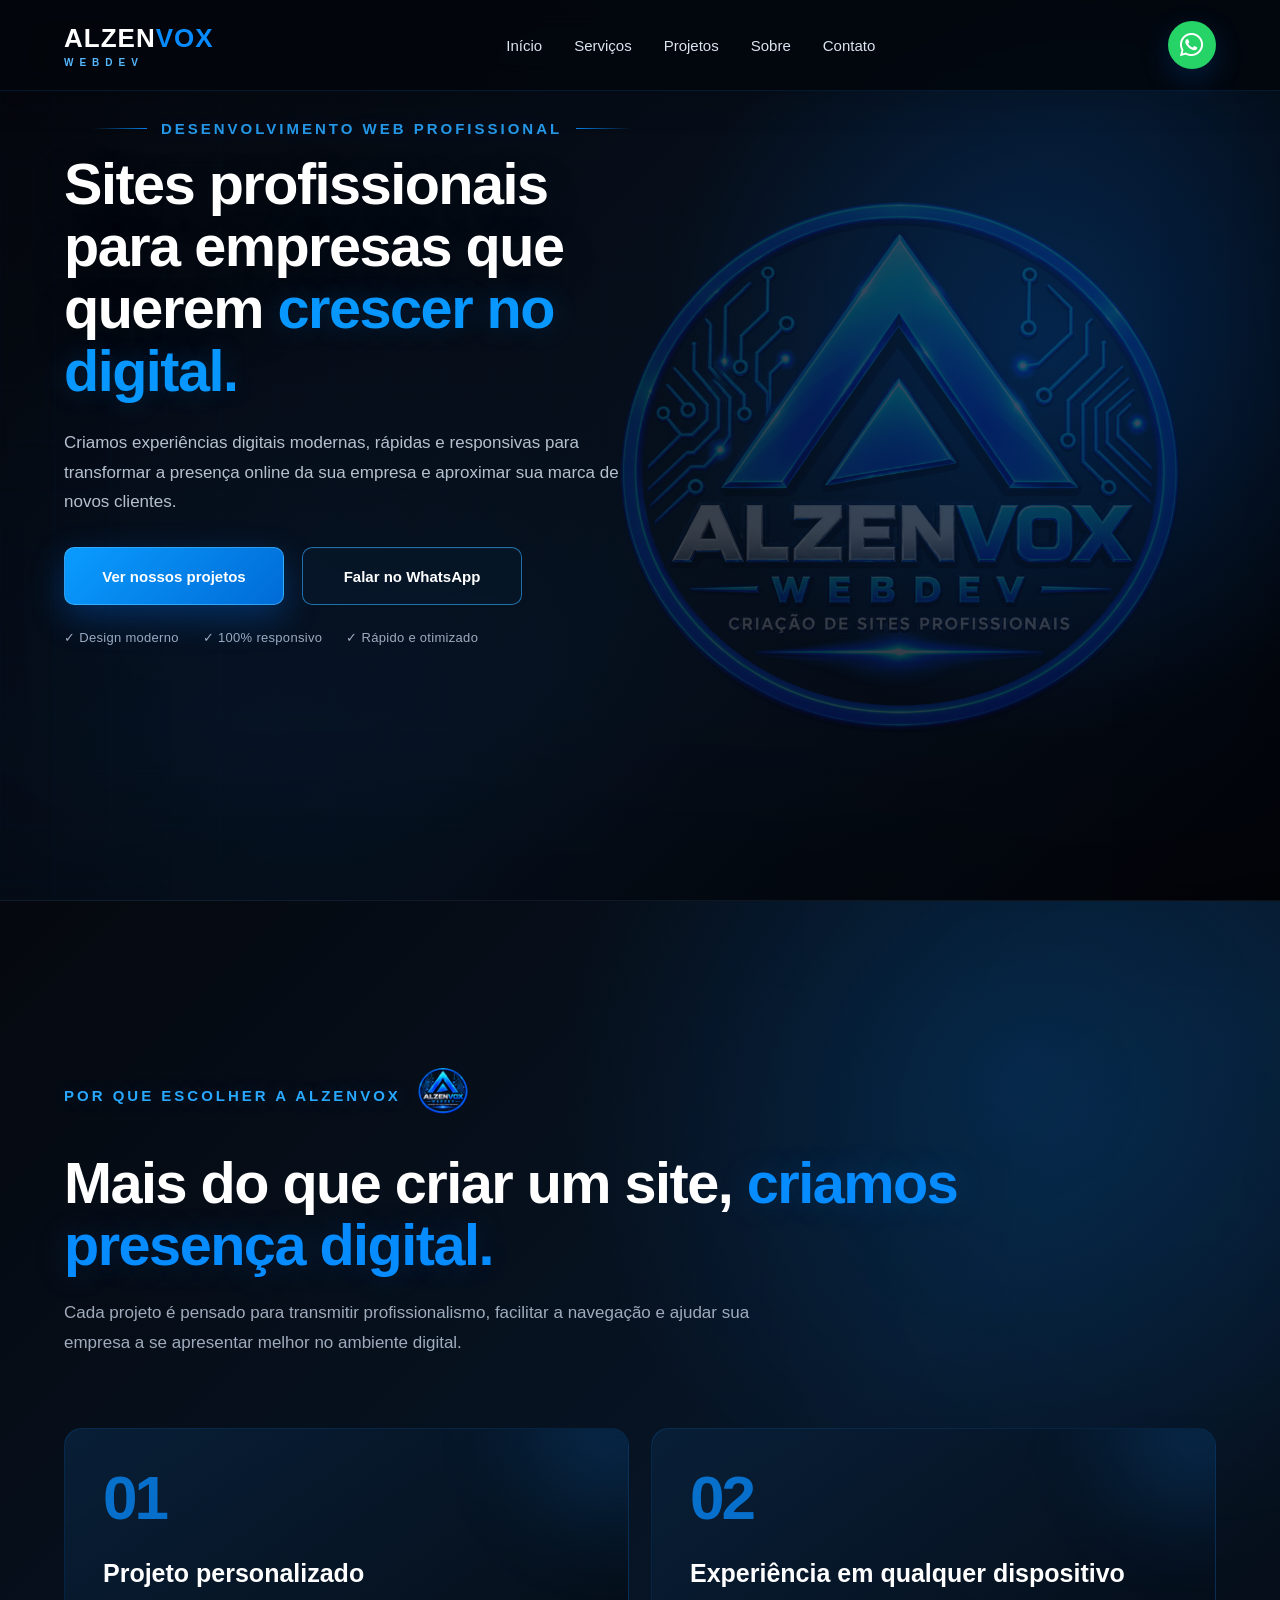
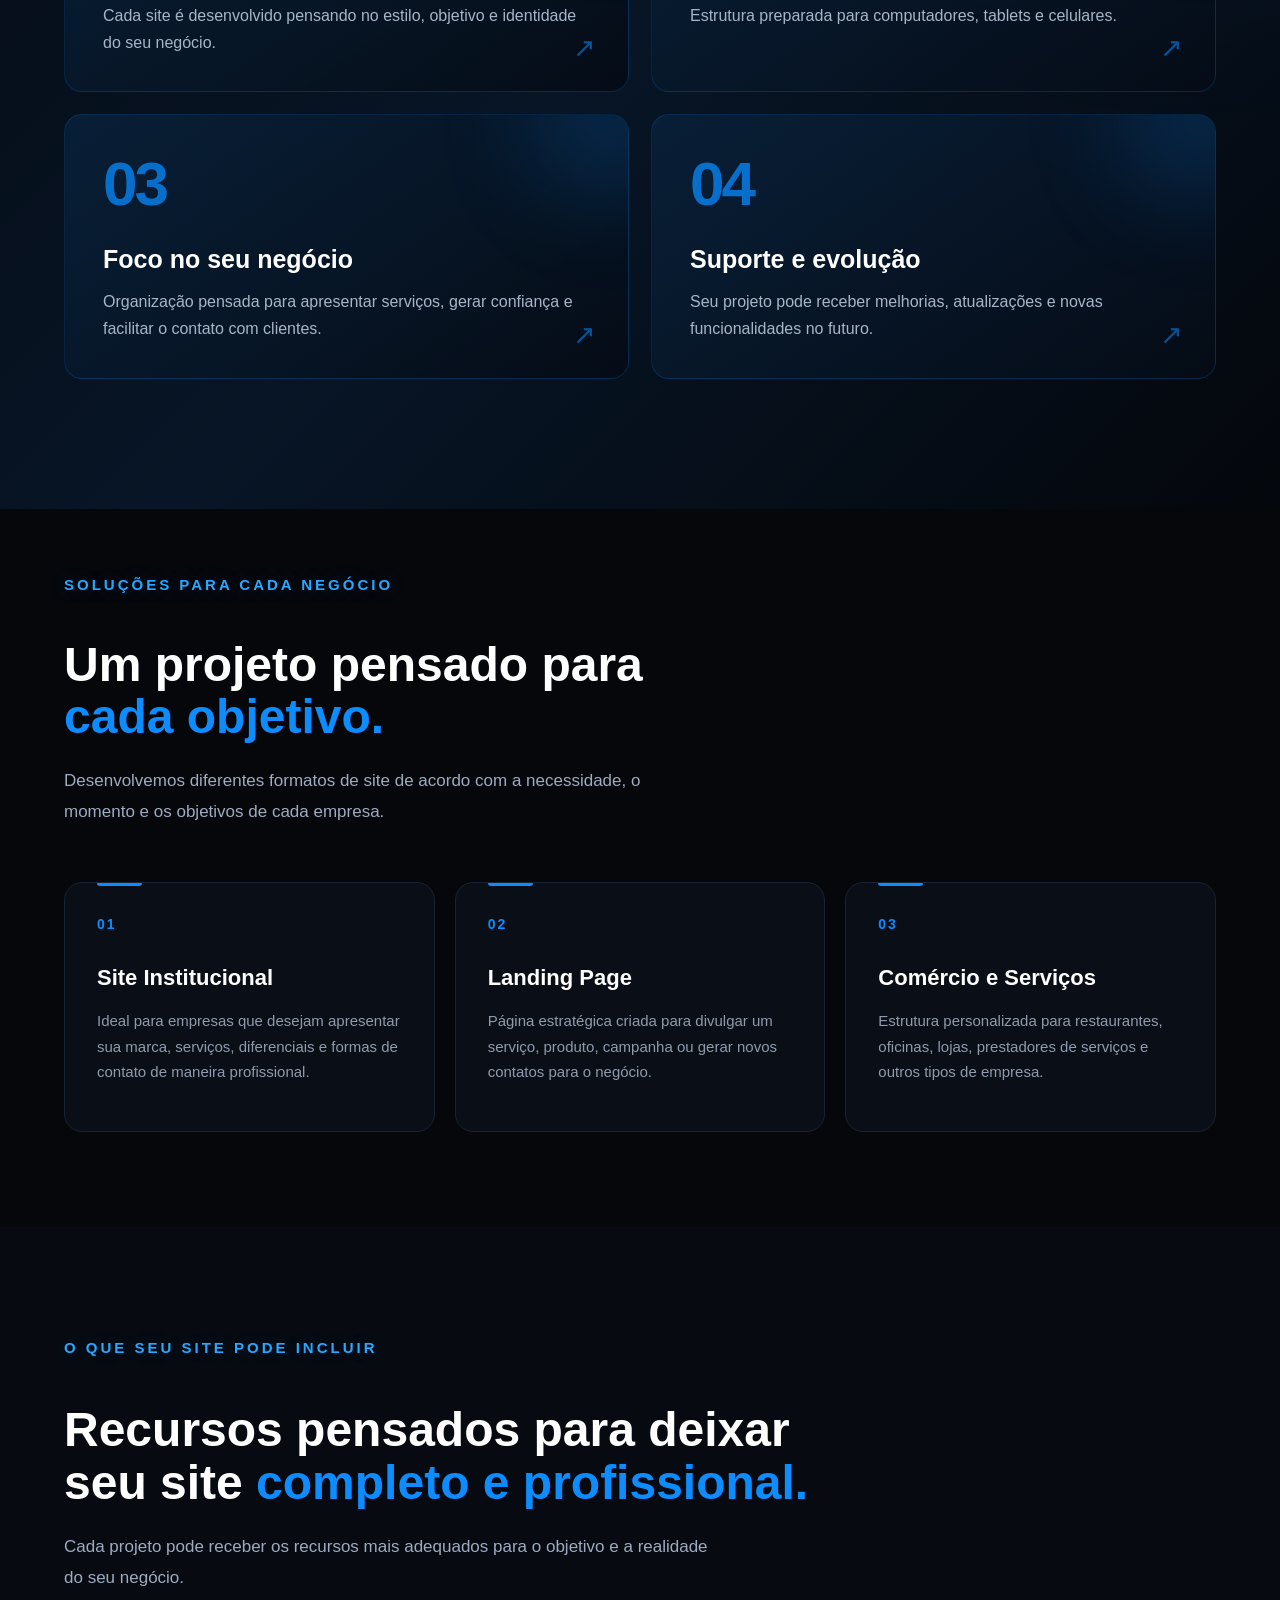
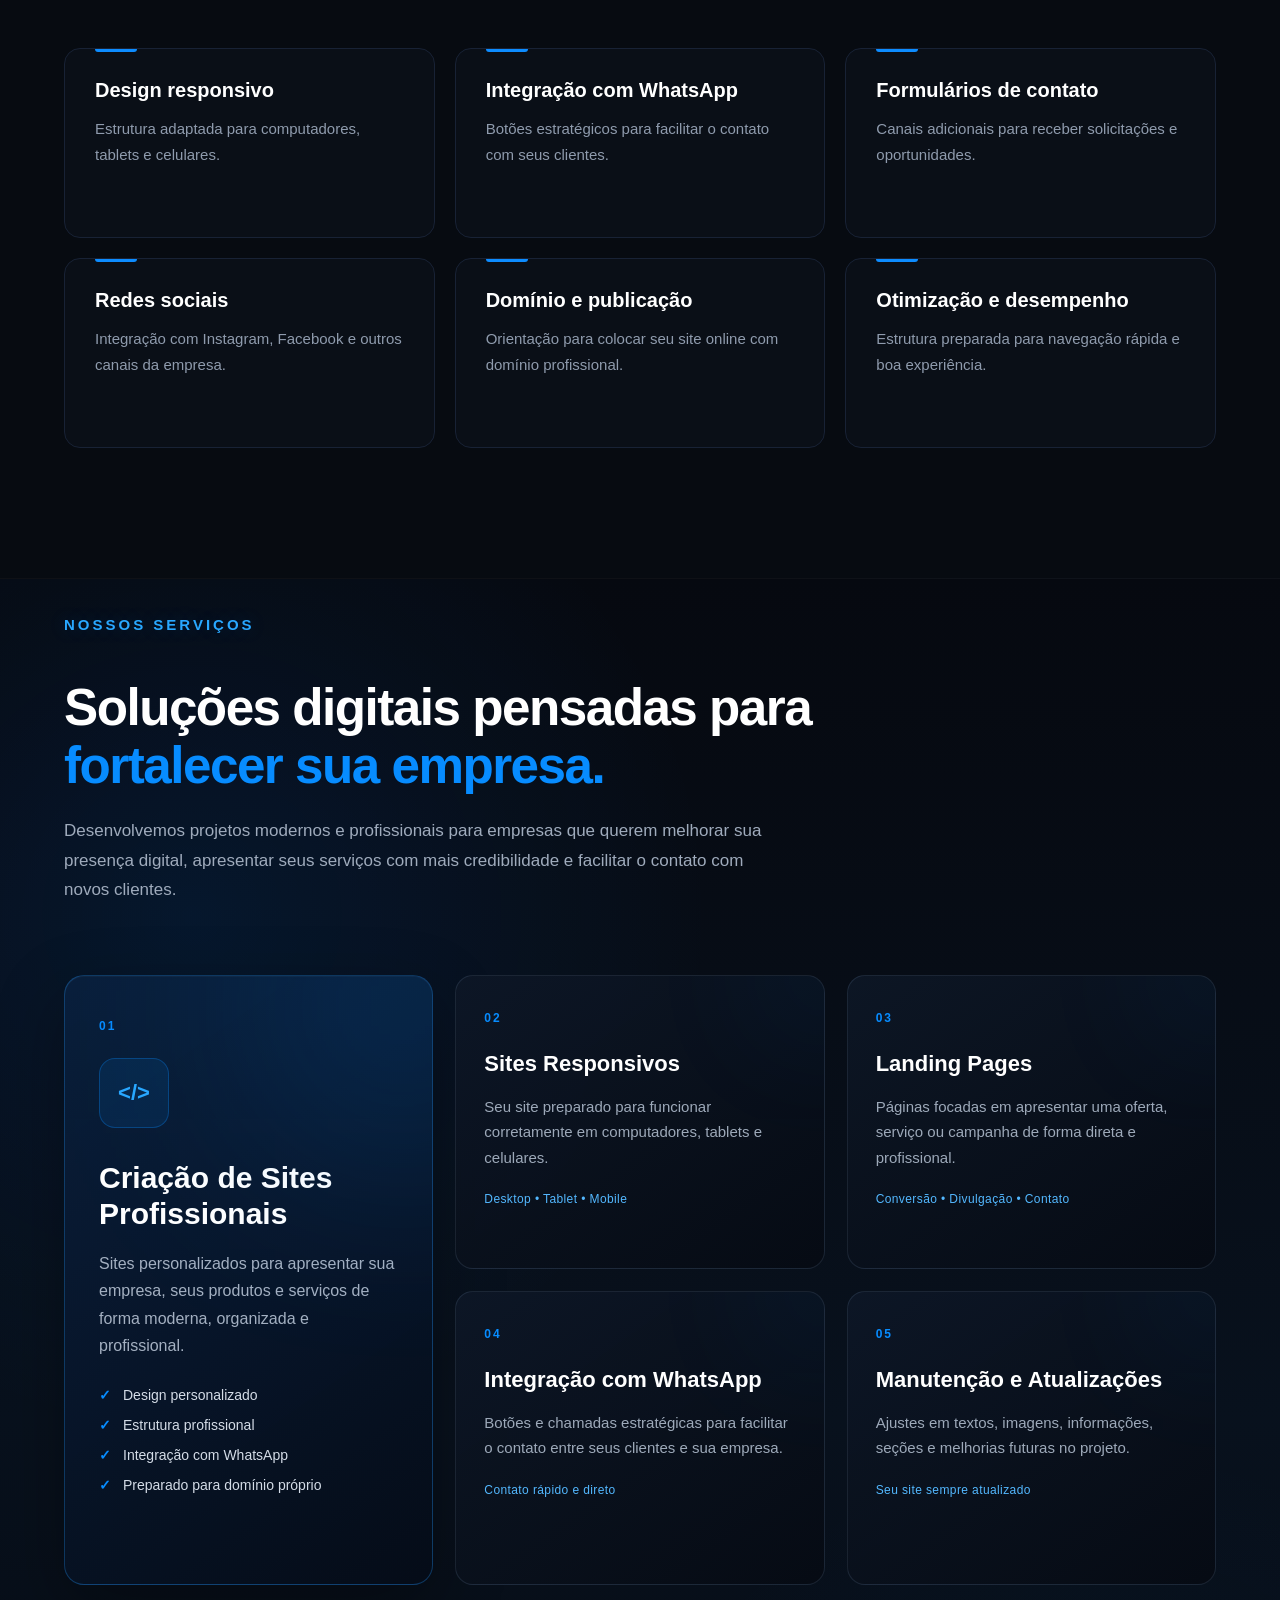
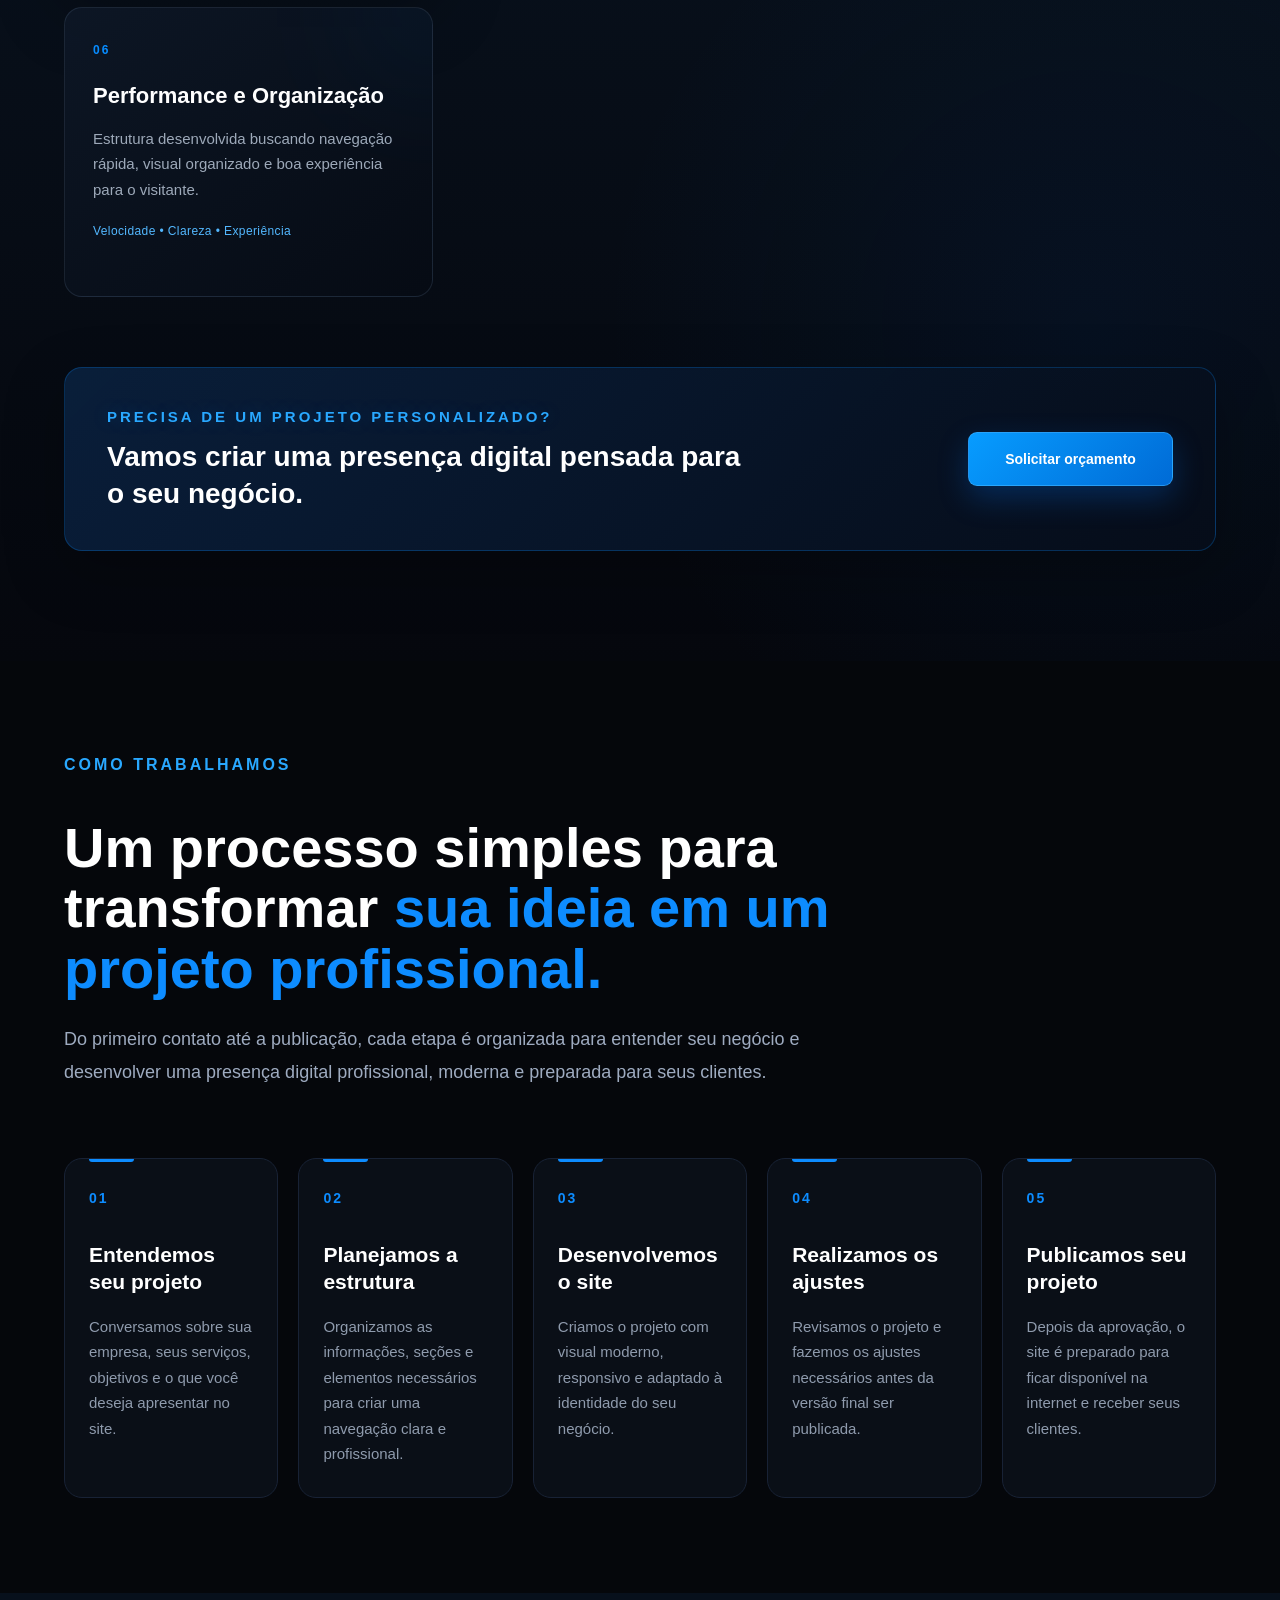
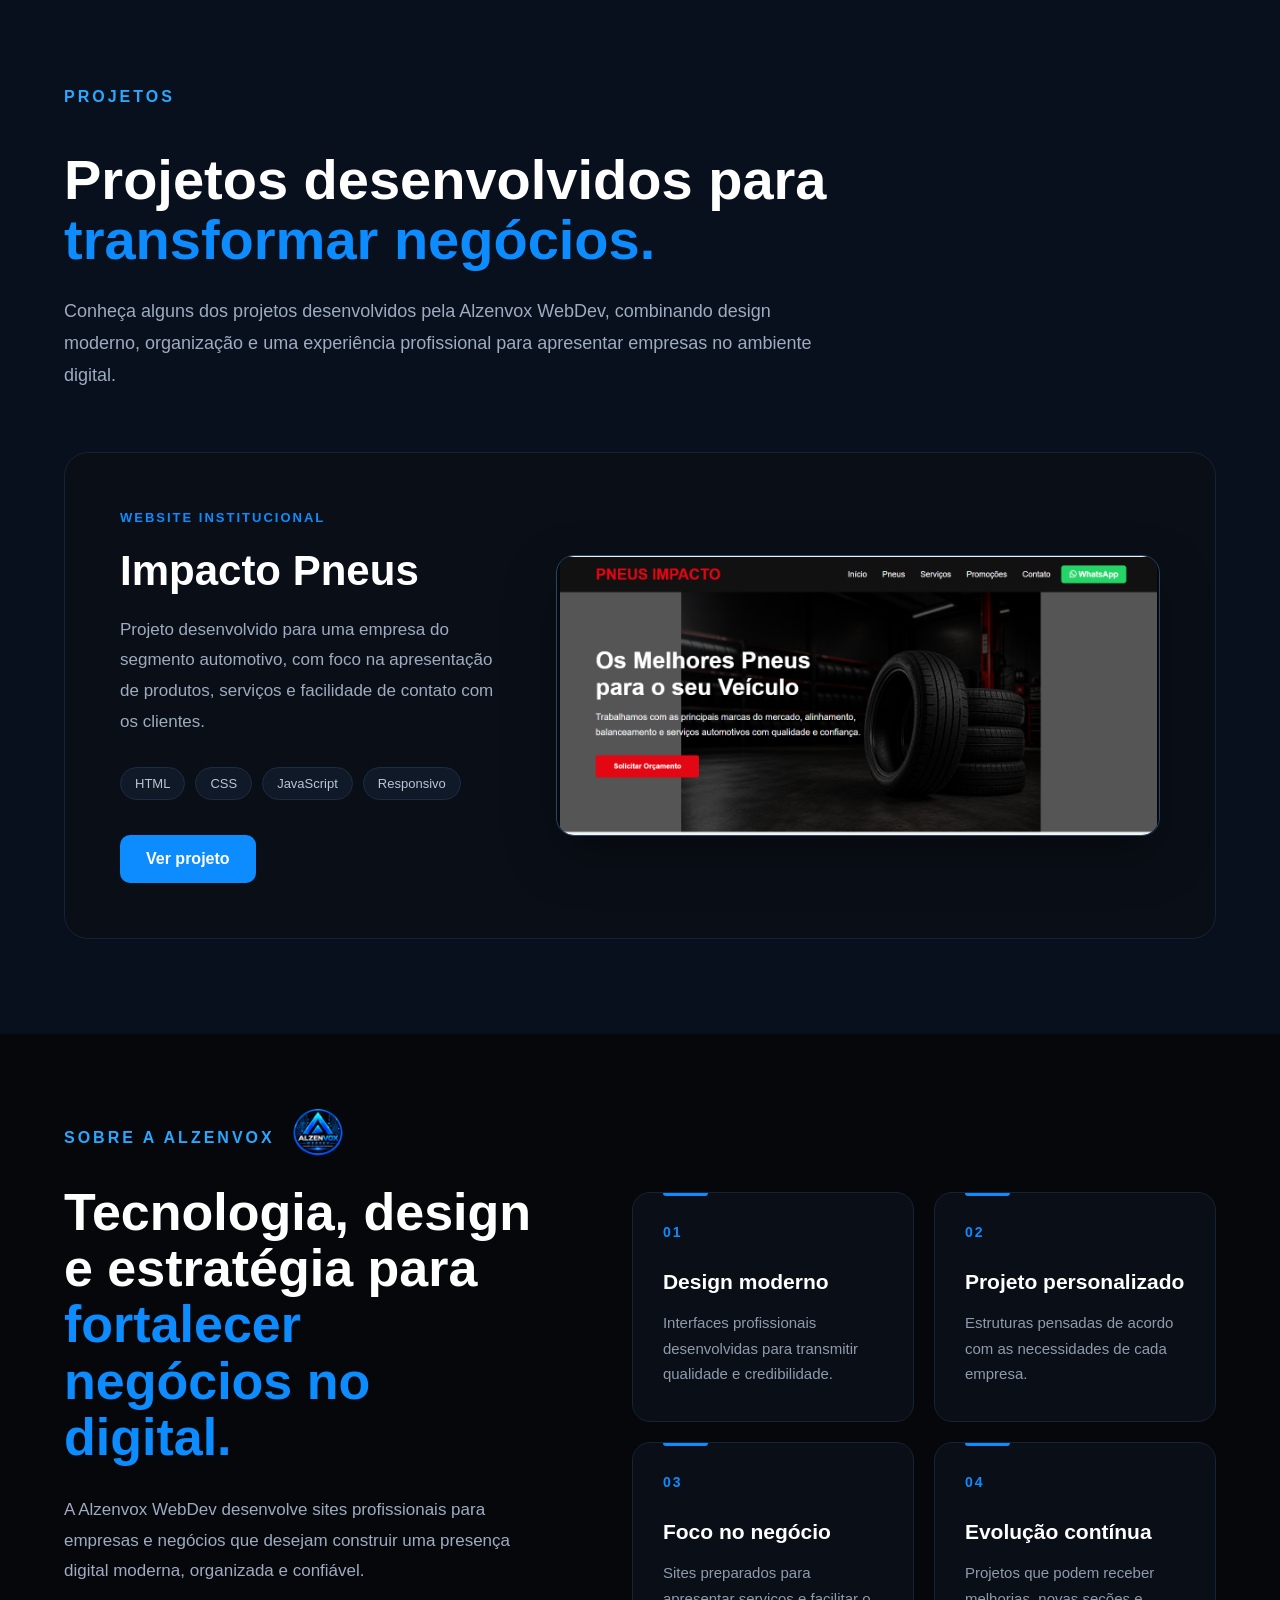
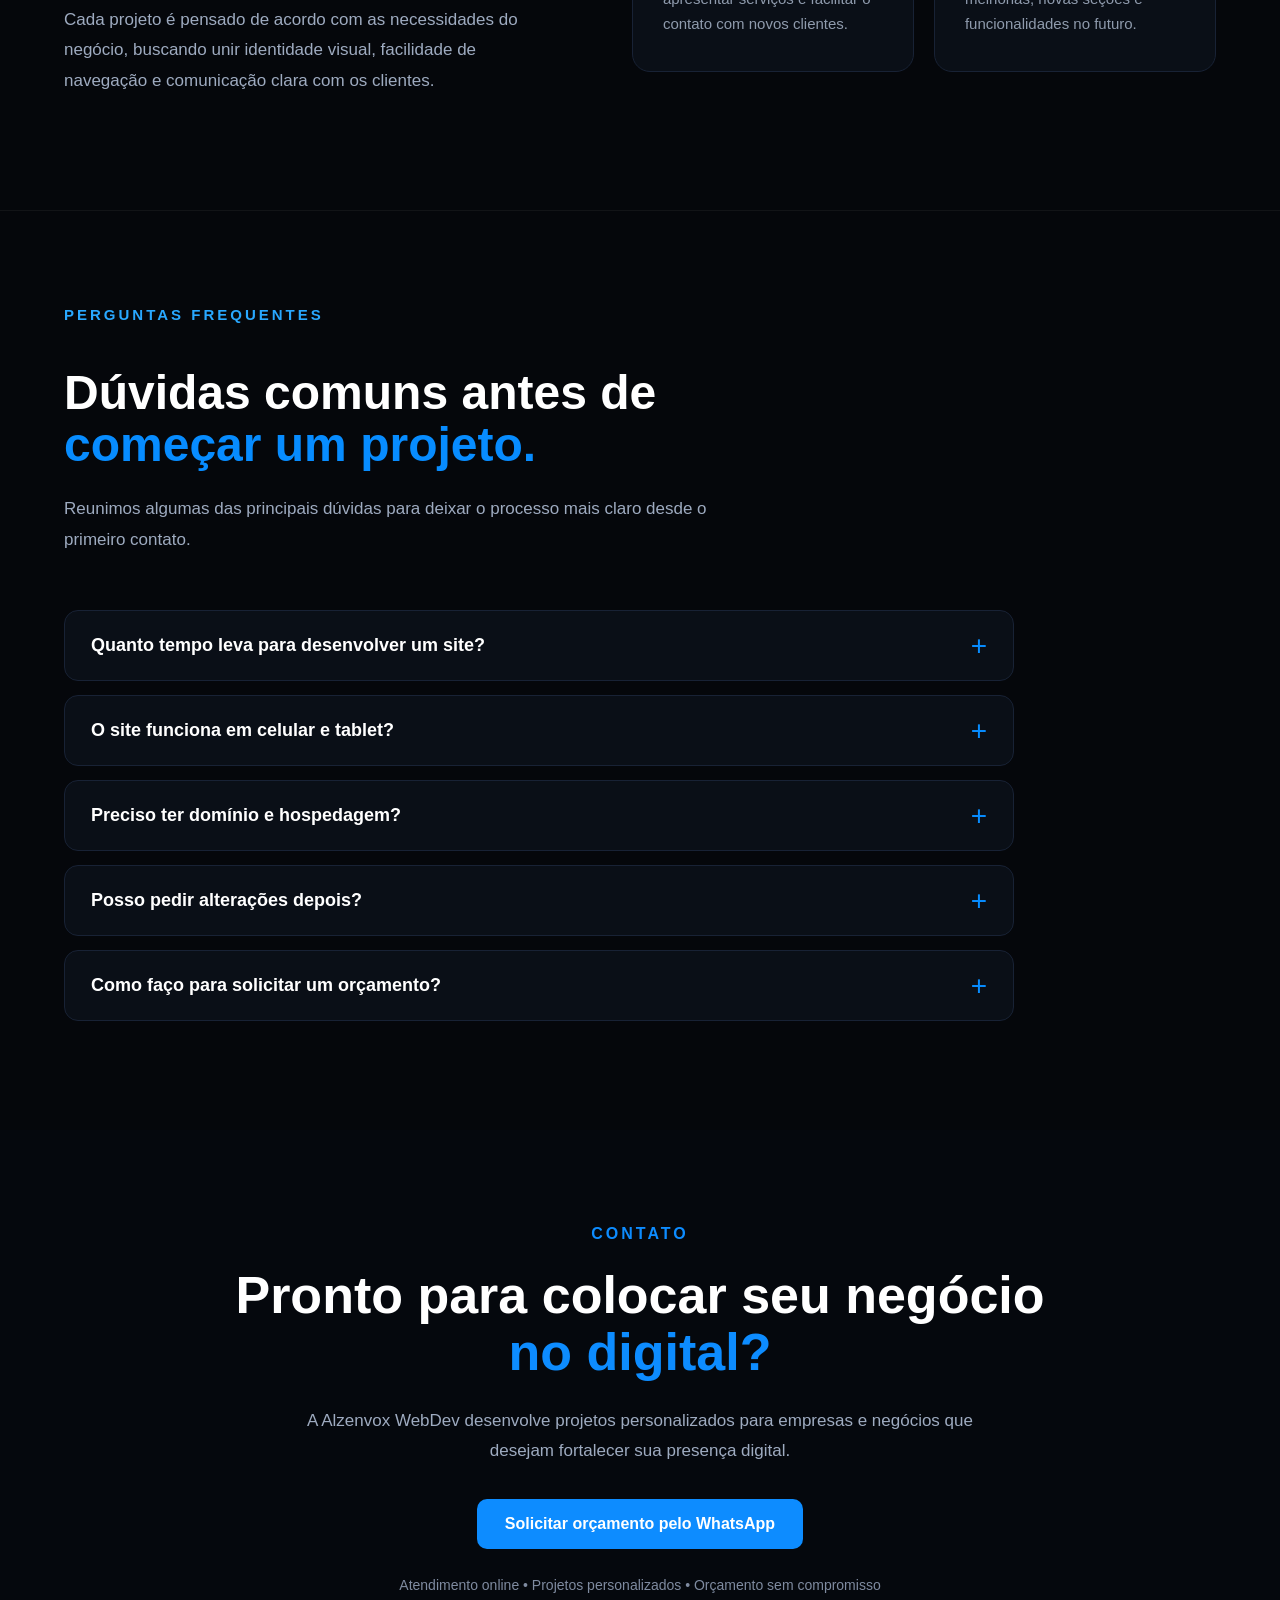
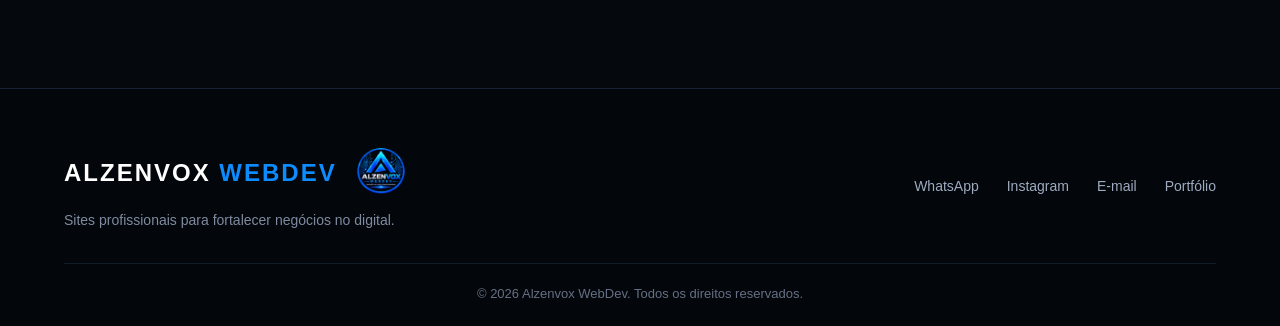
==== commit ead4dd48: "Add files via upload" ====
--- a/index.html
+++ b/index.html
@@ -5,17 +5,22 @@
     <meta charset="UTF-8">
     <meta name="viewport" content="width=device-width, initial-scale=1.0">
 
-    <title>Alzenvox WebDev | Criação de Sites Profissionais</title>
+    <title>Criação de Sites em Mogi das Cruzes | Alzenvox WebDev</title>
 
     <meta name="description"
-        content="Criação de sites profissionais, modernos e responsivos para empresas e negócios. Conheça a Alzenvox WebDev.">
+        content="Criação de sites profissionais em Mogi das Cruzes - SP. A Alzenvox WebDev desenvolve sites modernos, responsivos e personalizados para empresas e negócios.">
+
     <meta name="robots" content="index, follow">
     <meta name="theme-color" content="#05070d">
 
+    <link rel="canonical" href="https://alzenvoxwebdev.github.io/alzenvox-webdev/">
+
     <meta property="og:locale" content="pt_BR">
     <meta property="og:type" content="website">
-    <meta property="og:title" content="Alzenvox WebDev | Criação de Sites Profissionais">
-    <meta property="og:description" content="Sites profissionais, modernos e responsivos para empresas e negócios.">
+    <meta property="og:title" content="Criação de Sites em Mogi das Cruzes | Alzenvox WebDev">
+    <meta property="og:description"
+        content="Sites profissionais, modernos e responsivos para empresas e negócios em Mogi das Cruzes e região.">
+    <meta property="og:url" content="https://alzenvoxwebdev.github.io/alzenvox-webdev/">
 
     <link rel="icon" type="image/png" href="imagens/favicon.png">
     <link rel="stylesheet" href="style.css">
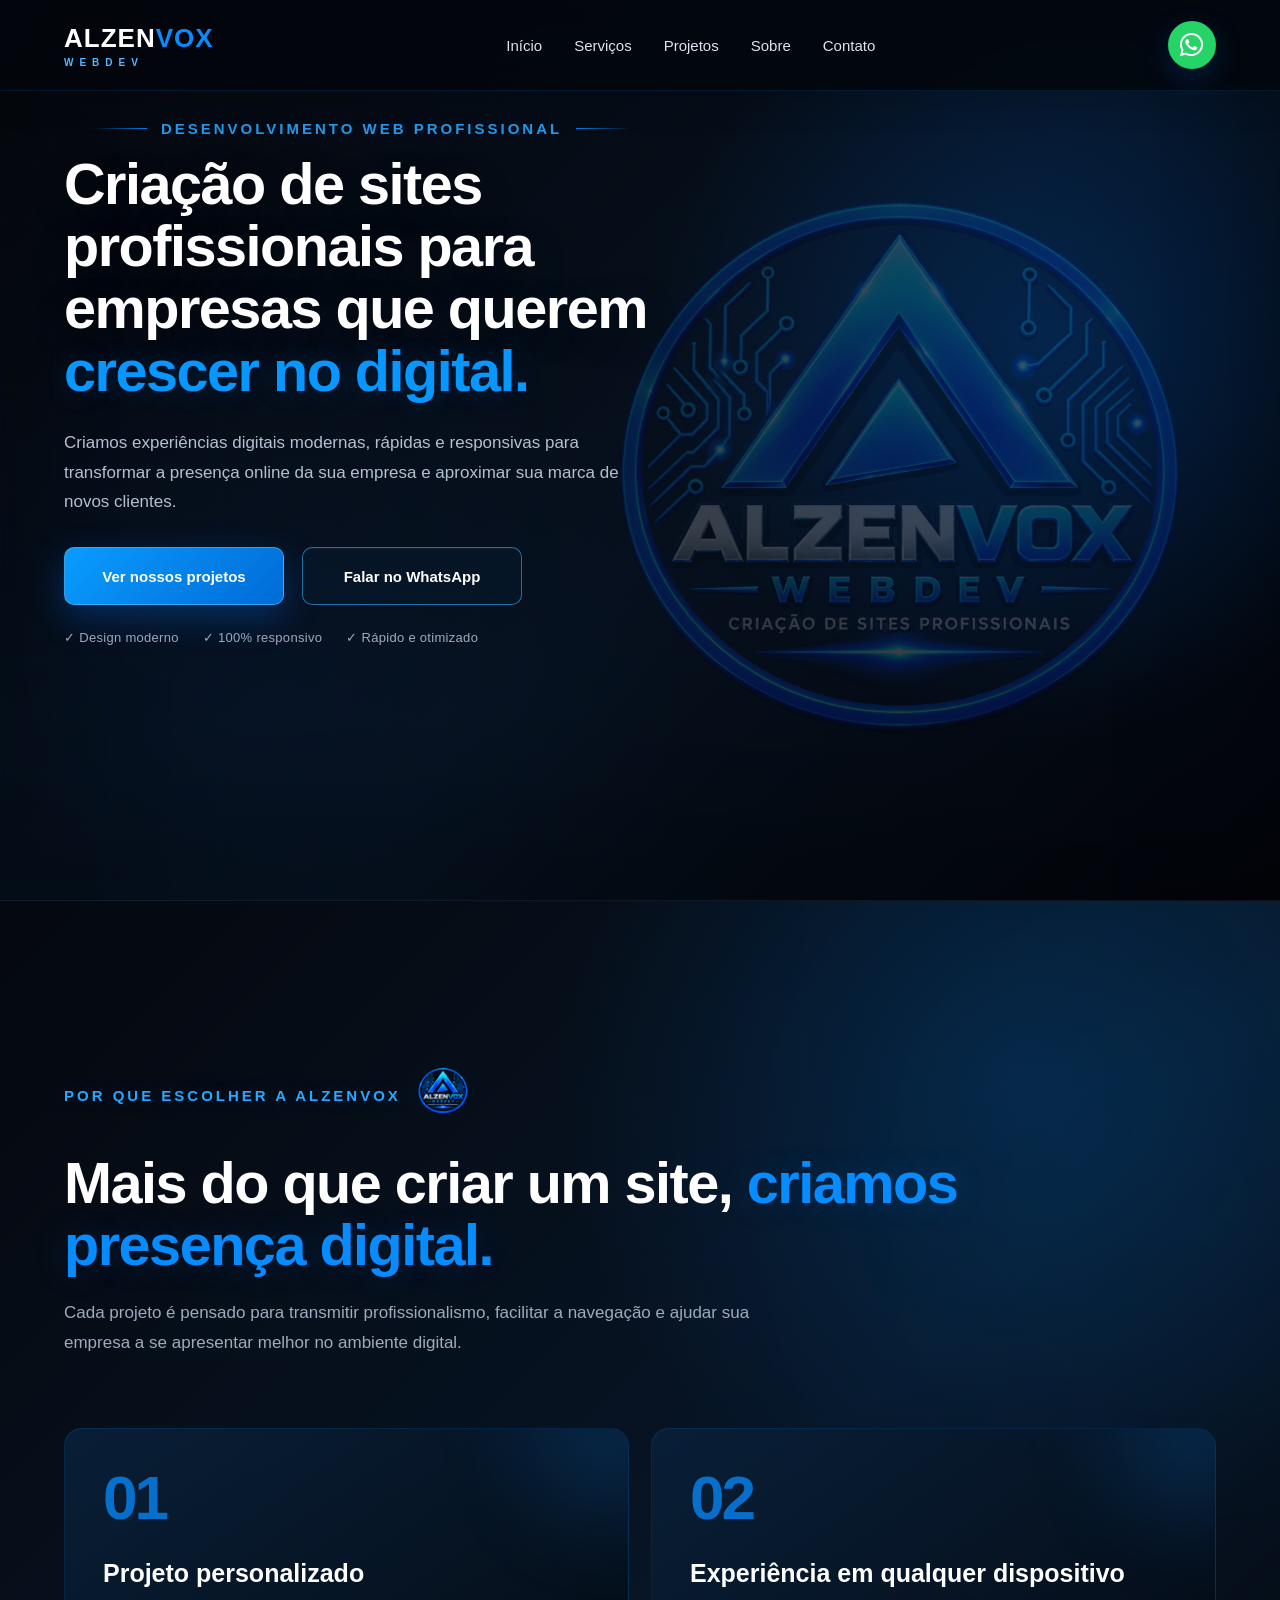
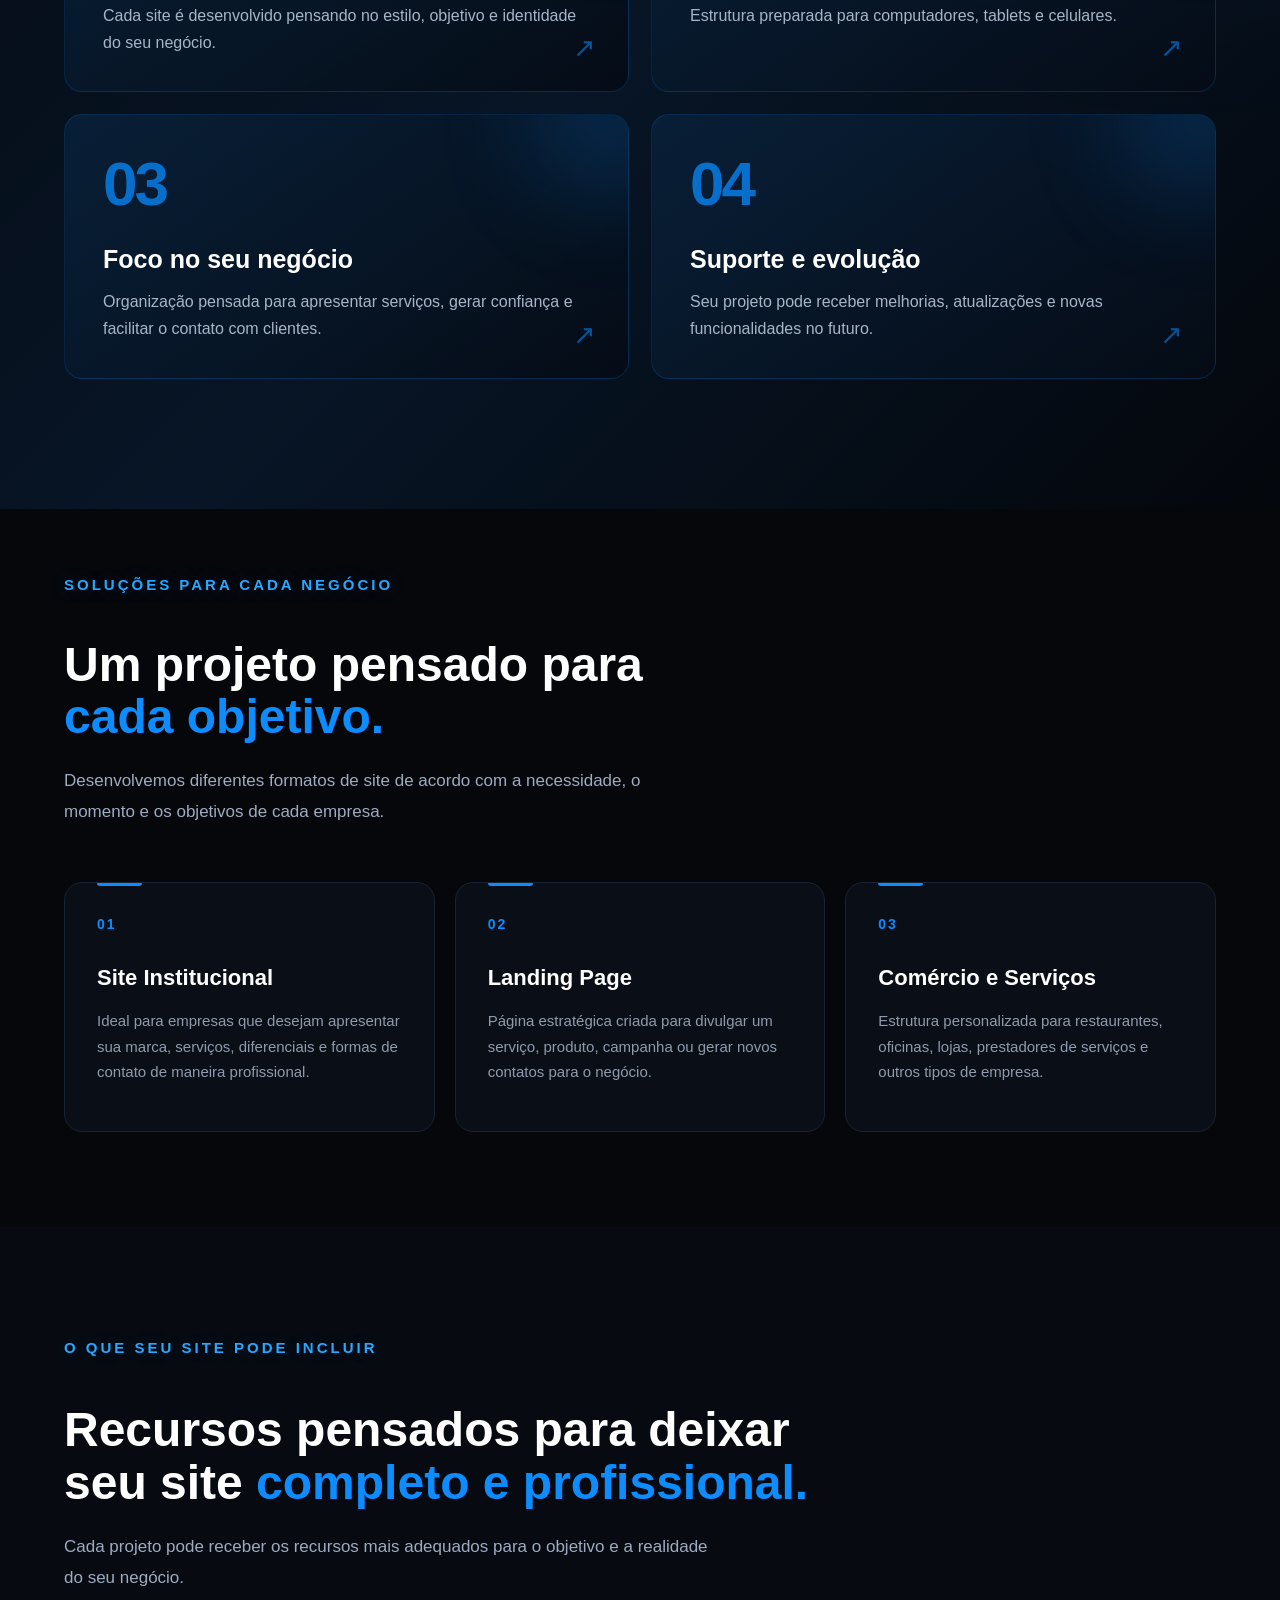
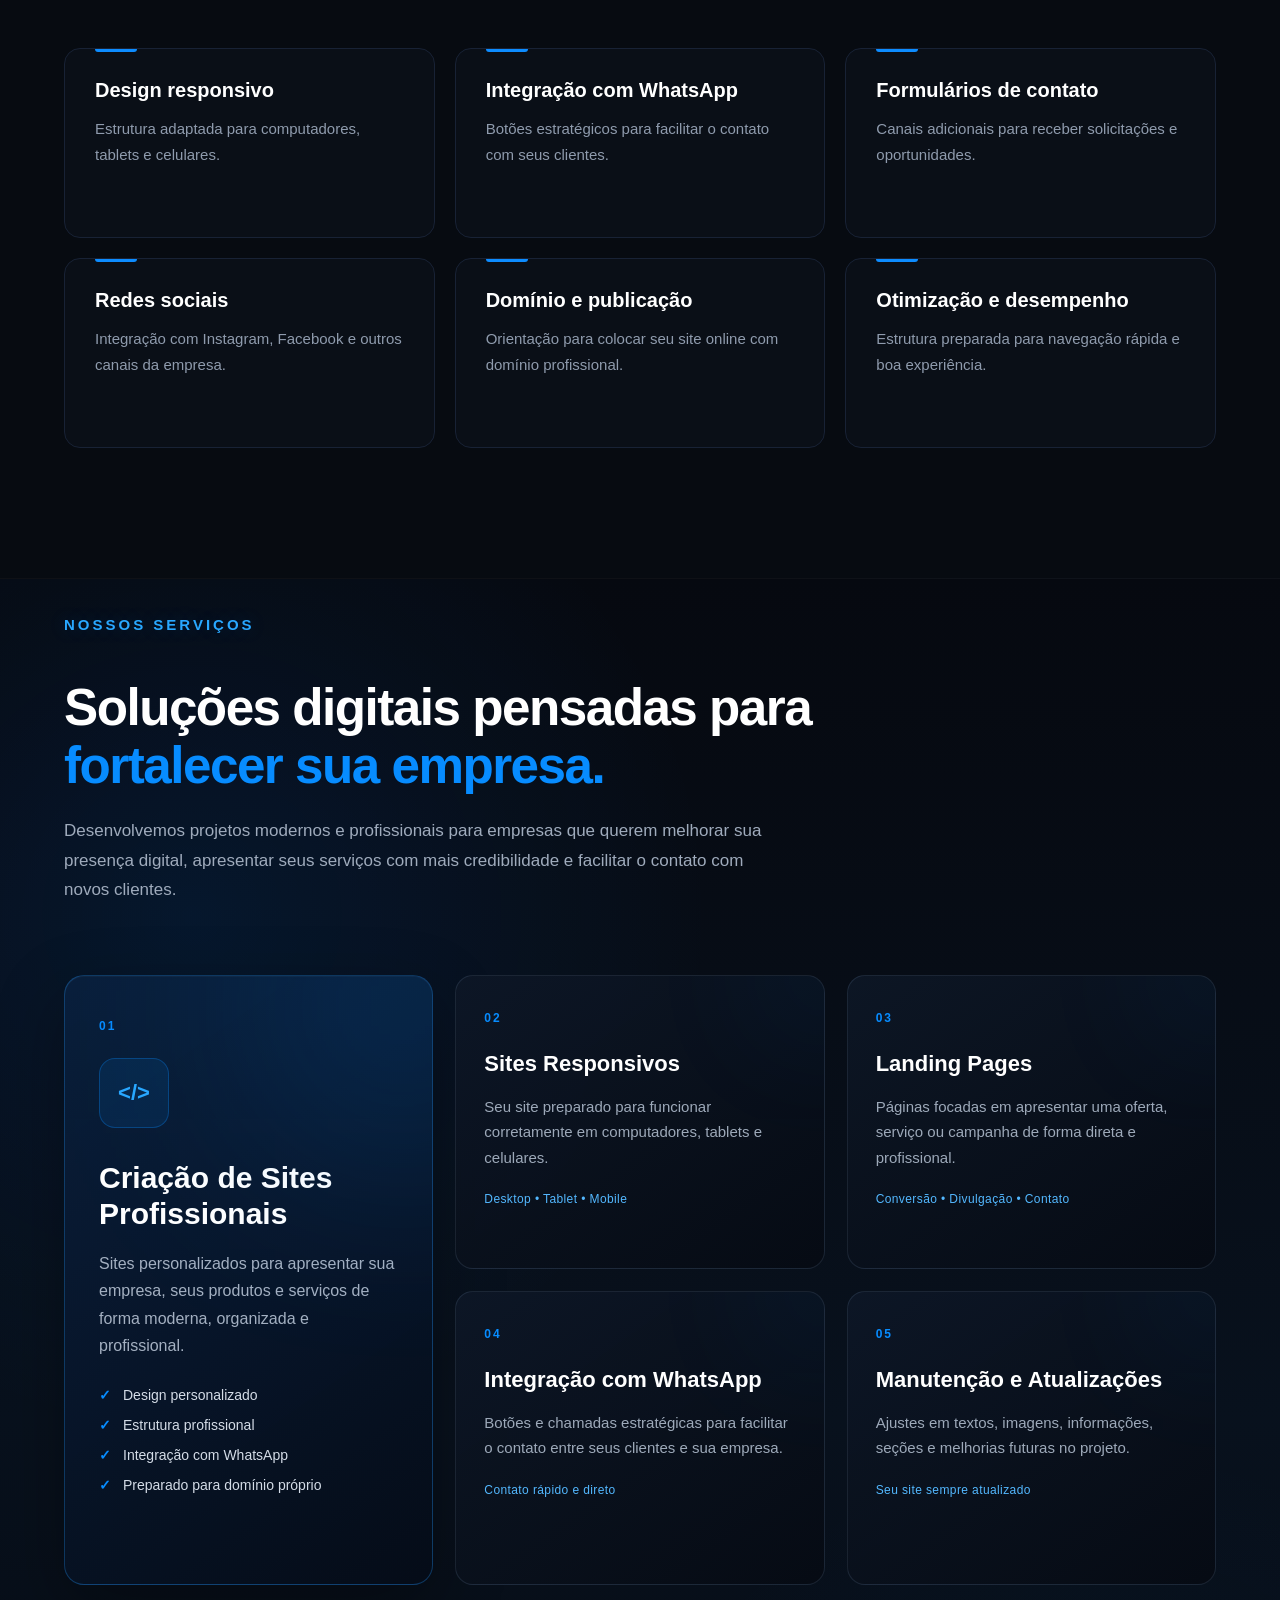
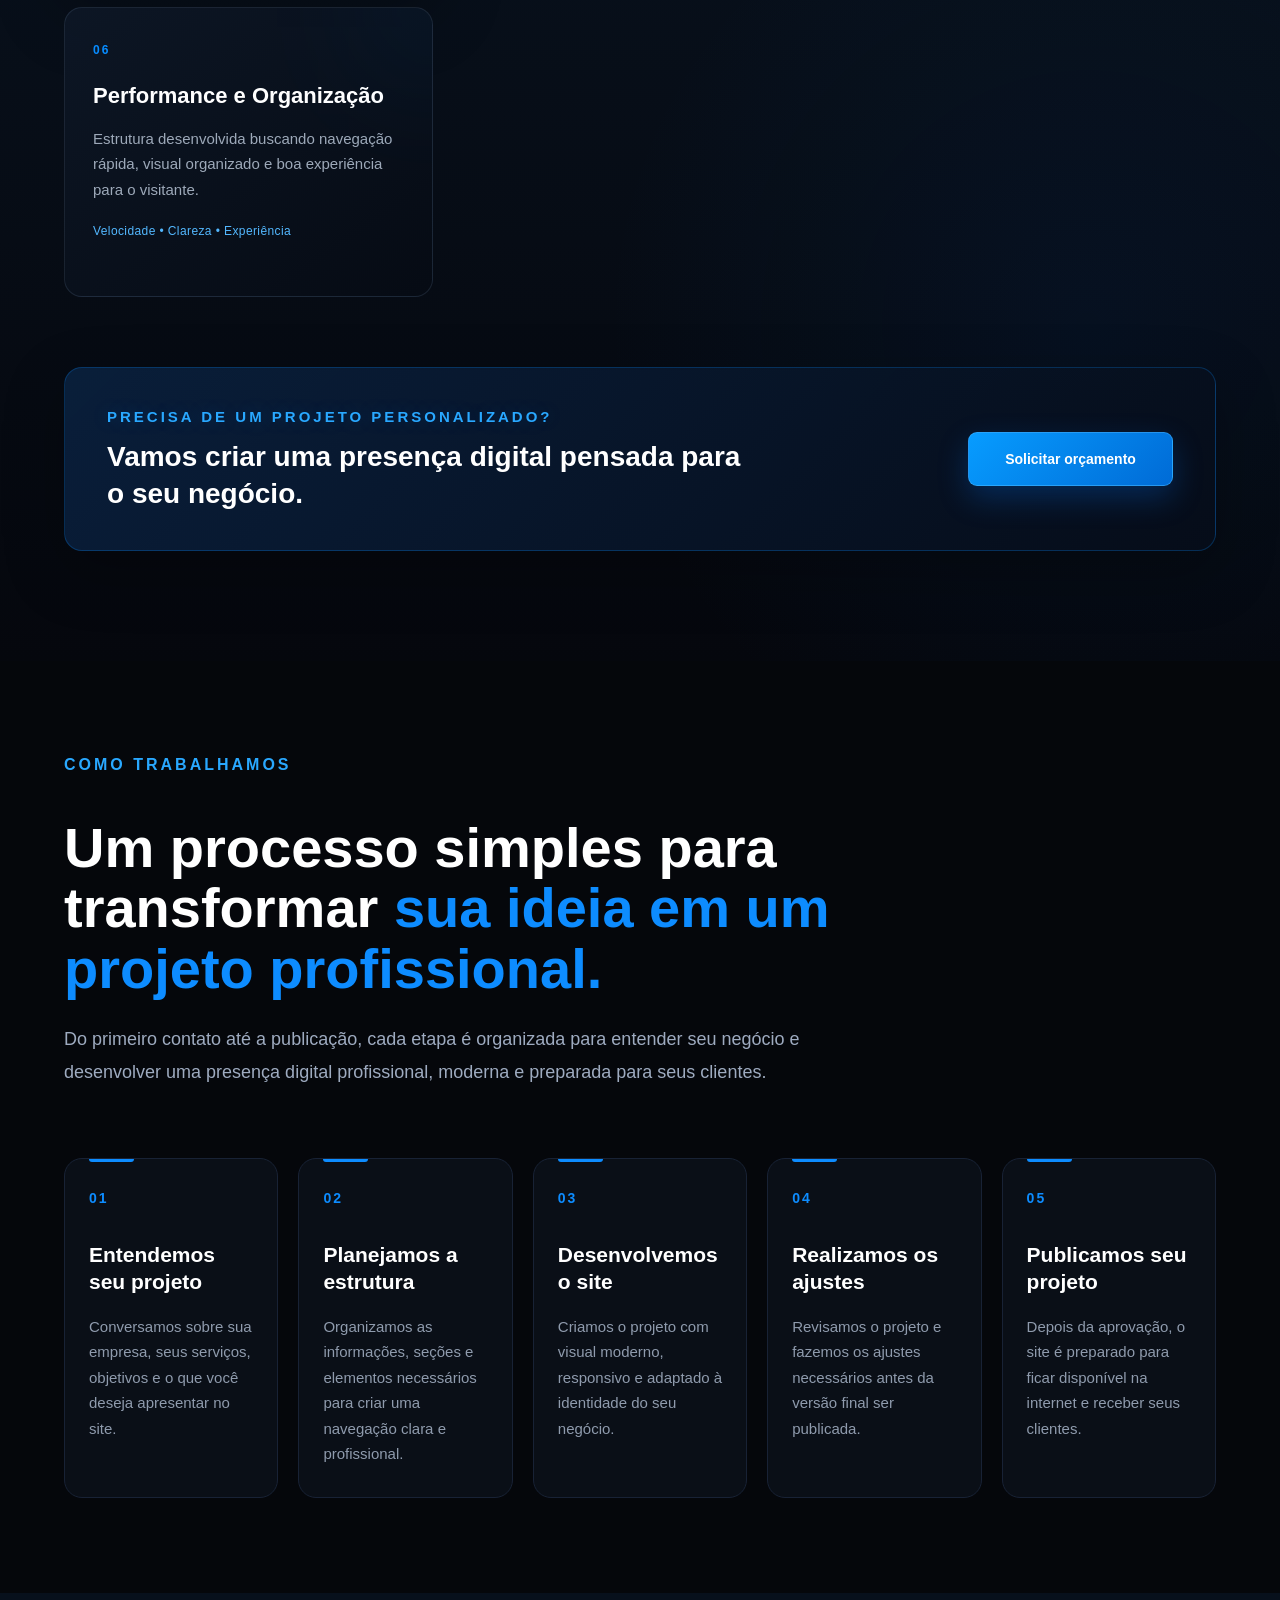
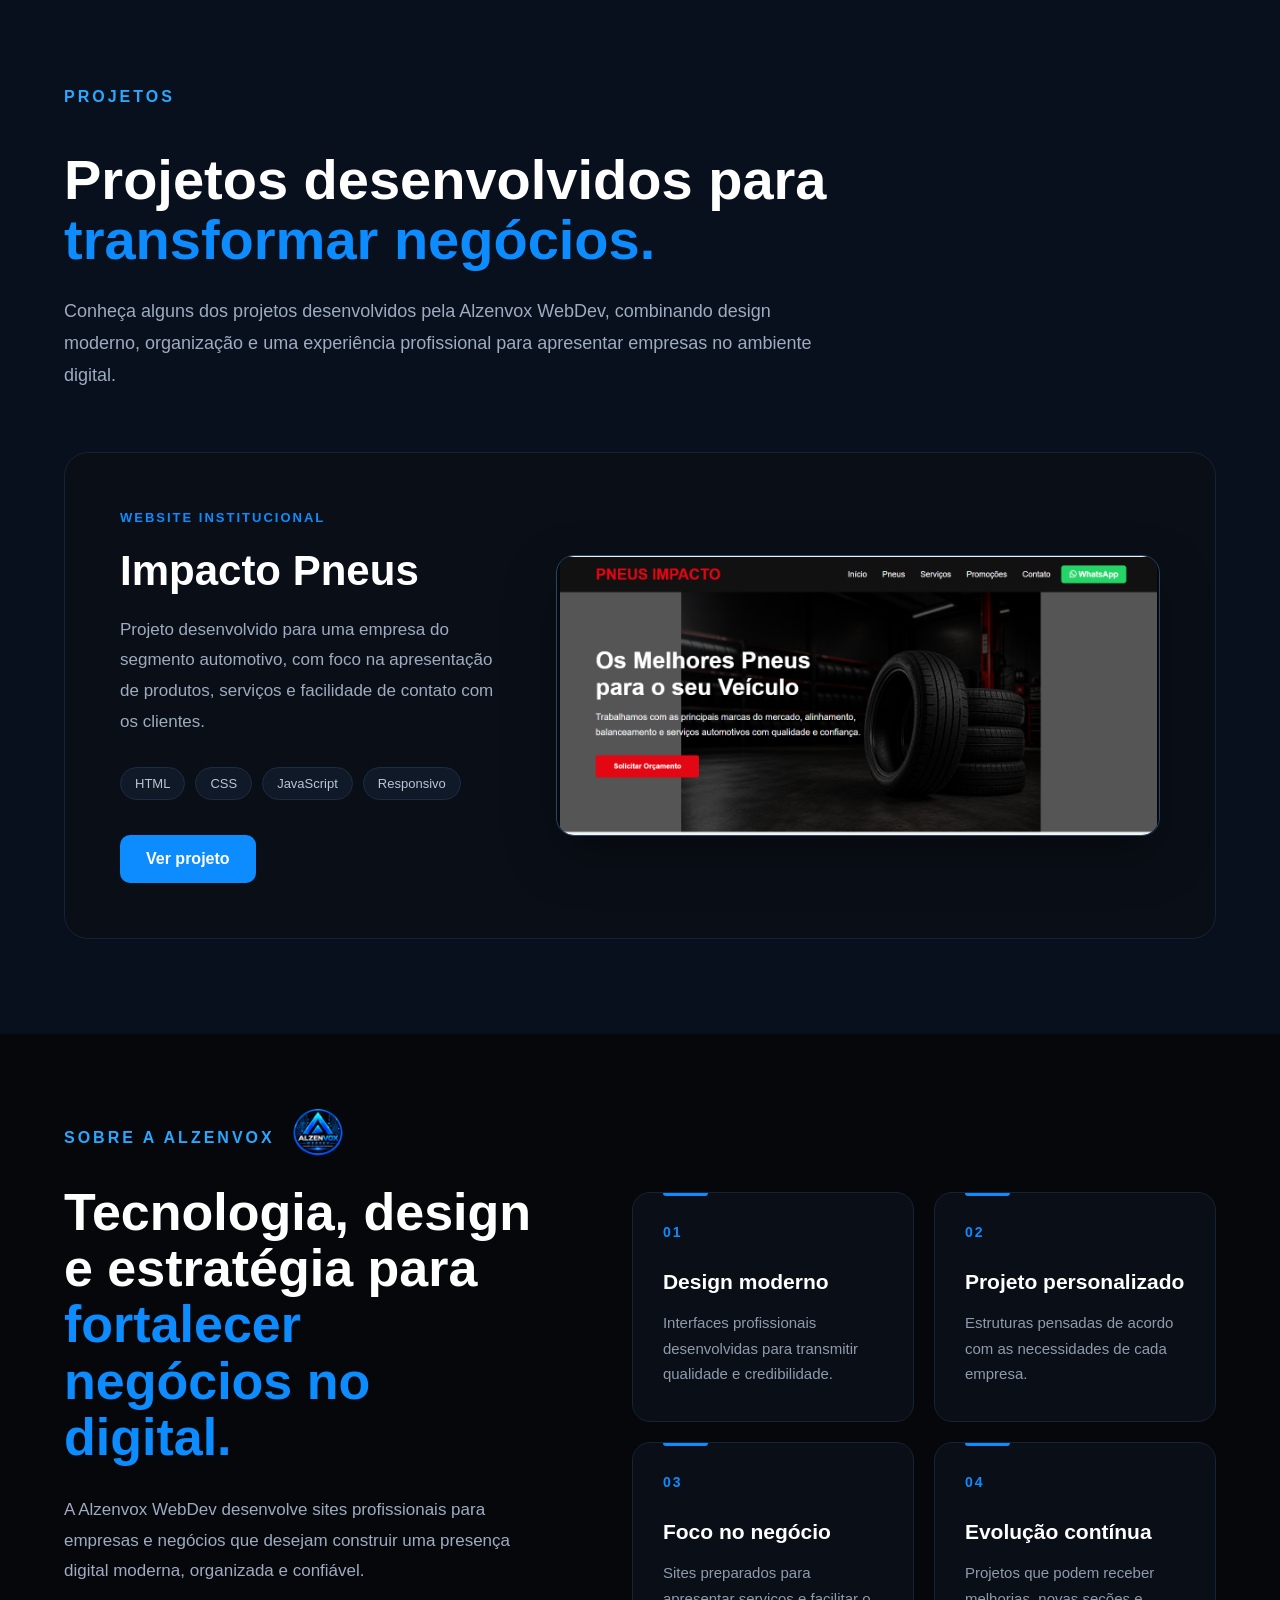
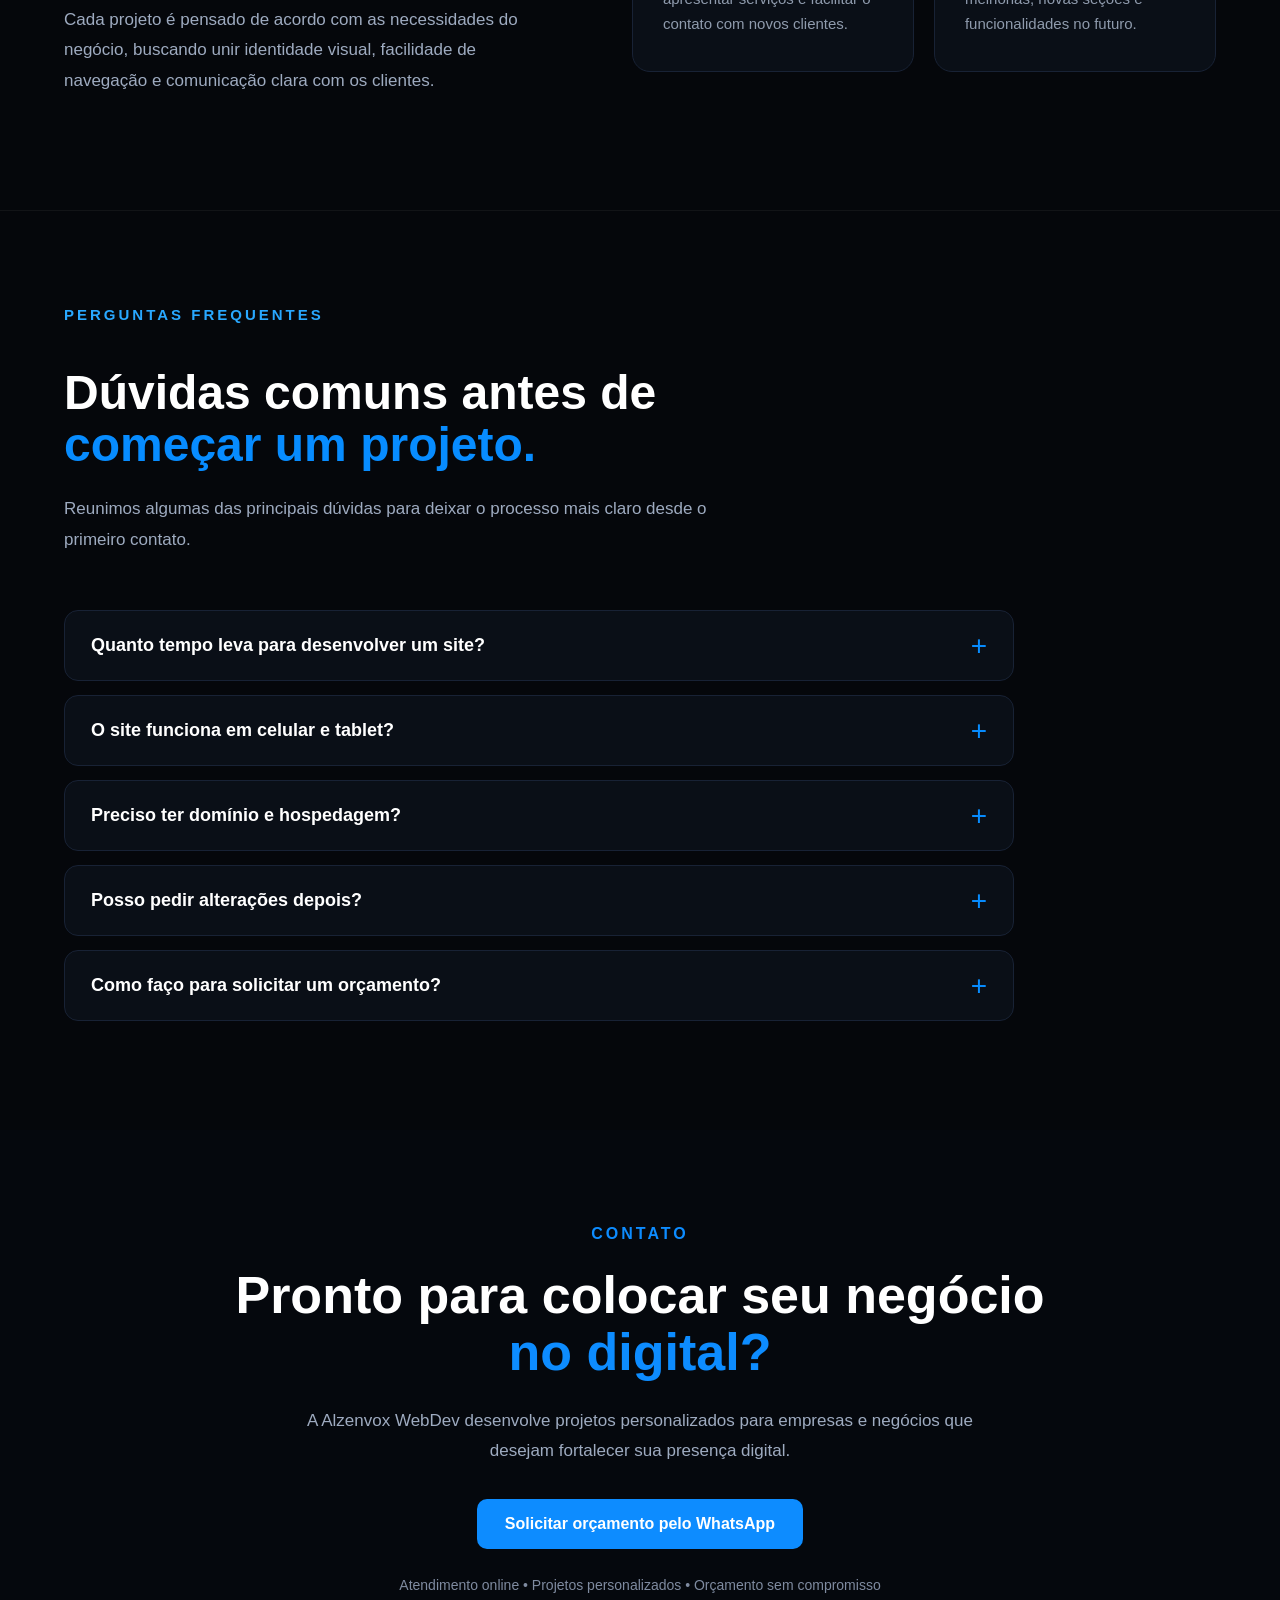
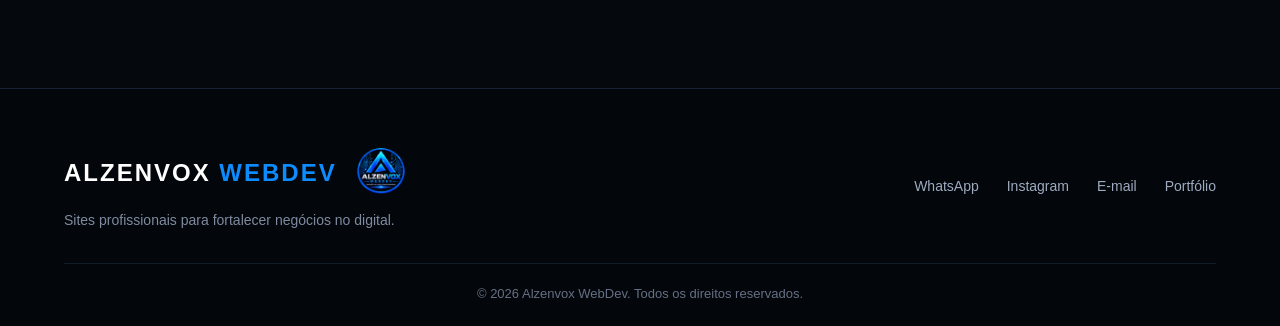
==== commit 14997d4a: "Update header text in index.html" ====
--- a/index.html
+++ b/index.html
@@ -72,9 +72,9 @@
                     </span>
 
                     <h1>
-                        Sites profissionais para empresas que querem
-                        <span>crescer no digital.</span>
-                    </h1>
+    Criação de sites profissionais para empresas que querem
+    <span>crescer no digital.</span>
+</h1>
 
                     <p>
                         Criamos experiências digitais modernas, rápidas e
@@ -882,4 +882,4 @@
 
 </body>
 
-</html>+</html>
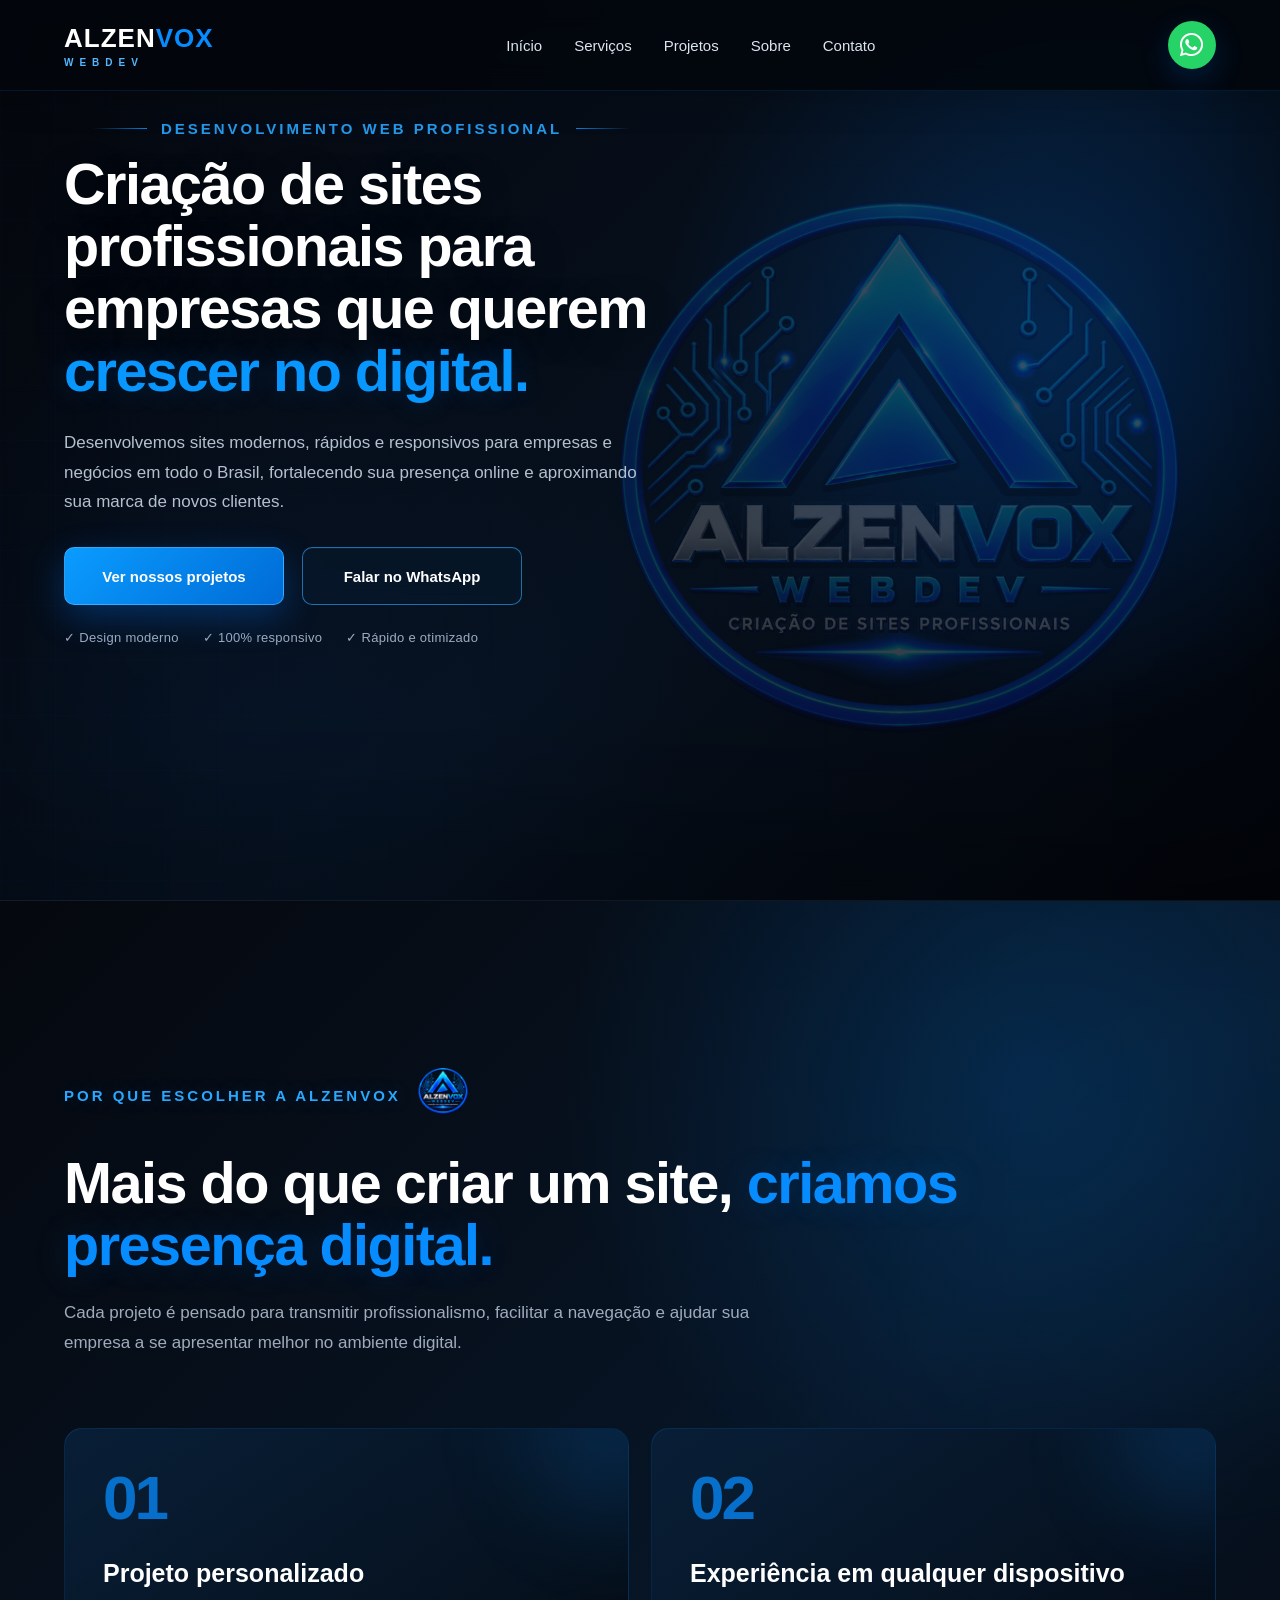
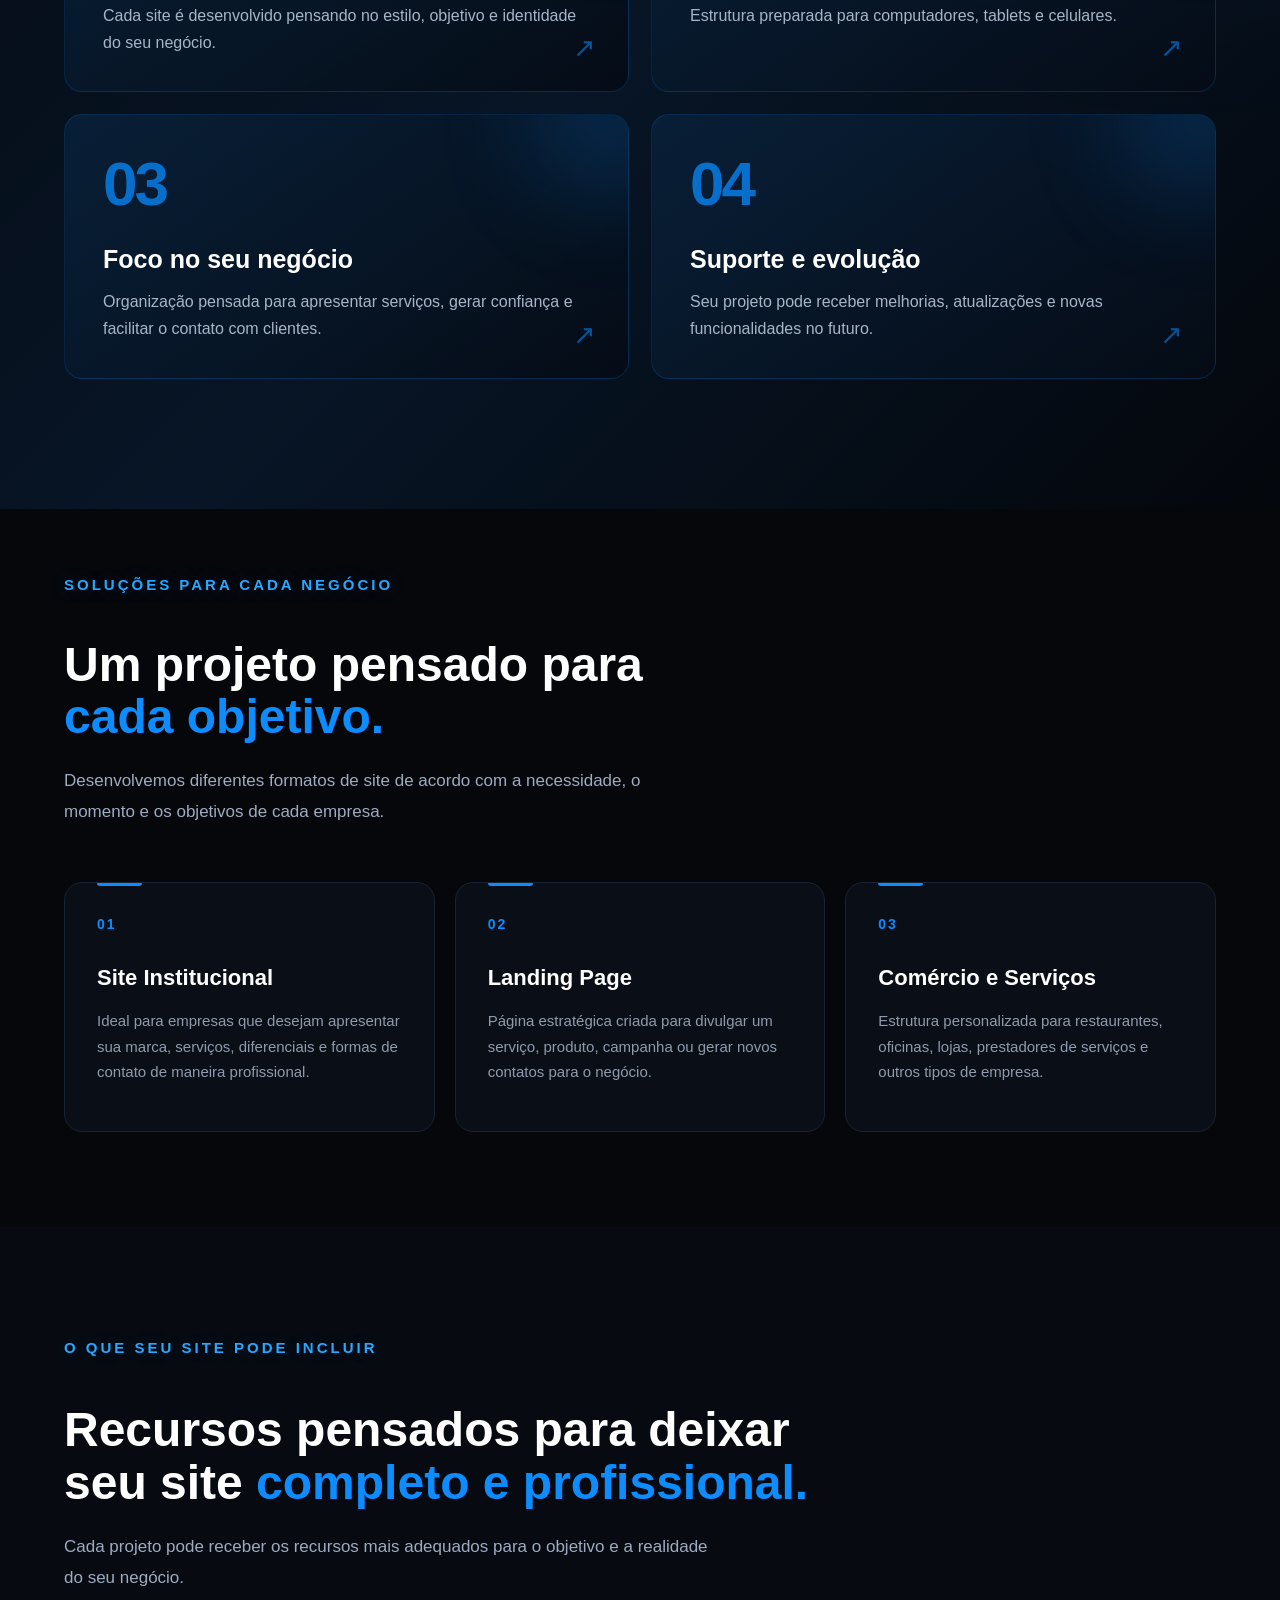
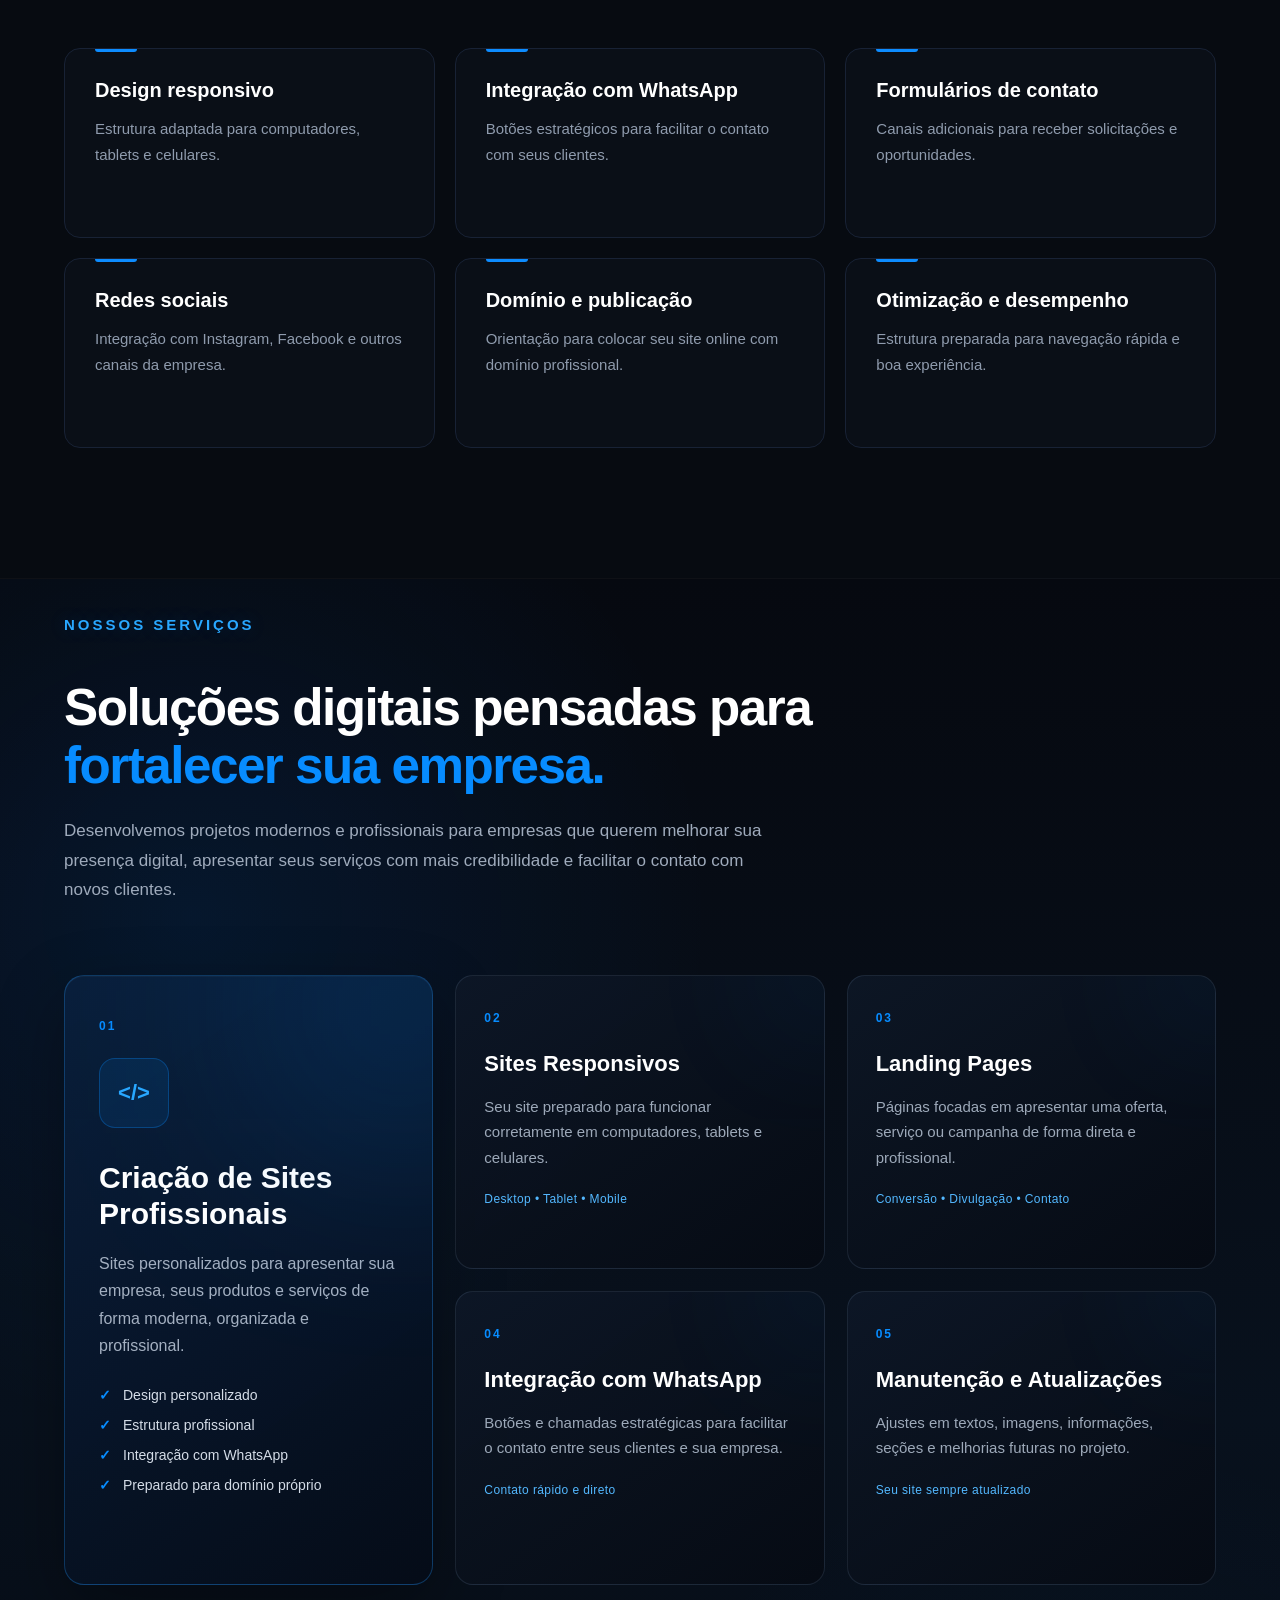
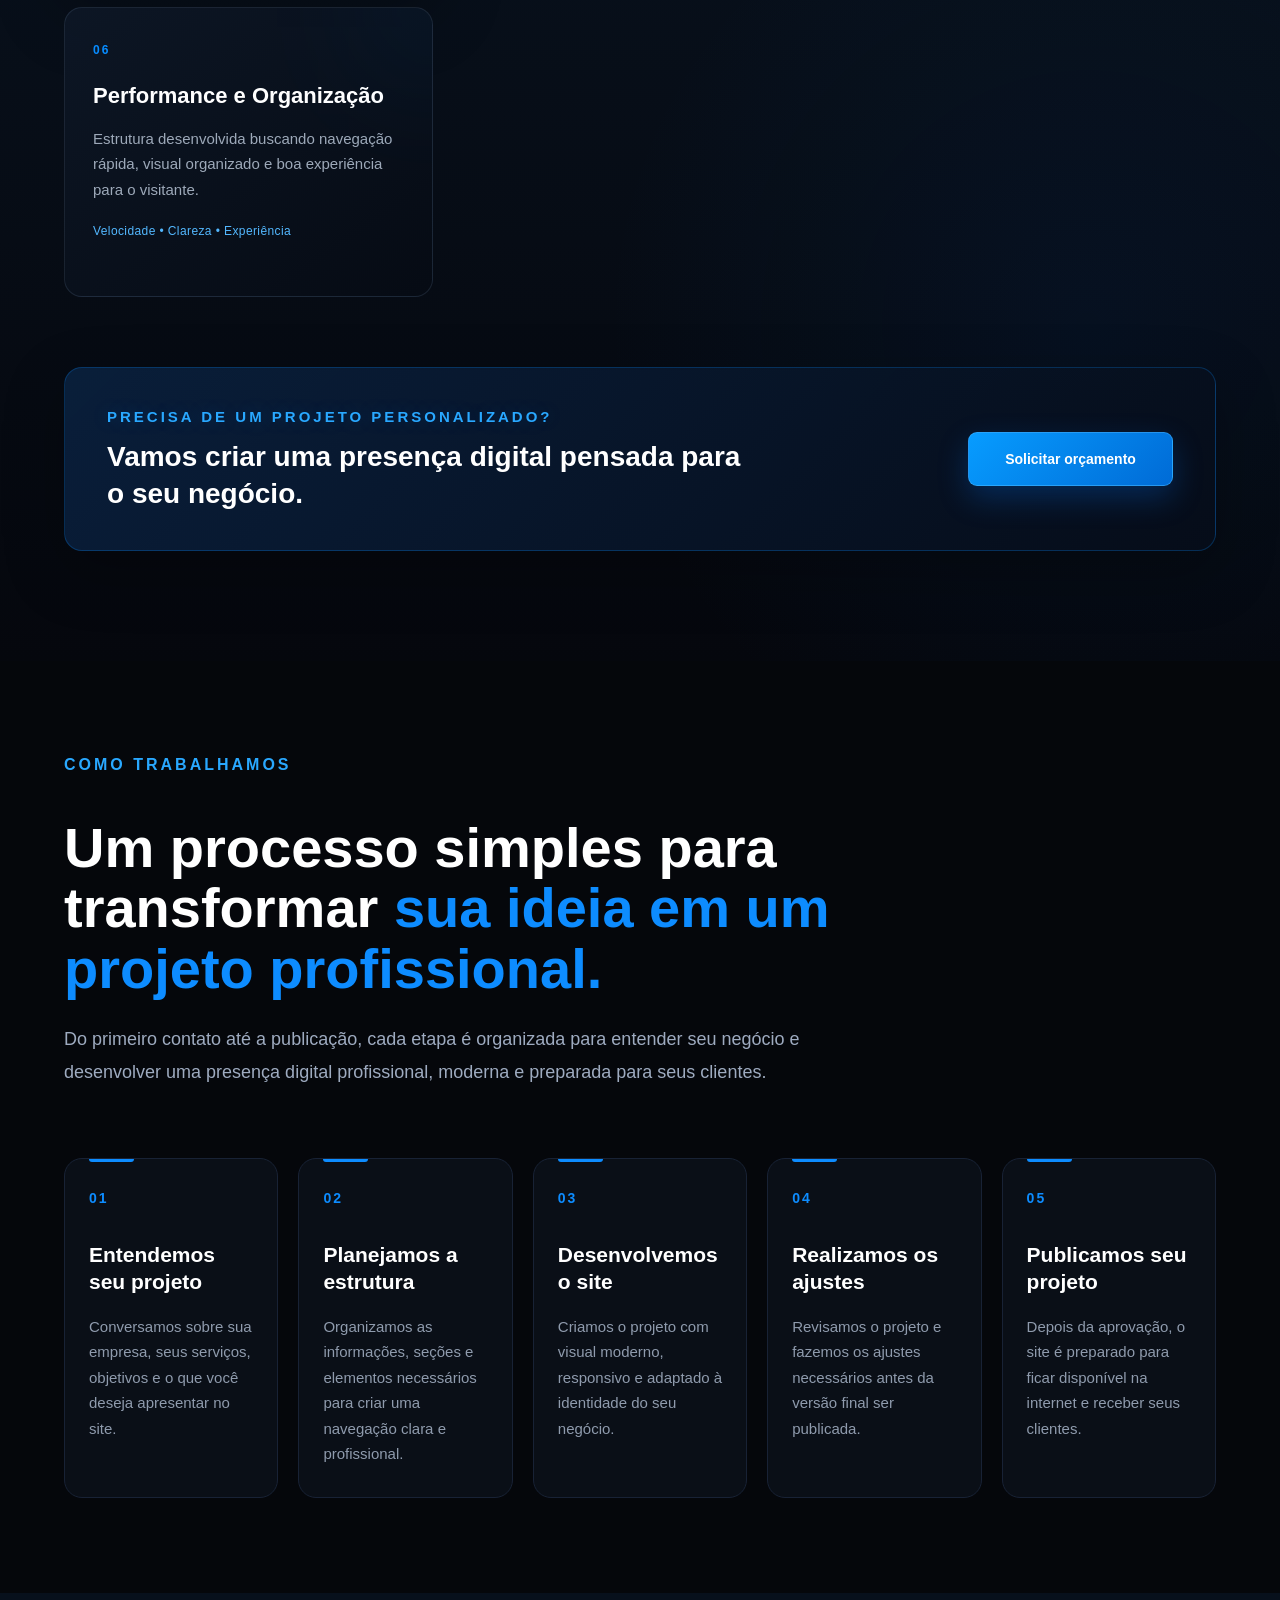
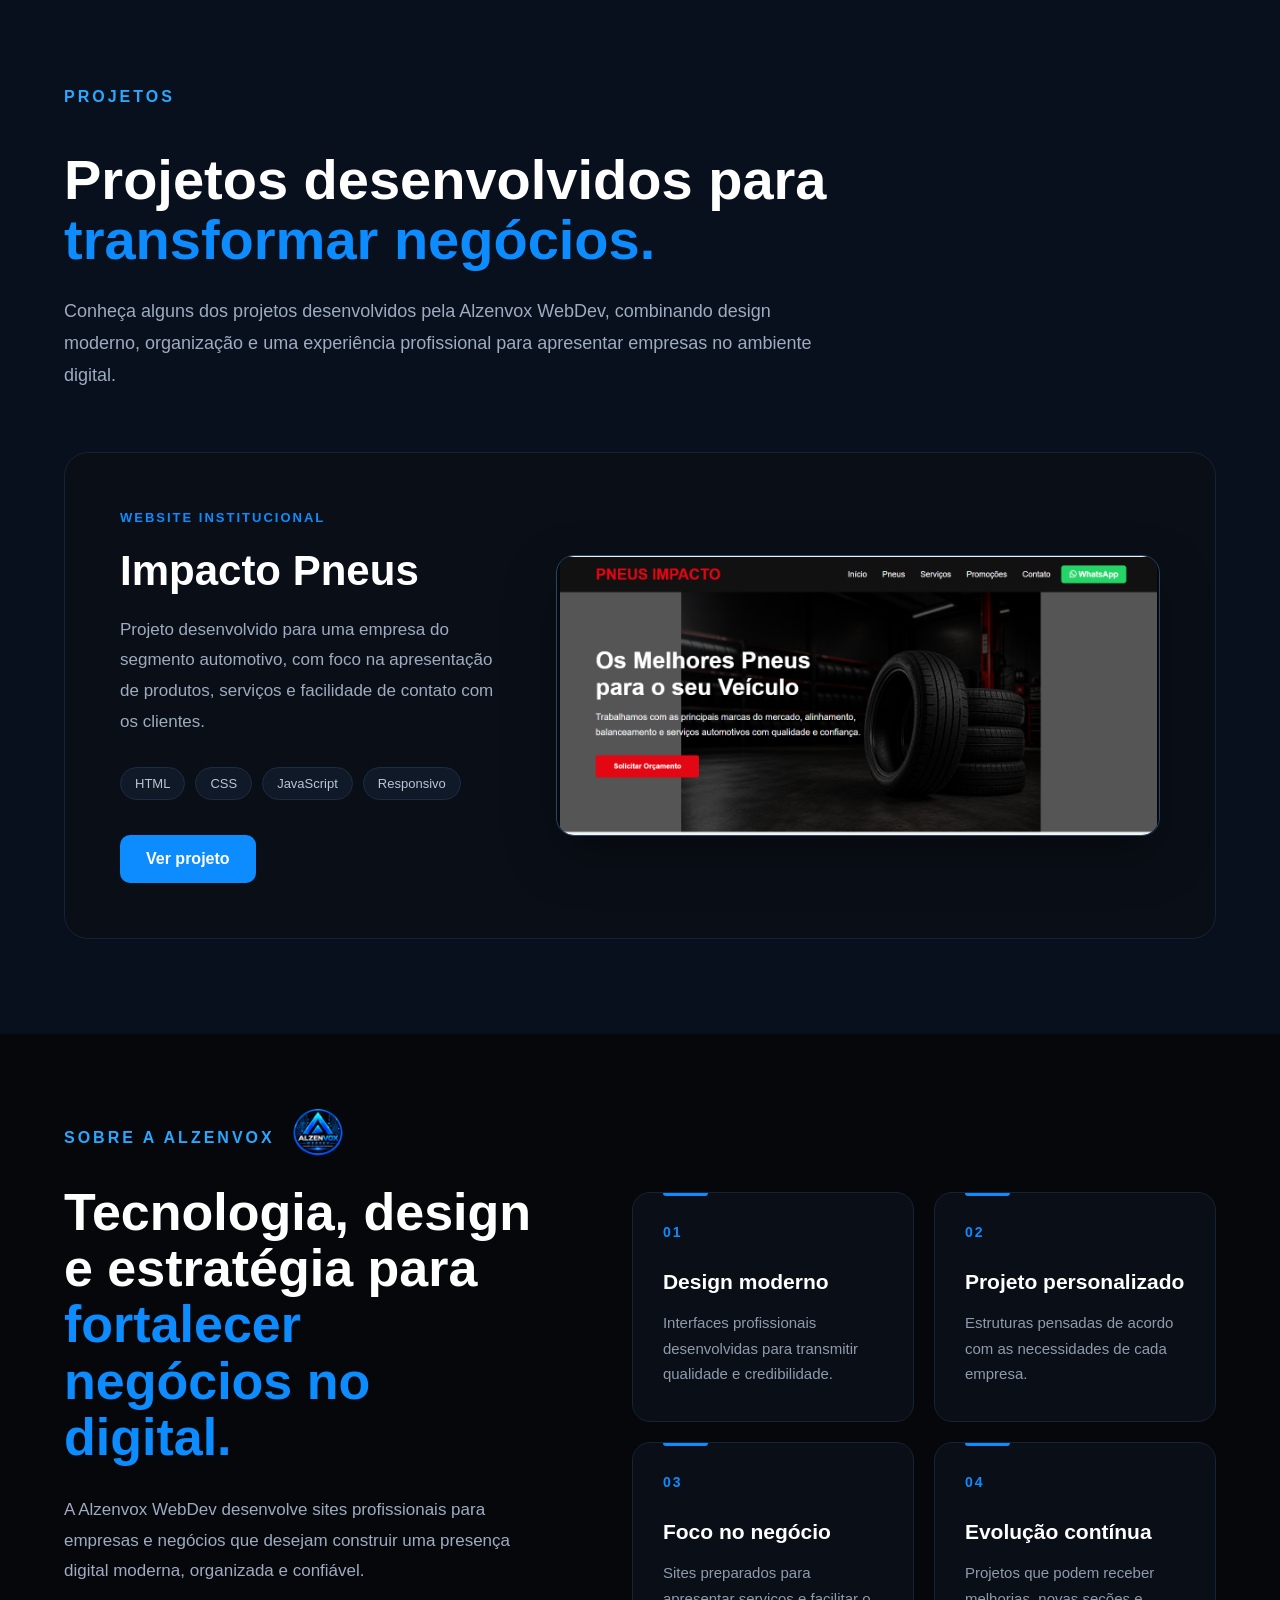
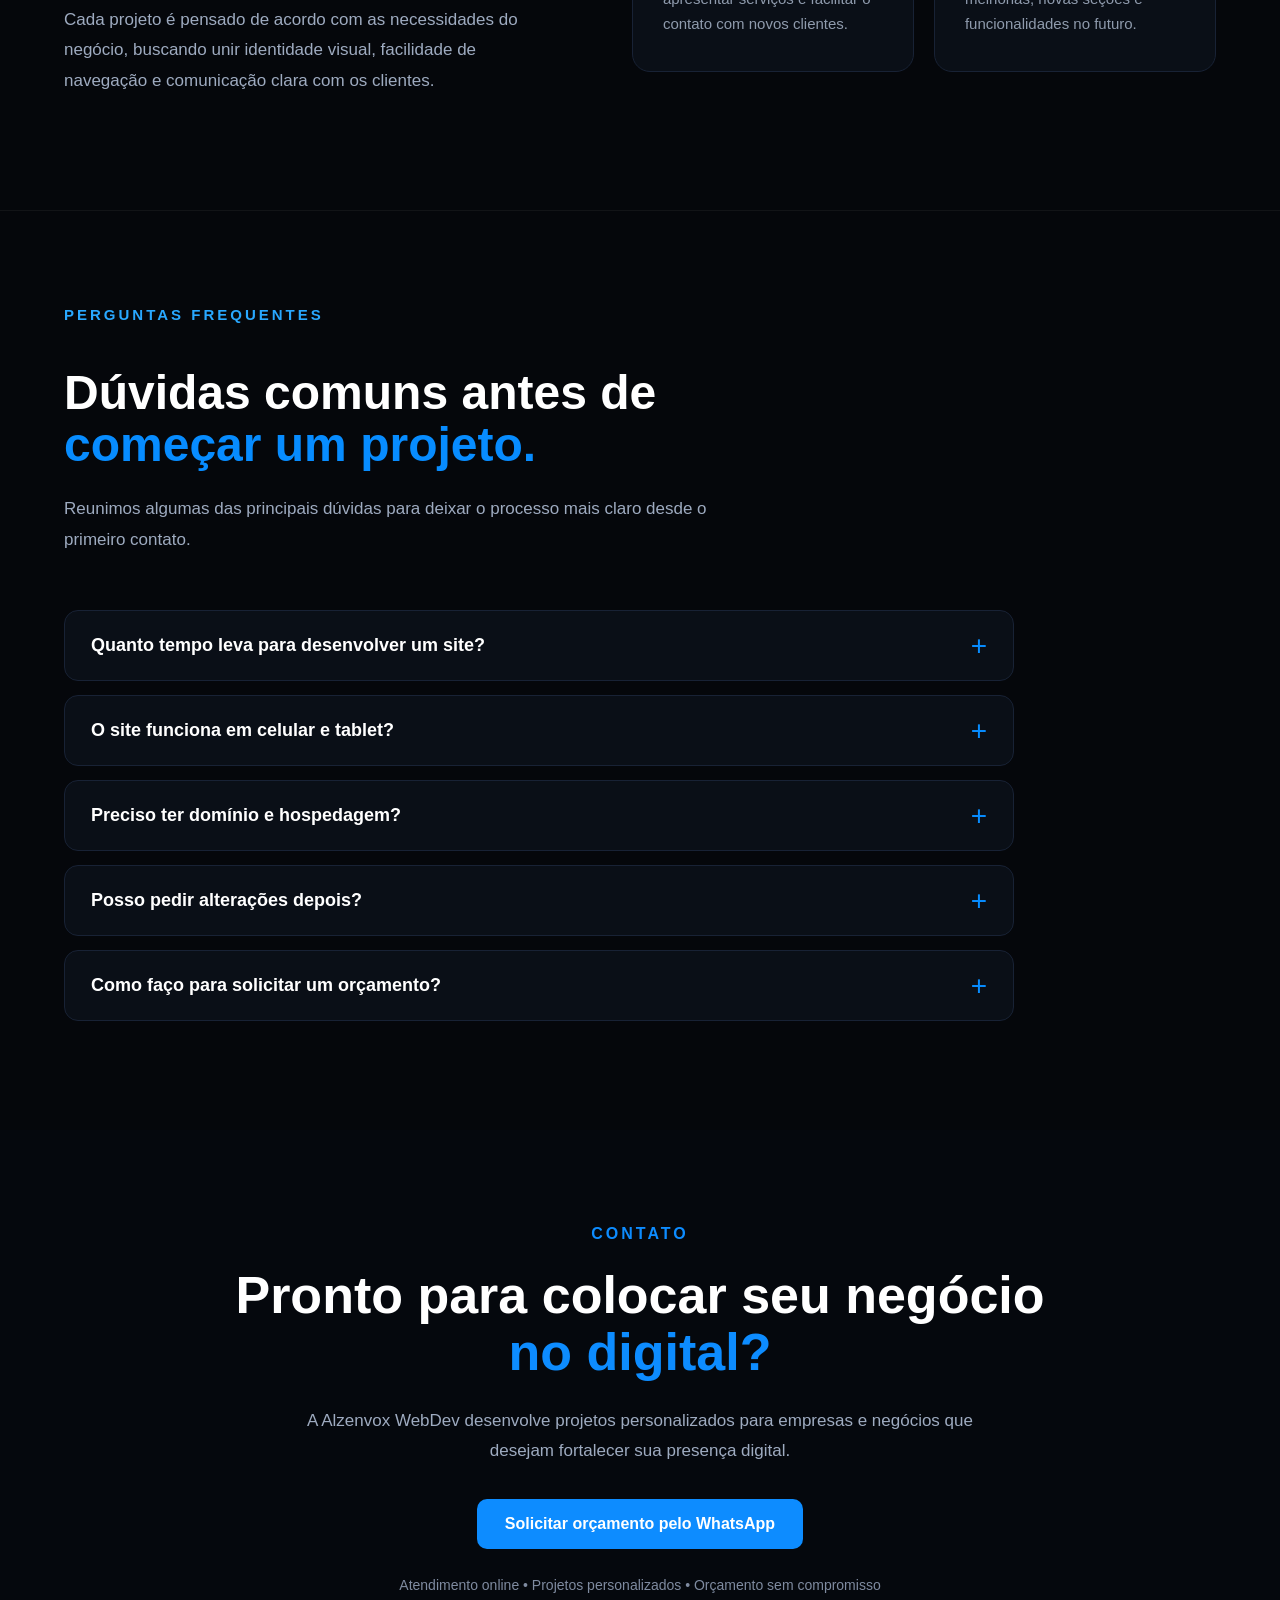
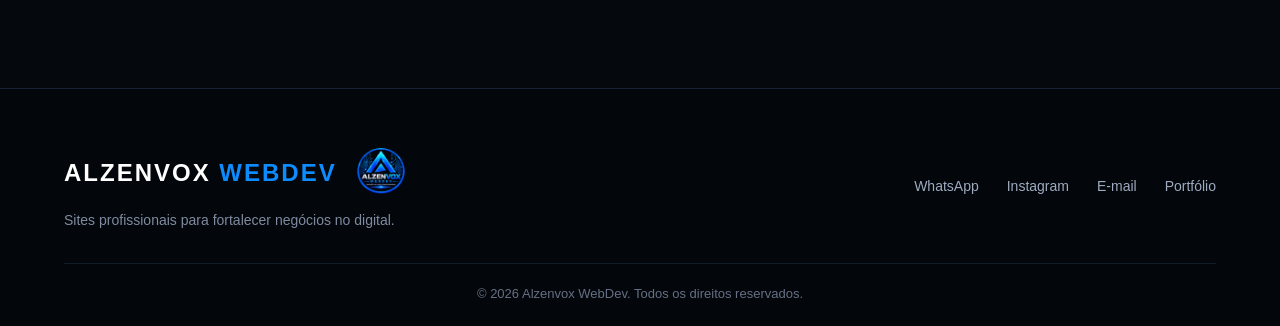
==== commit f31a1a91: "Revise content in index.html for clarity Updated paragraph to enhance clarity and focus on services " ====
--- a/index.html
+++ b/index.html
@@ -77,10 +77,10 @@
 </h1>
 
                     <p>
-                        Criamos experiências digitais modernas, rápidas e
-                        responsivas para transformar a presença online da sua
-                        empresa e aproximar sua marca de novos clientes.
-                    </p>
+    Desenvolvemos sites modernos, rápidos e responsivos para
+    empresas e negócios em todo o Brasil, fortalecendo sua
+    presença online e aproximando sua marca de novos clientes.
+</p>
 
                     <div class="botoes-inicio">
 
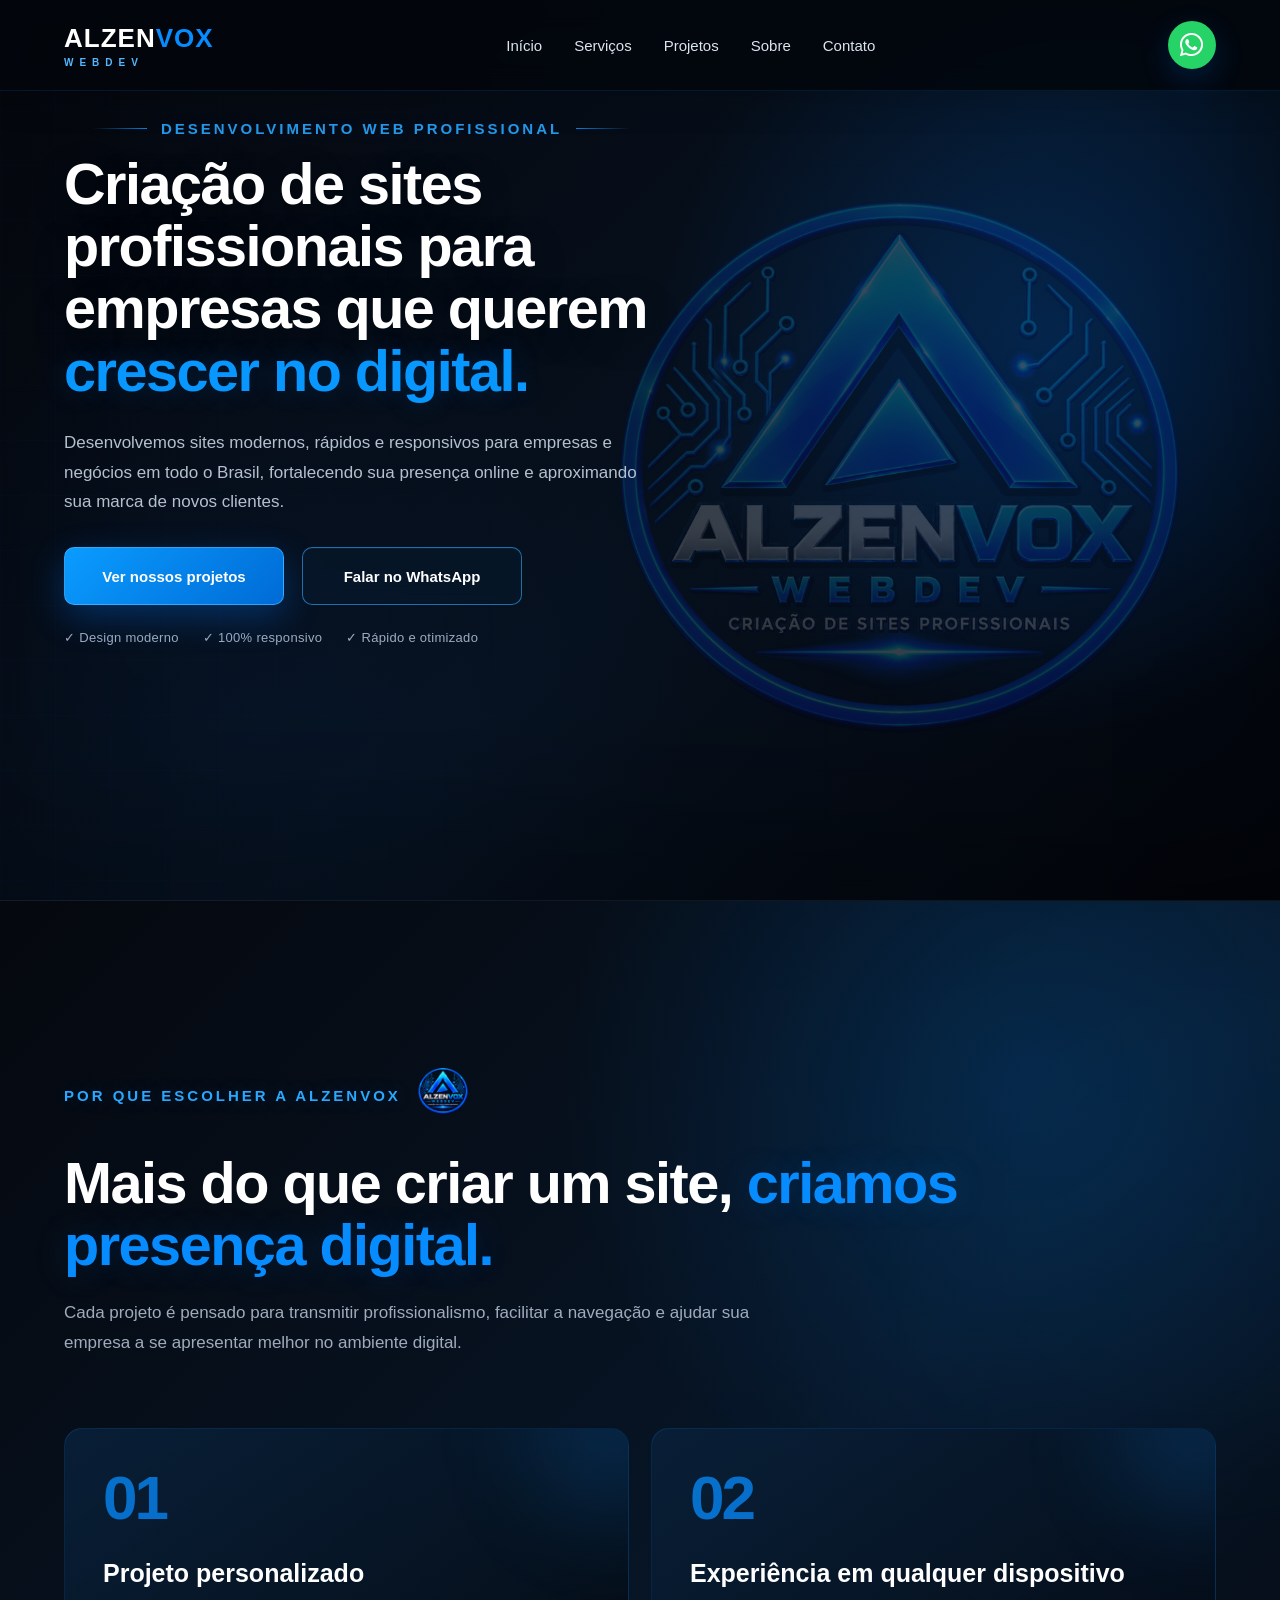
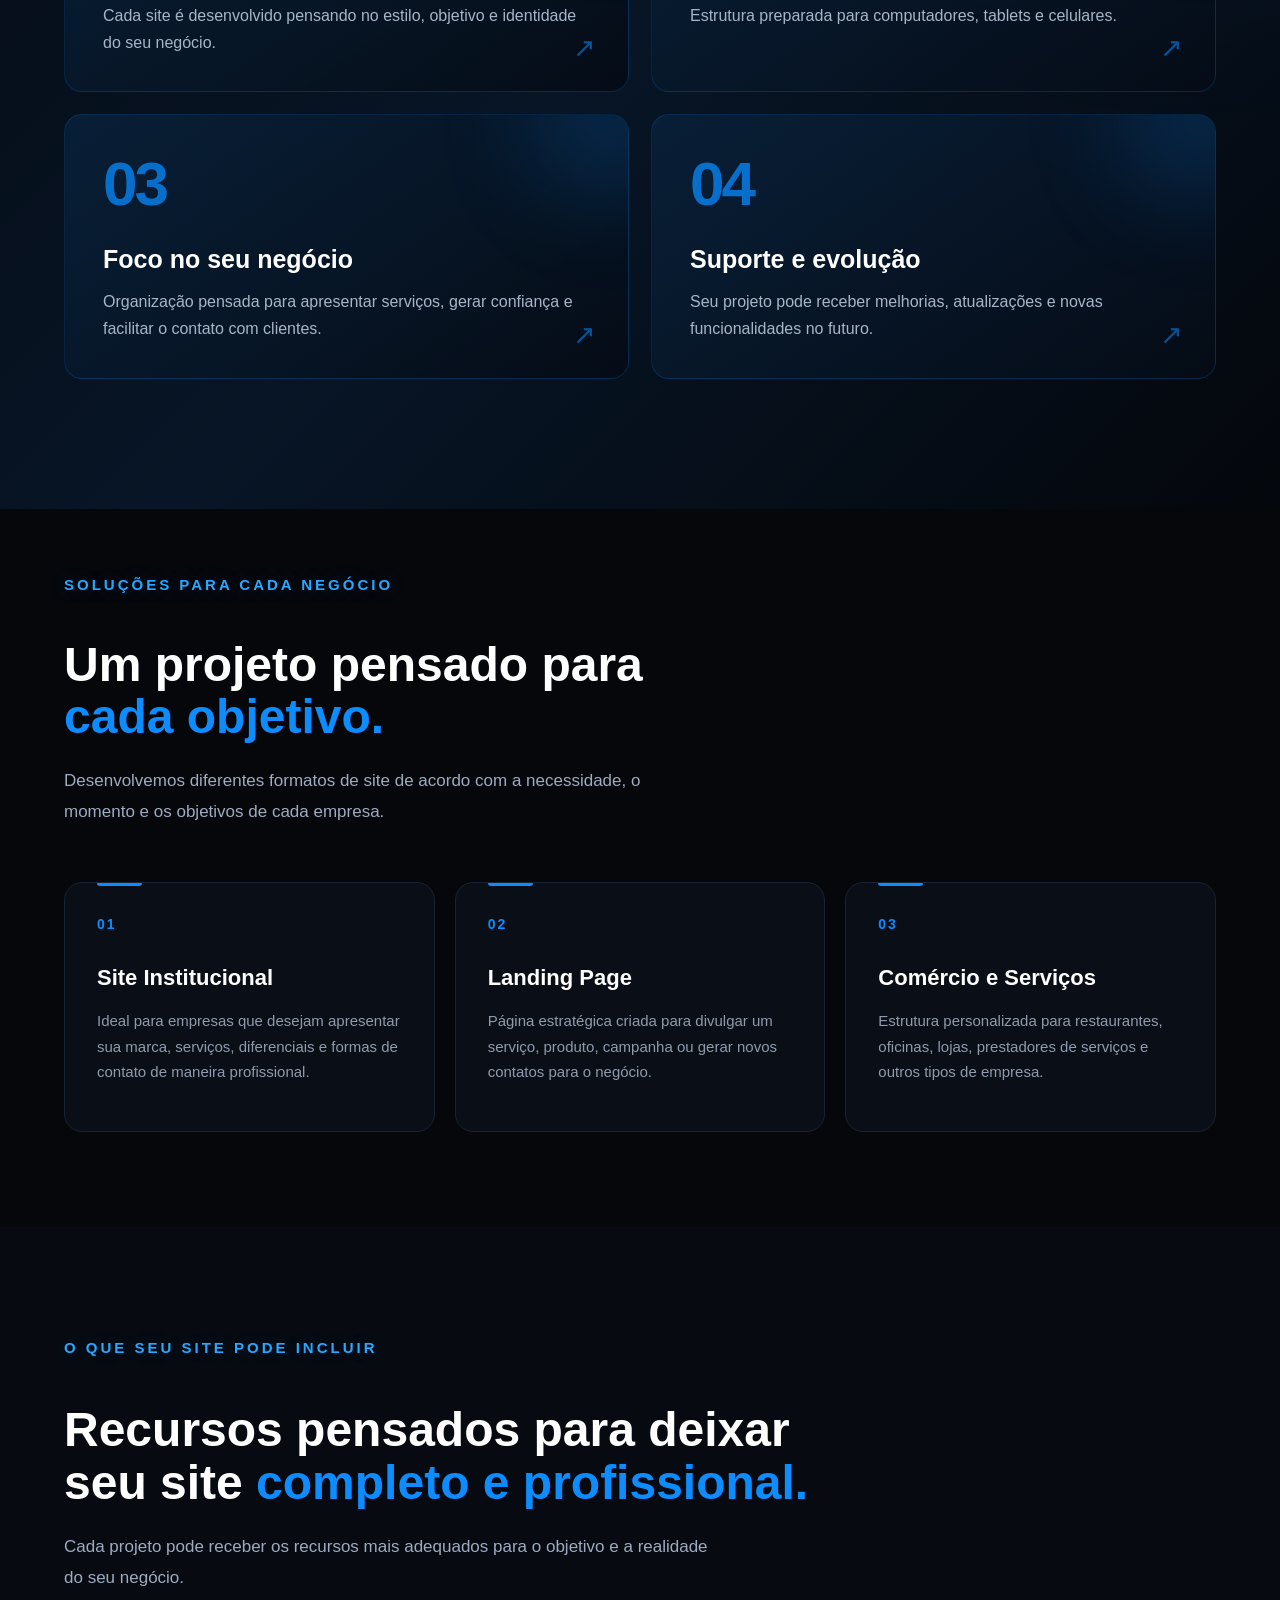
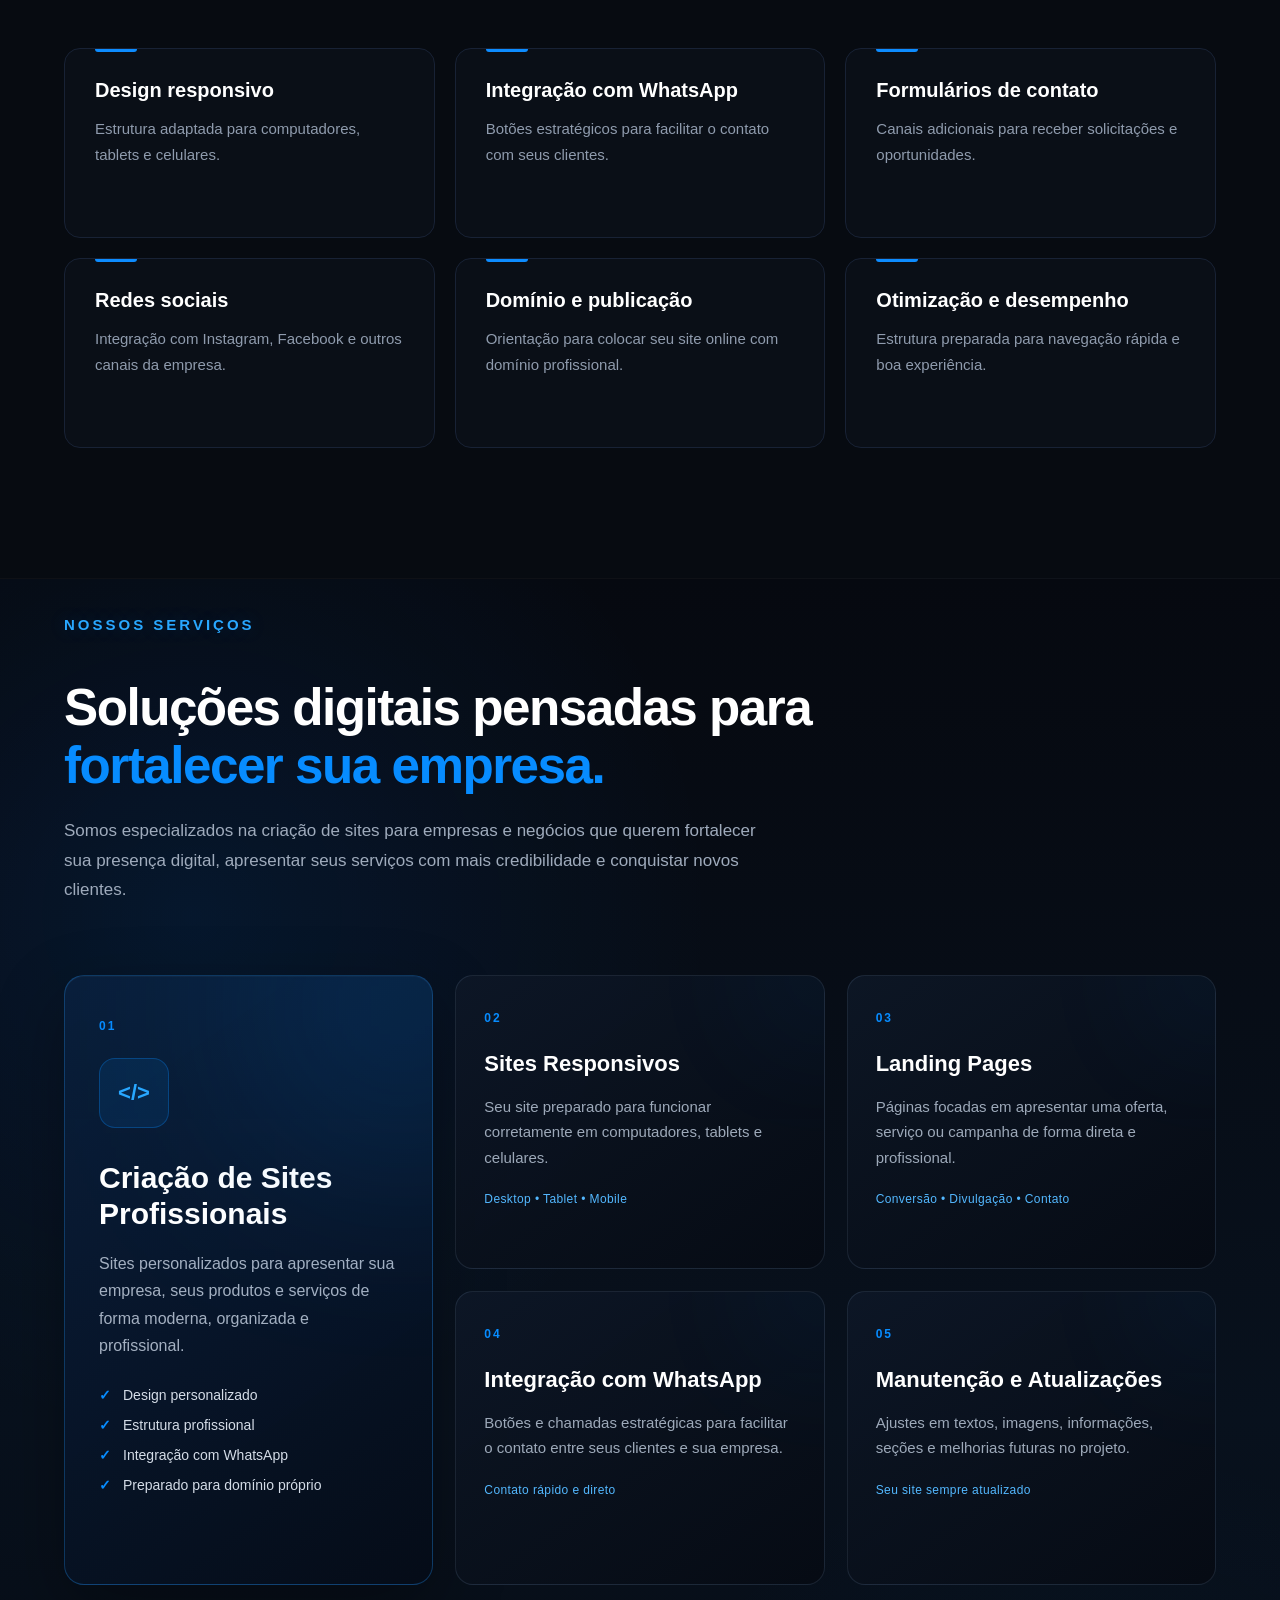
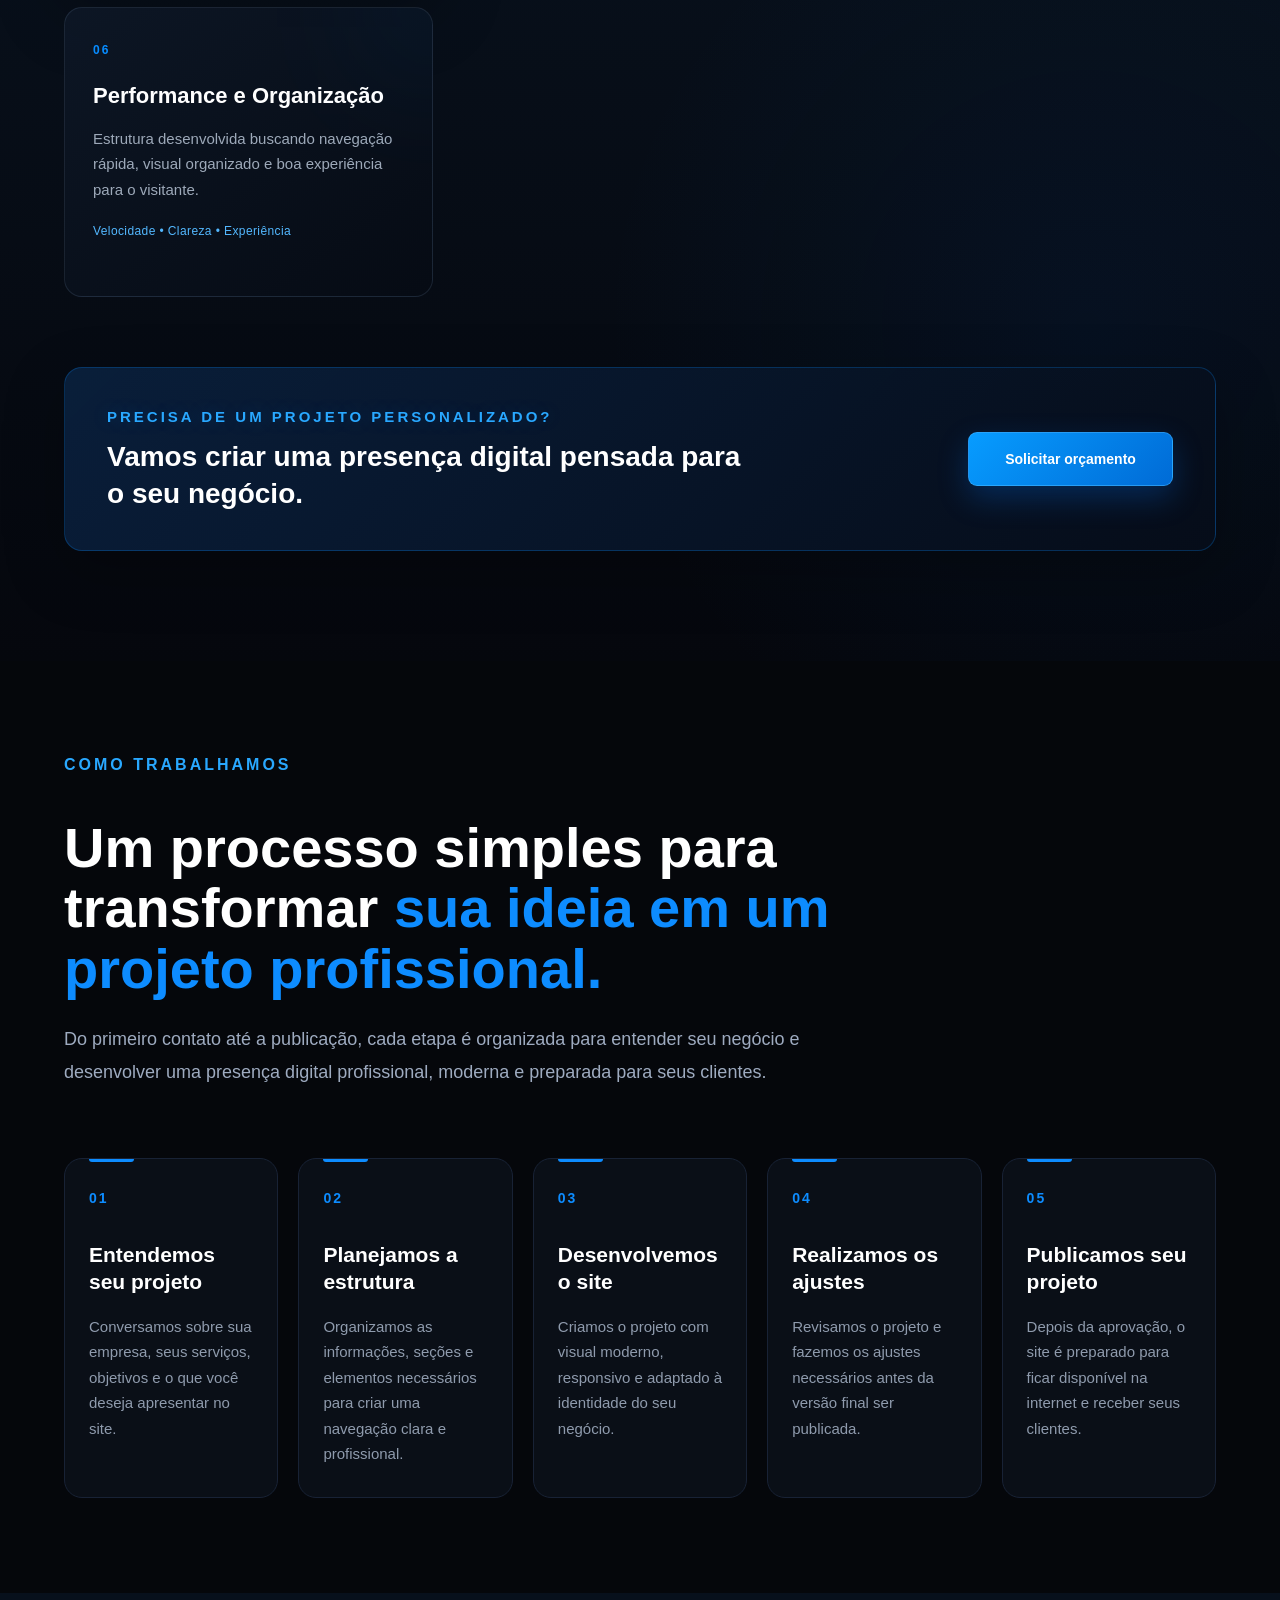
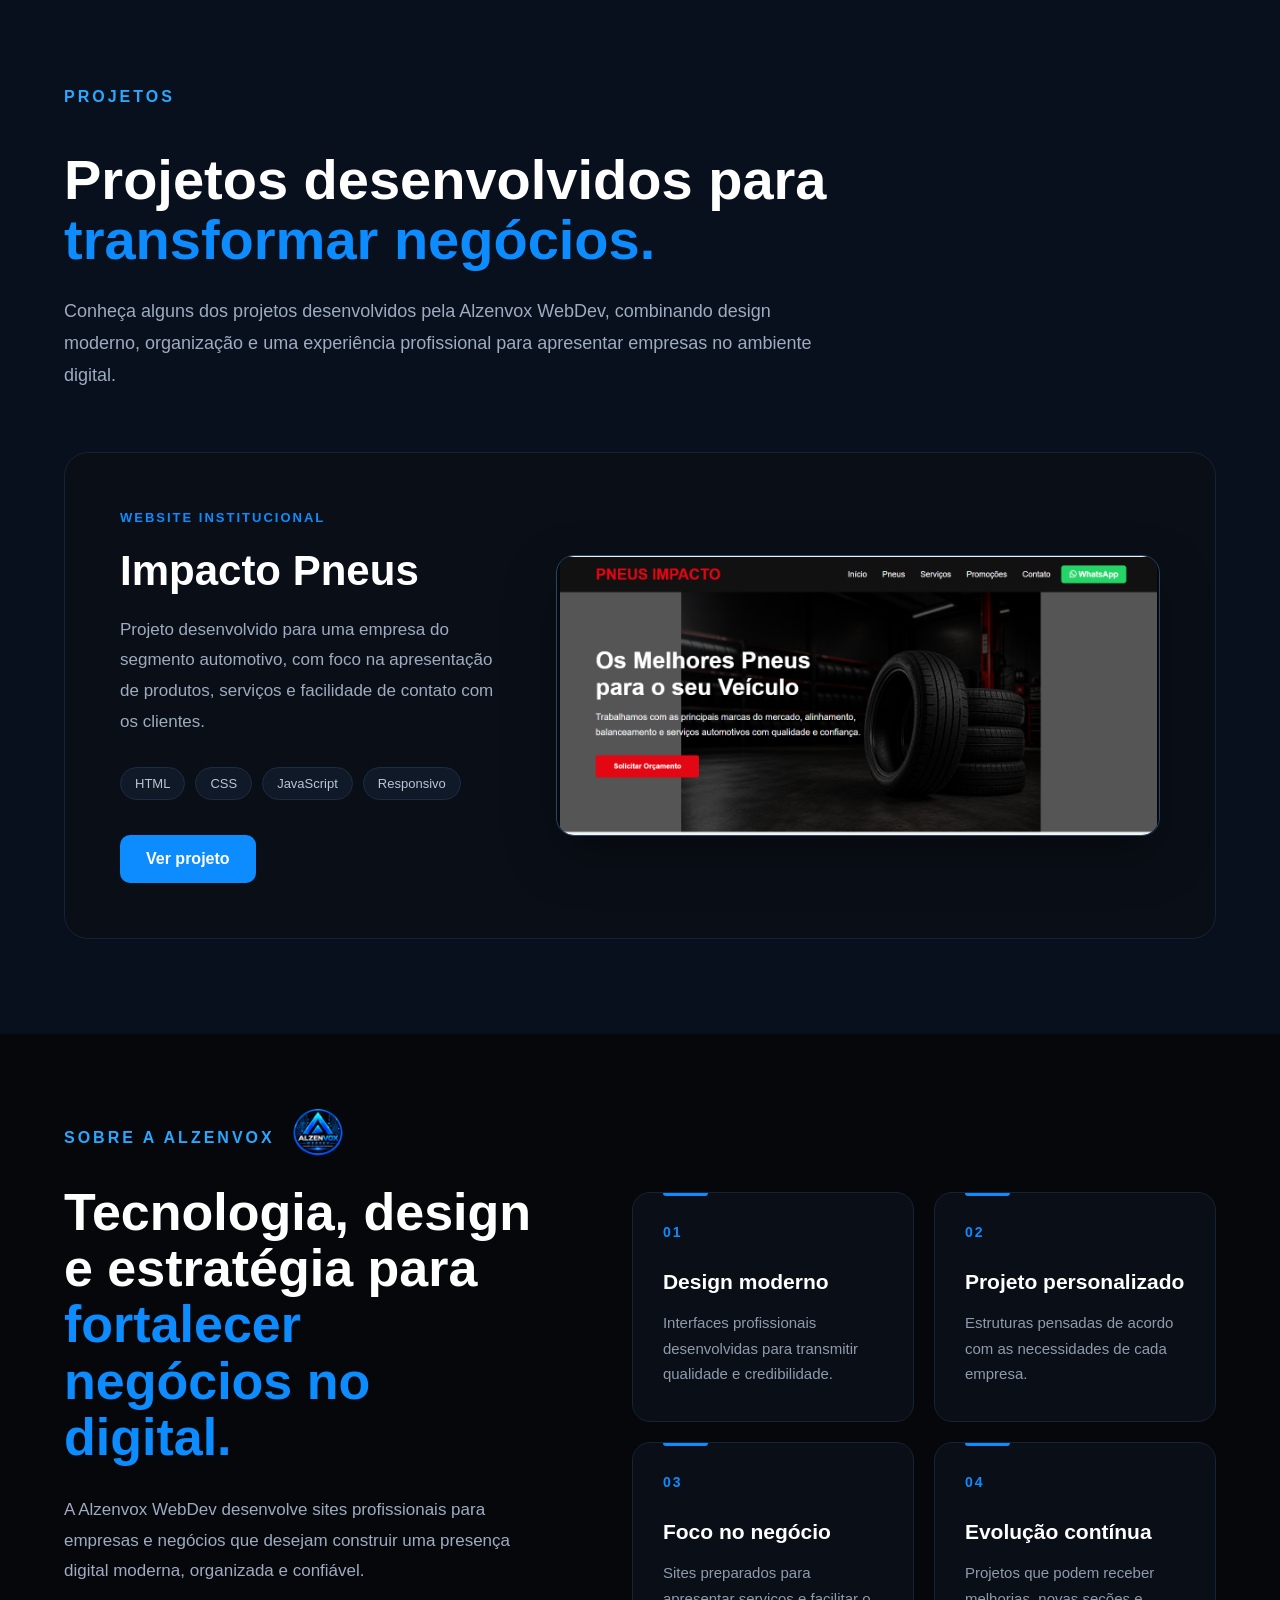
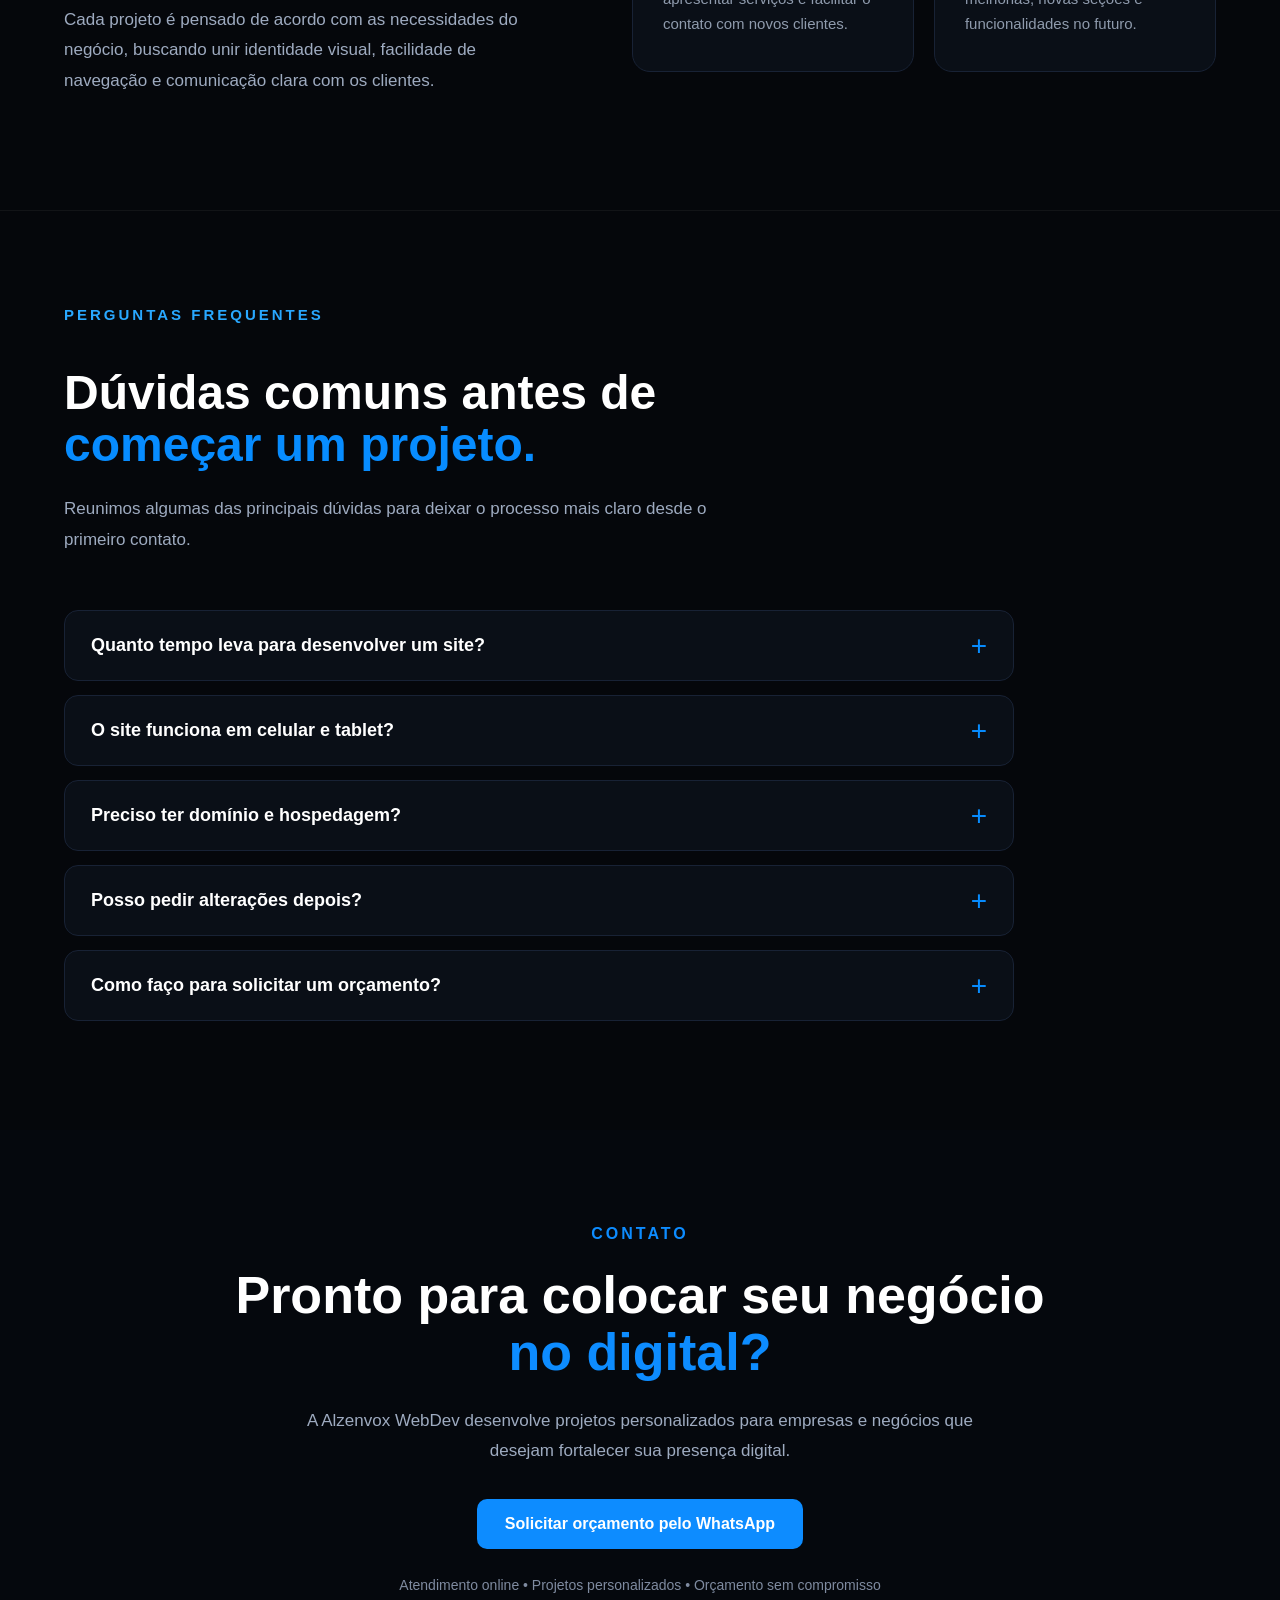
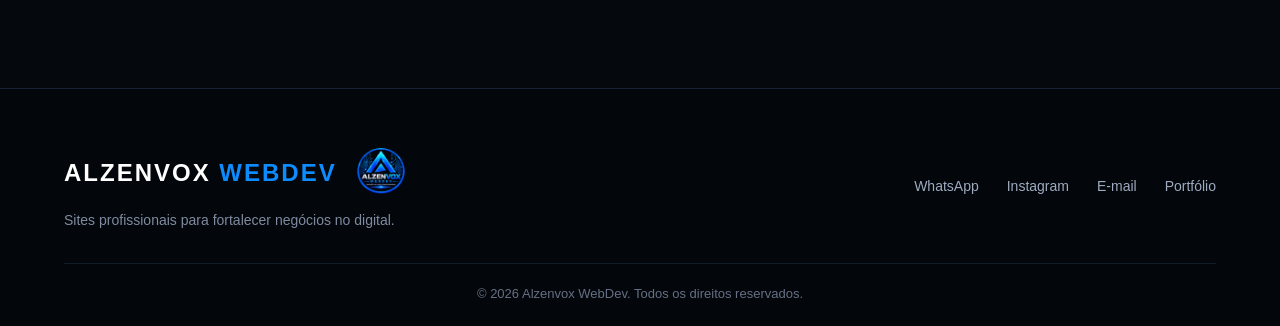
==== commit 621ec1ef: "Revise project description for clarity and focus" ====
--- a/index.html
+++ b/index.html
@@ -342,10 +342,10 @@
             </h2>
 
             <p>
-                Desenvolvemos projetos modernos e profissionais para empresas
-                que querem melhorar sua presença digital, apresentar seus
-                serviços com mais credibilidade e facilitar o contato com novos clientes.
-            </p>
+    Somos especializados na criação de sites para empresas e negócios
+    que querem fortalecer sua presença digital, apresentar seus serviços
+    com mais credibilidade e conquistar novos clientes.
+</p>
         </div>
 
 
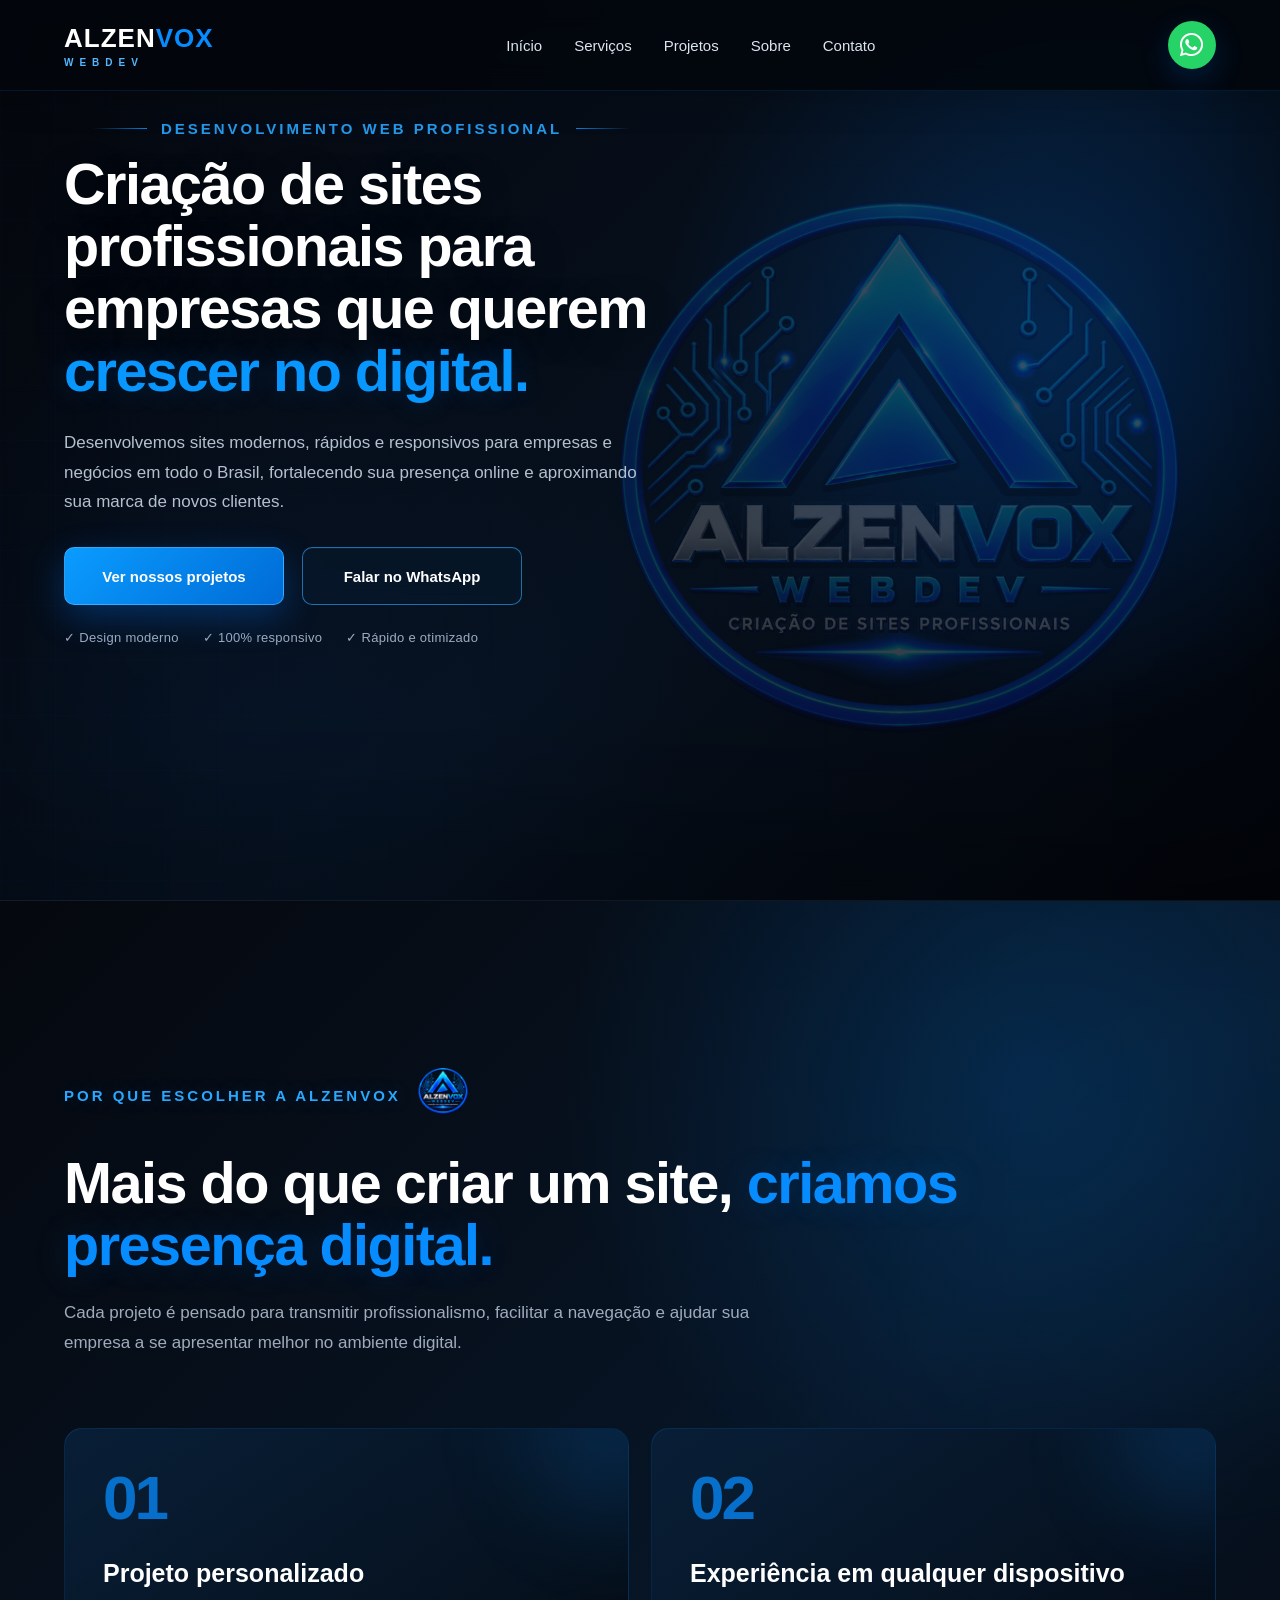
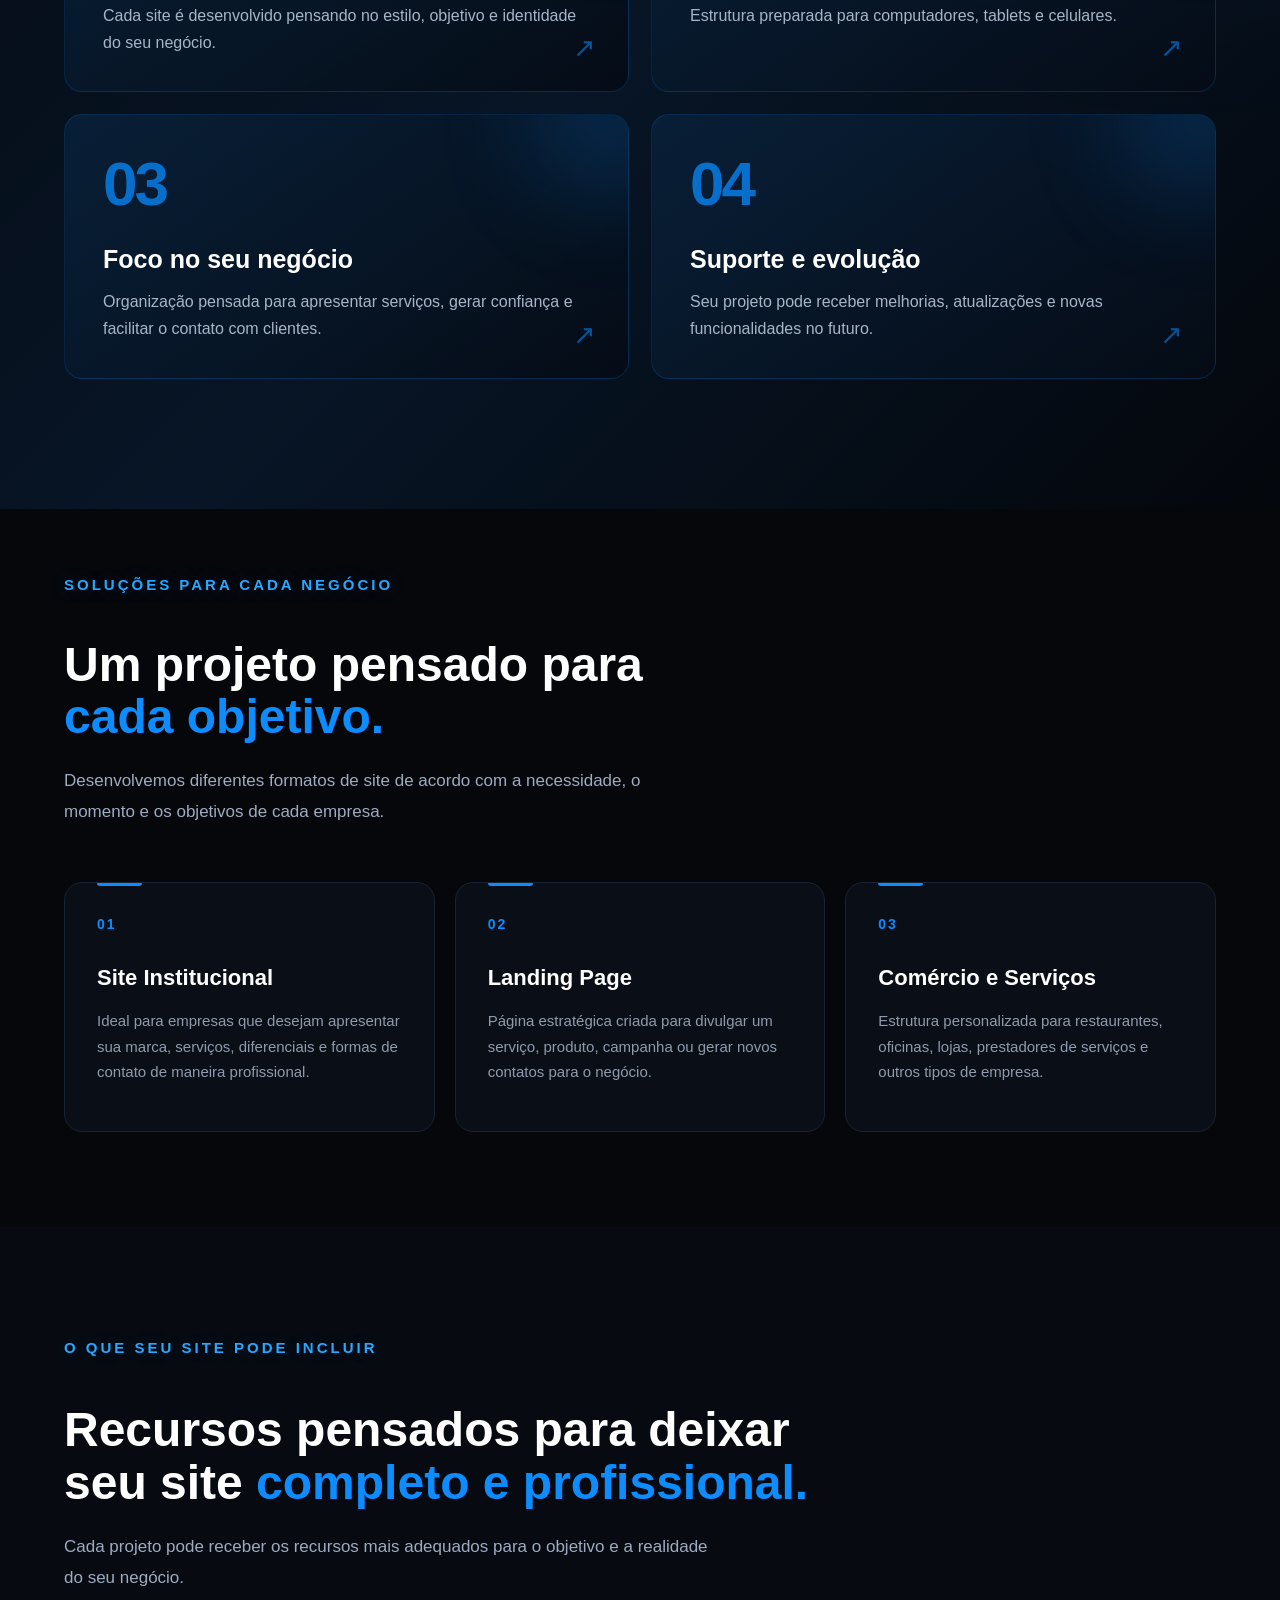
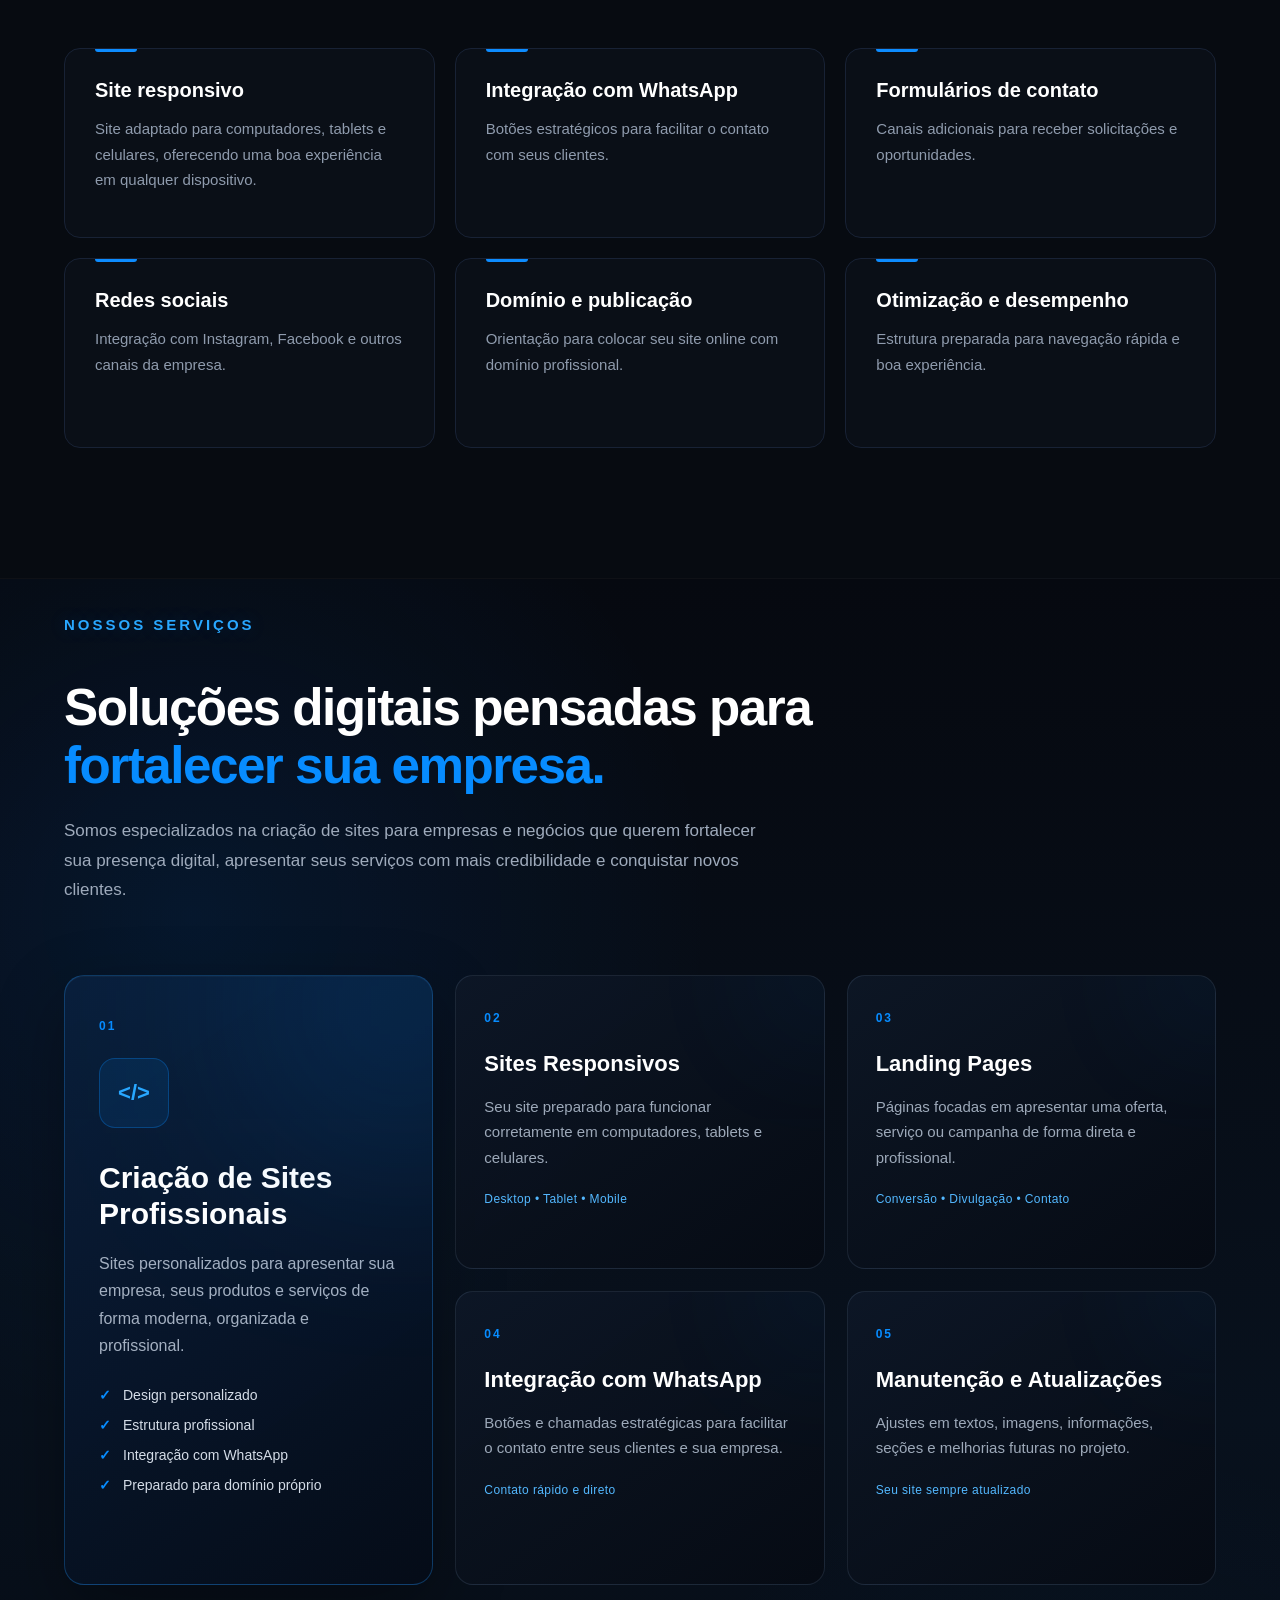
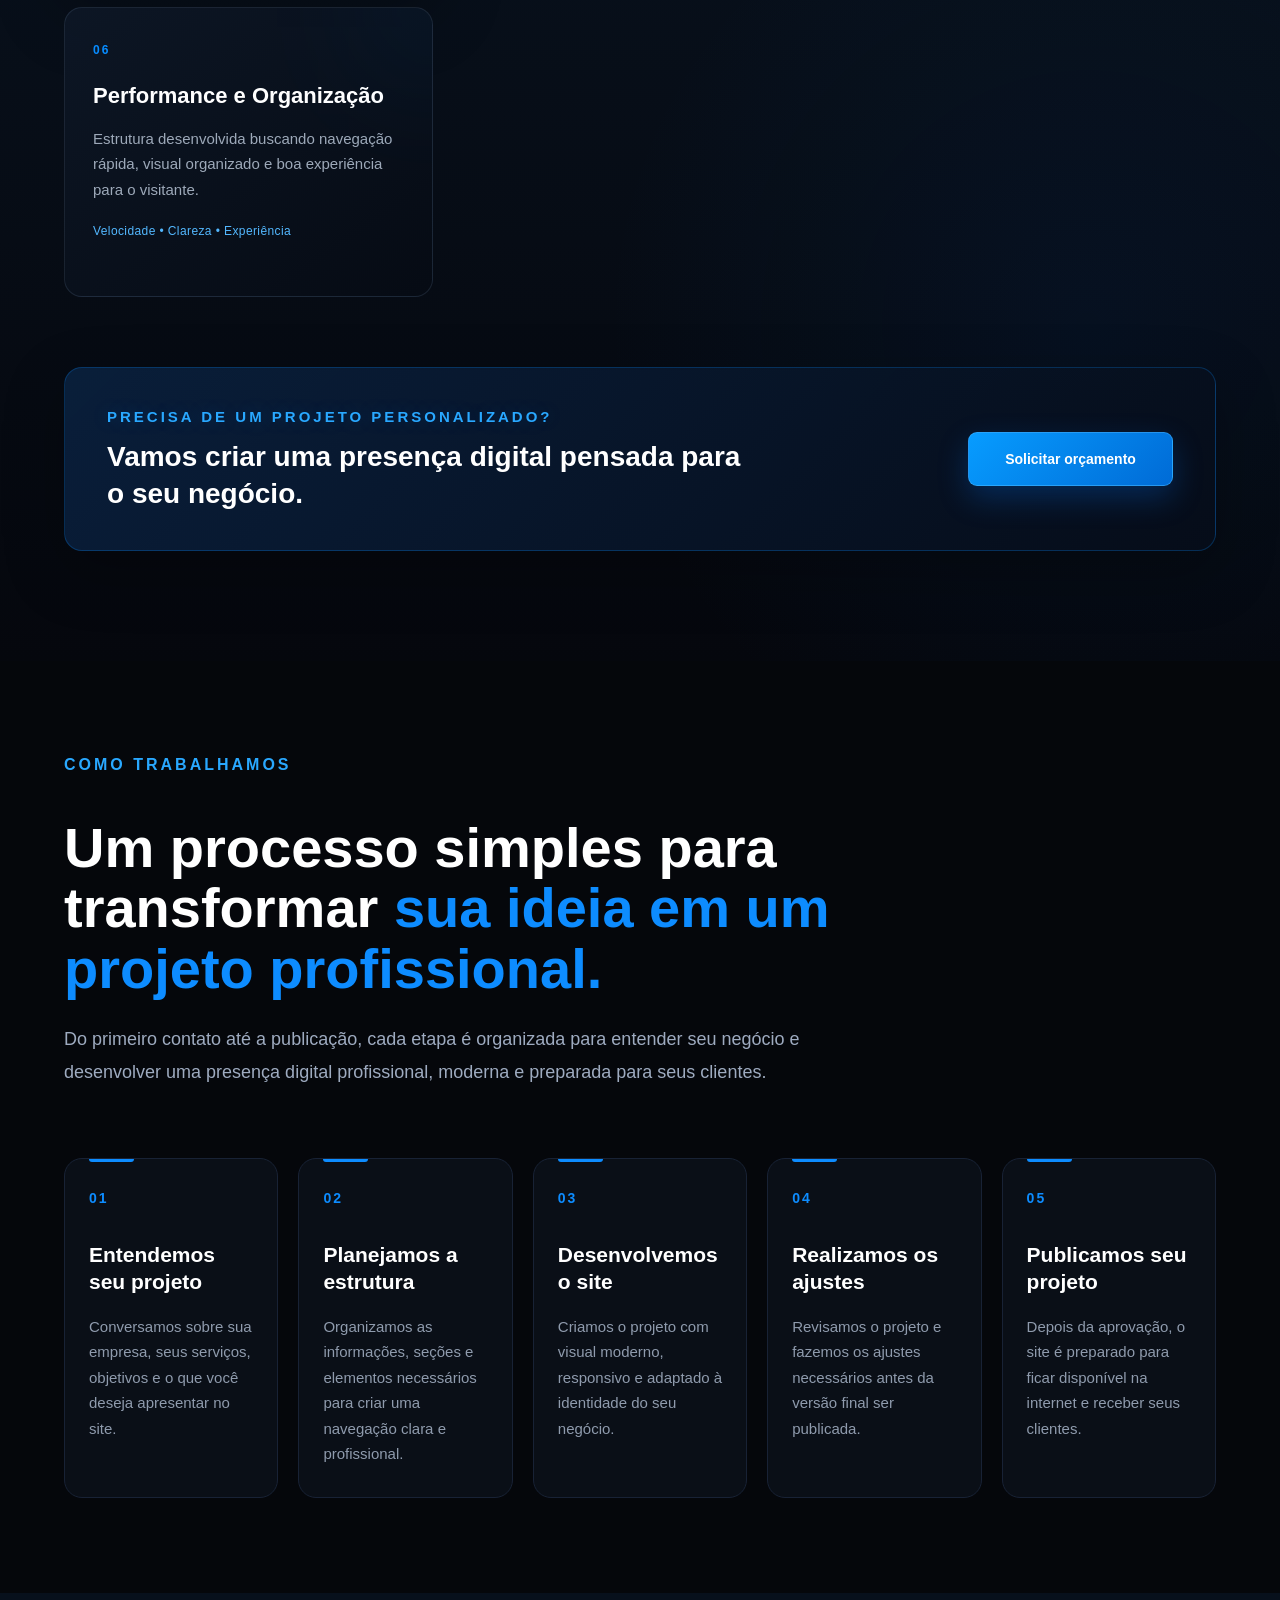
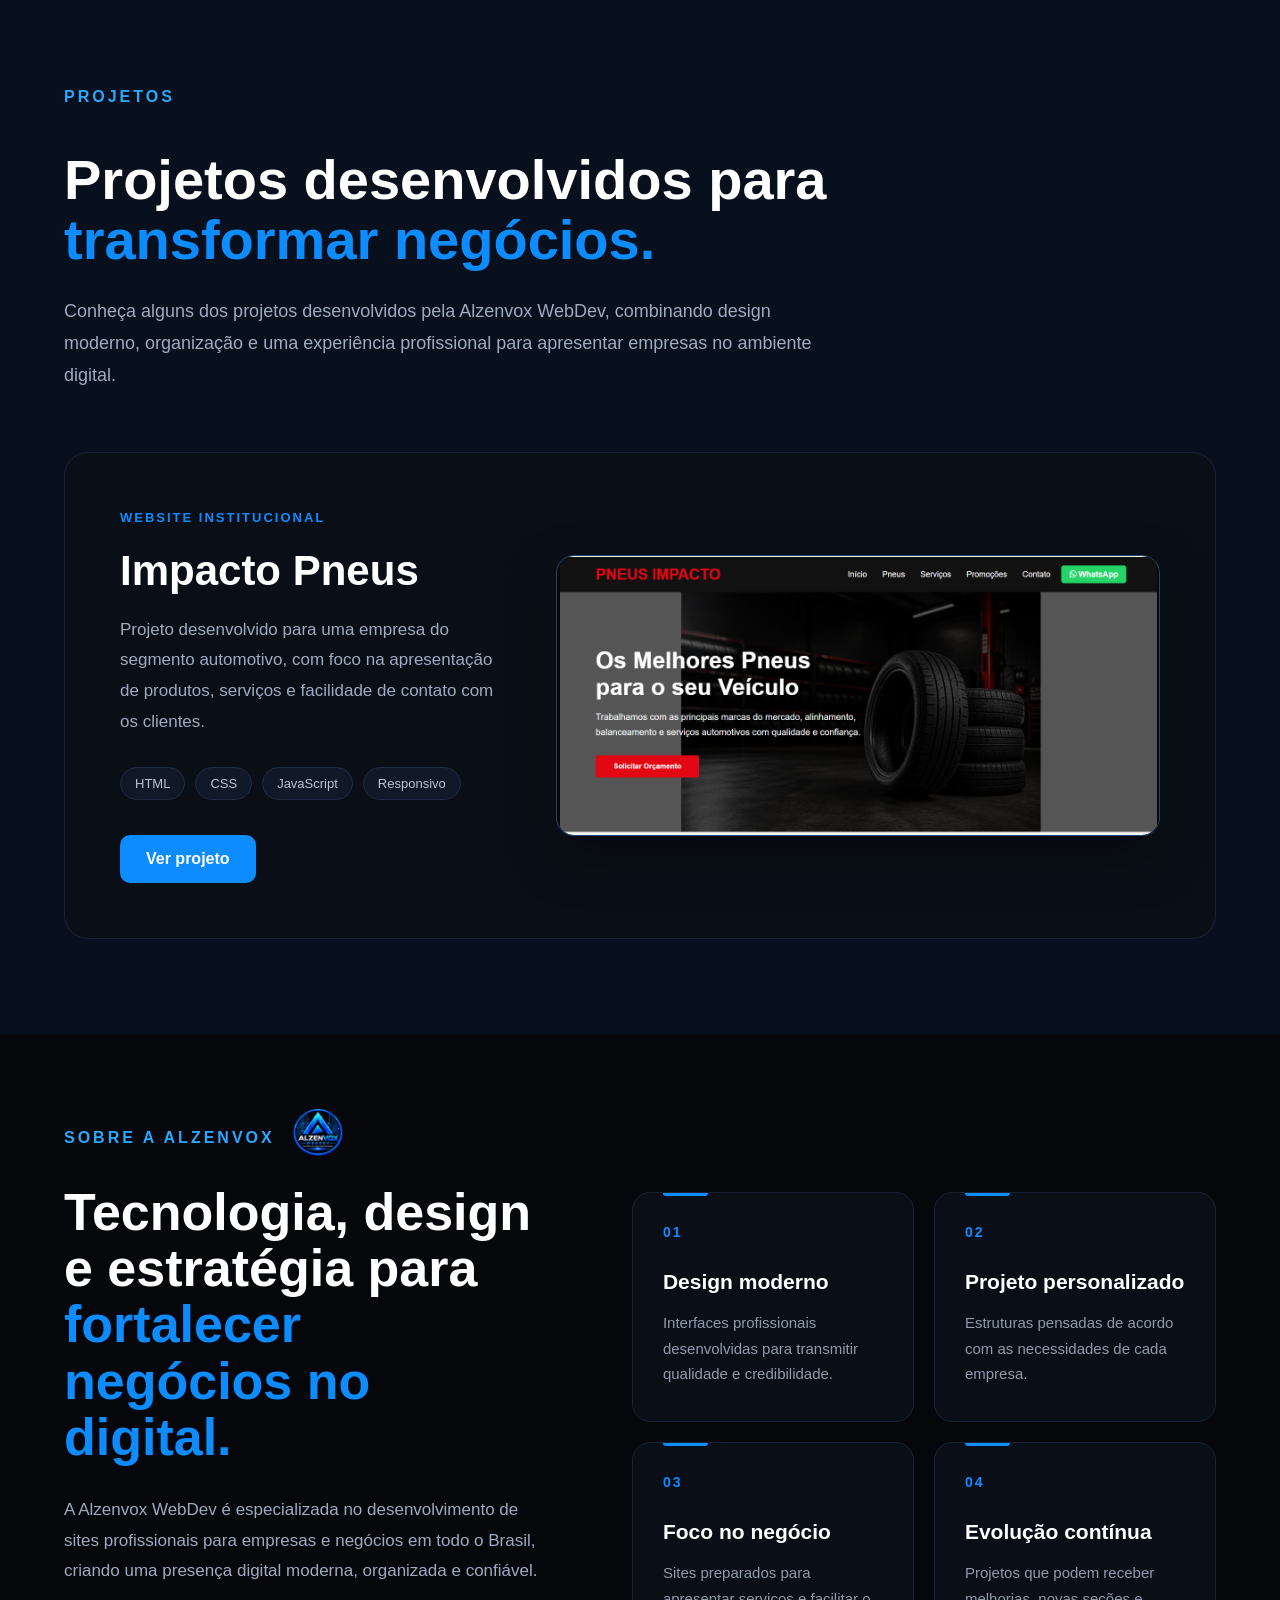
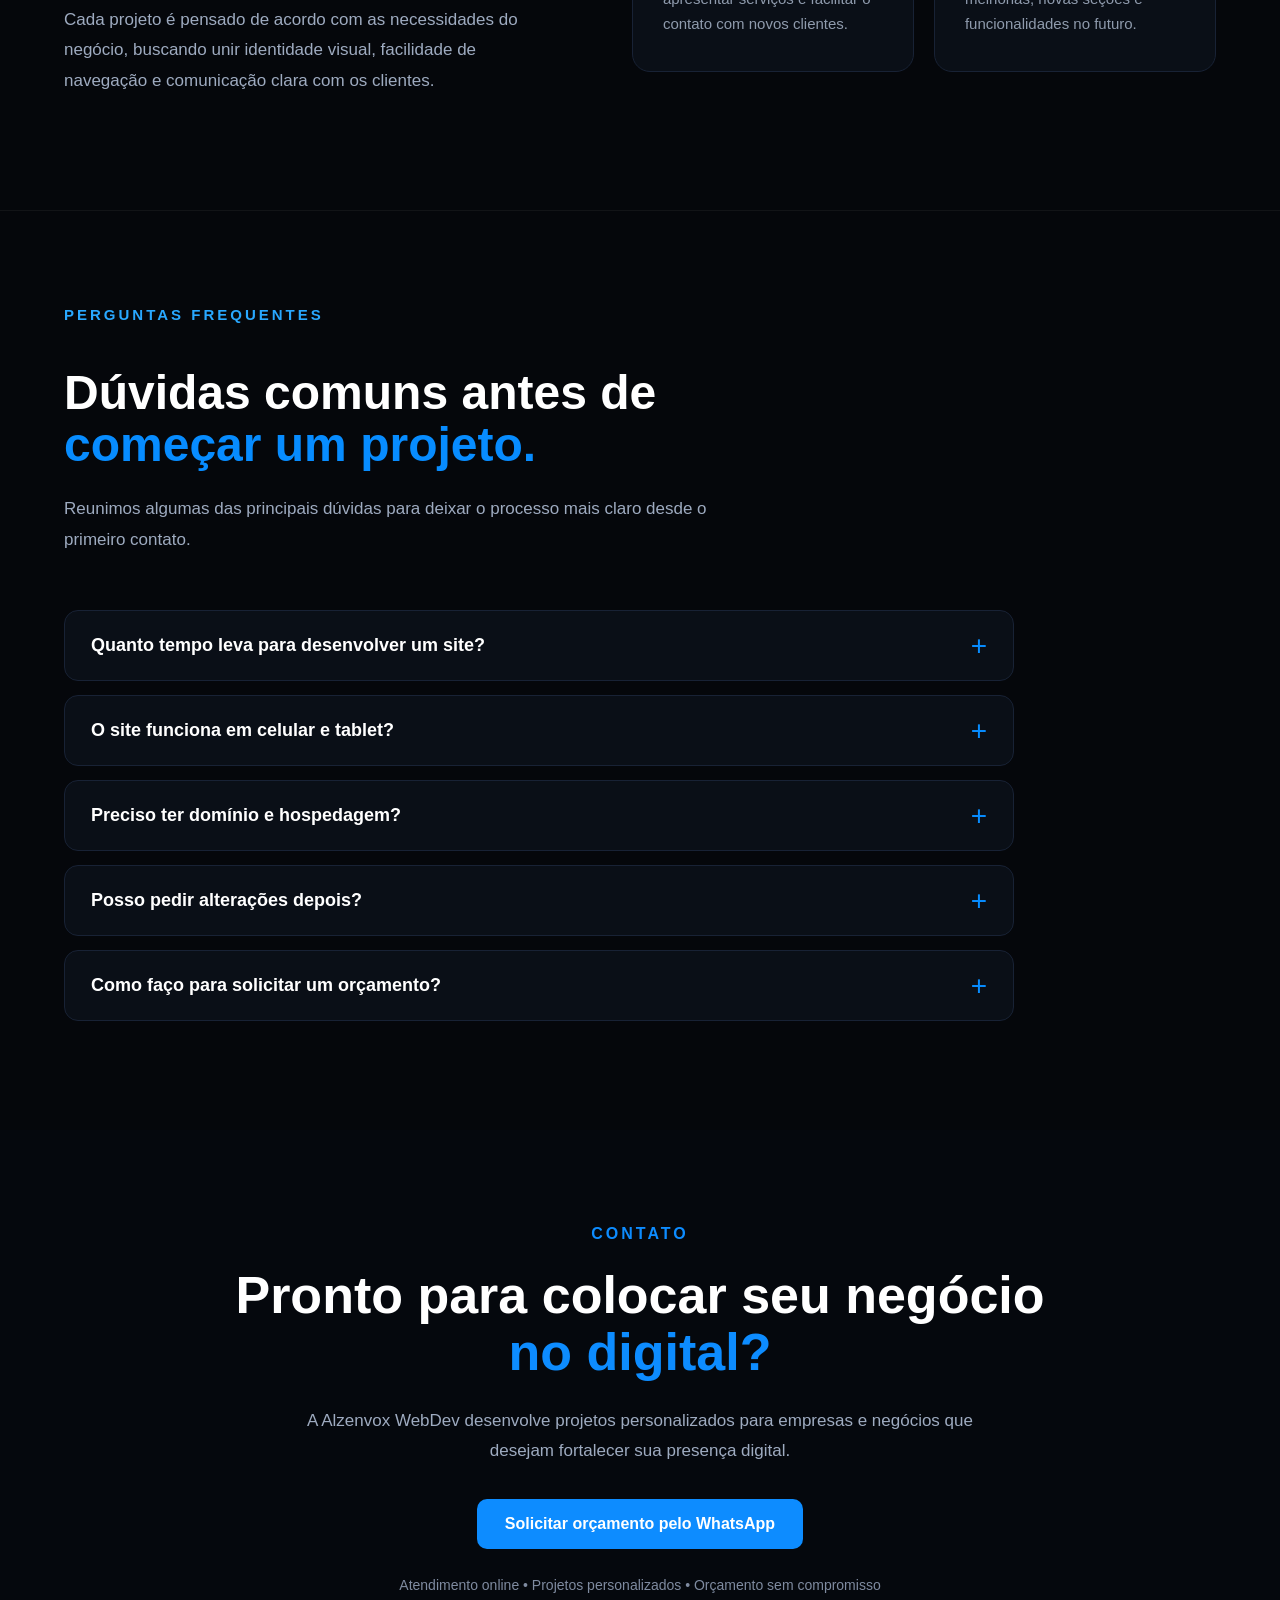
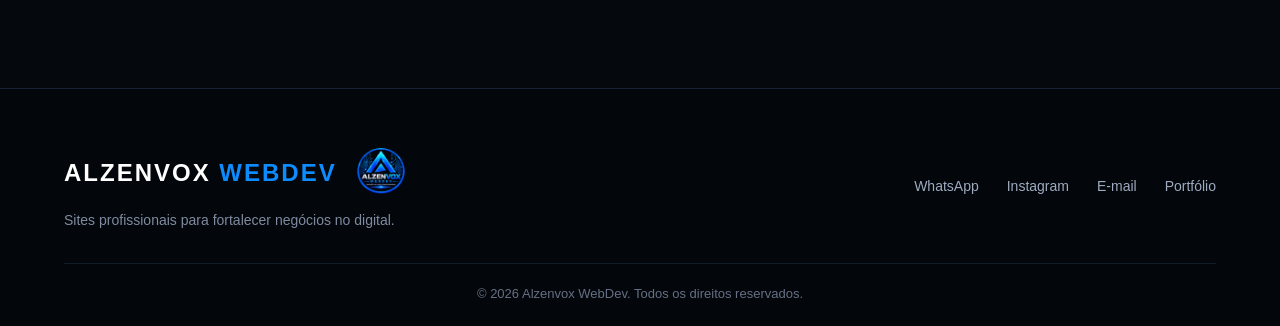
==== commit 255c02ca: "Revise responsive design section and company overview Updated content for responsive design and comp" ====
--- a/index.html
+++ b/index.html
@@ -282,12 +282,13 @@
 
         <div class="lista-inclui">
 
-            <div class="item-inclui">
-                <h3>Design responsivo</h3>
-                <p>
-                    Estrutura adaptada para computadores, tablets e celulares.
-                </p>
-            </div>
+           <div class="item-inclui">
+    <h3>Site responsivo</h3>
+    <p>
+        Site adaptado para computadores, tablets e celulares,
+        oferecendo uma boa experiência em qualquer dispositivo.
+    </p>
+</div>
 
             <div class="item-inclui">
                 <h3>Integração com WhatsApp</h3>
@@ -662,11 +663,11 @@
                     <span>fortalecer negócios no digital.</span>
                 </h2>
 
-                <p>
-                    A Alzenvox WebDev desenvolve sites profissionais
-                    para empresas e negócios que desejam construir
-                    uma presença digital moderna, organizada e confiável.
-                </p>
+               <p>
+    A Alzenvox WebDev é especializada no desenvolvimento de sites
+    profissionais para empresas e negócios em todo o Brasil,
+    criando uma presença digital moderna, organizada e confiável.
+</p>
 
                 <p>
                     Cada projeto é pensado de acordo com as necessidades
